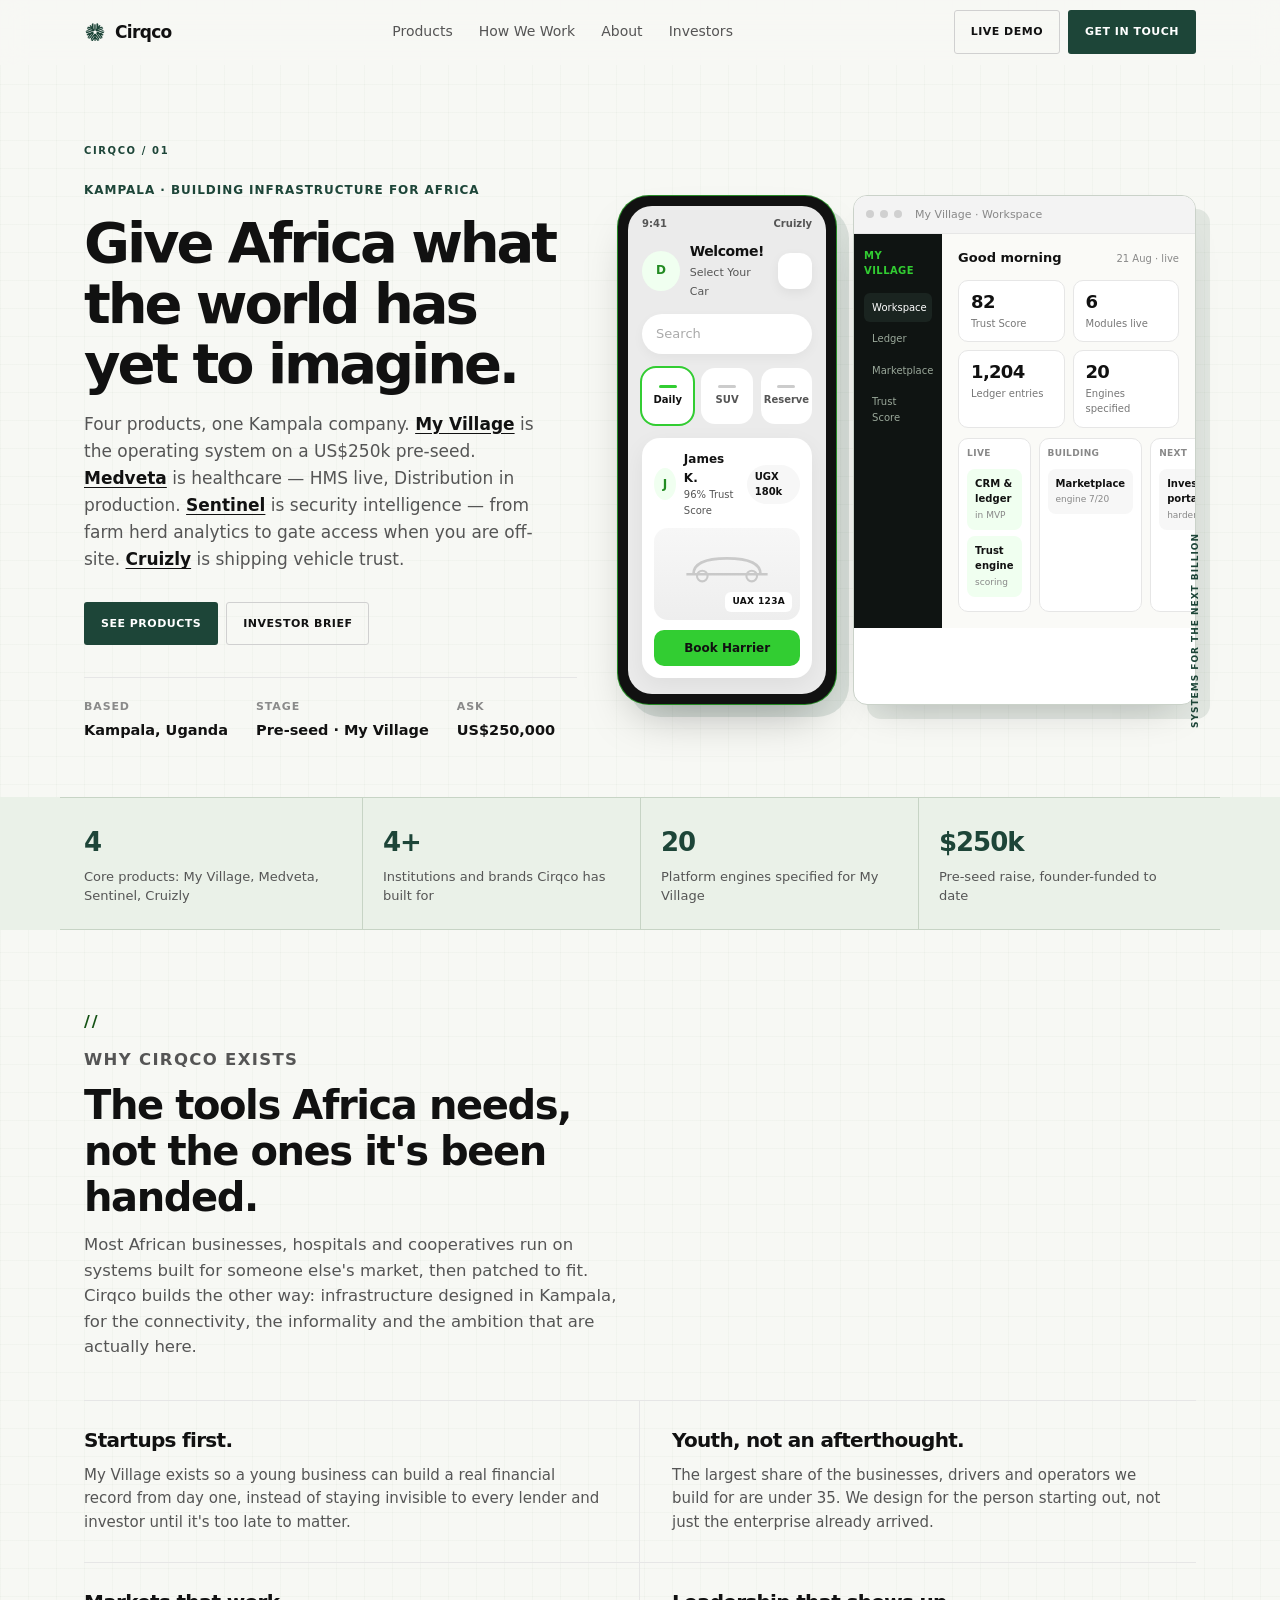
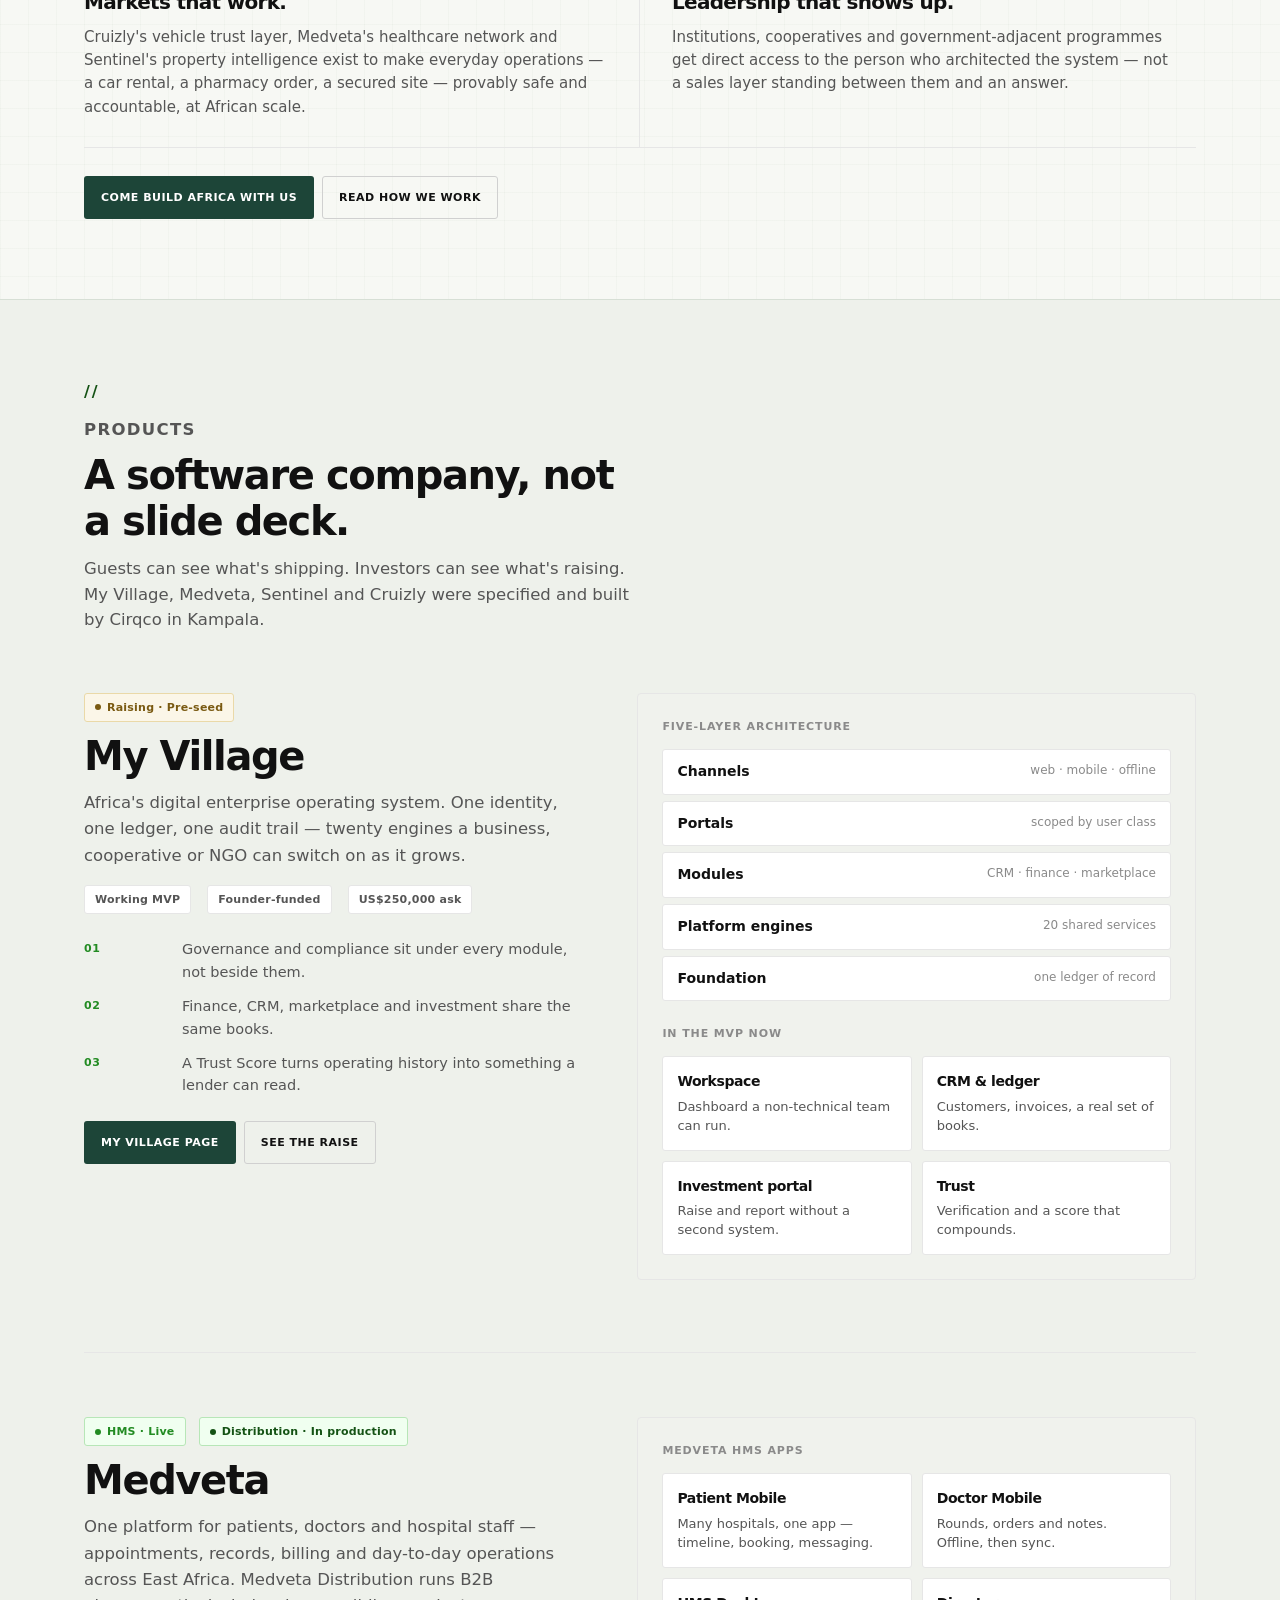
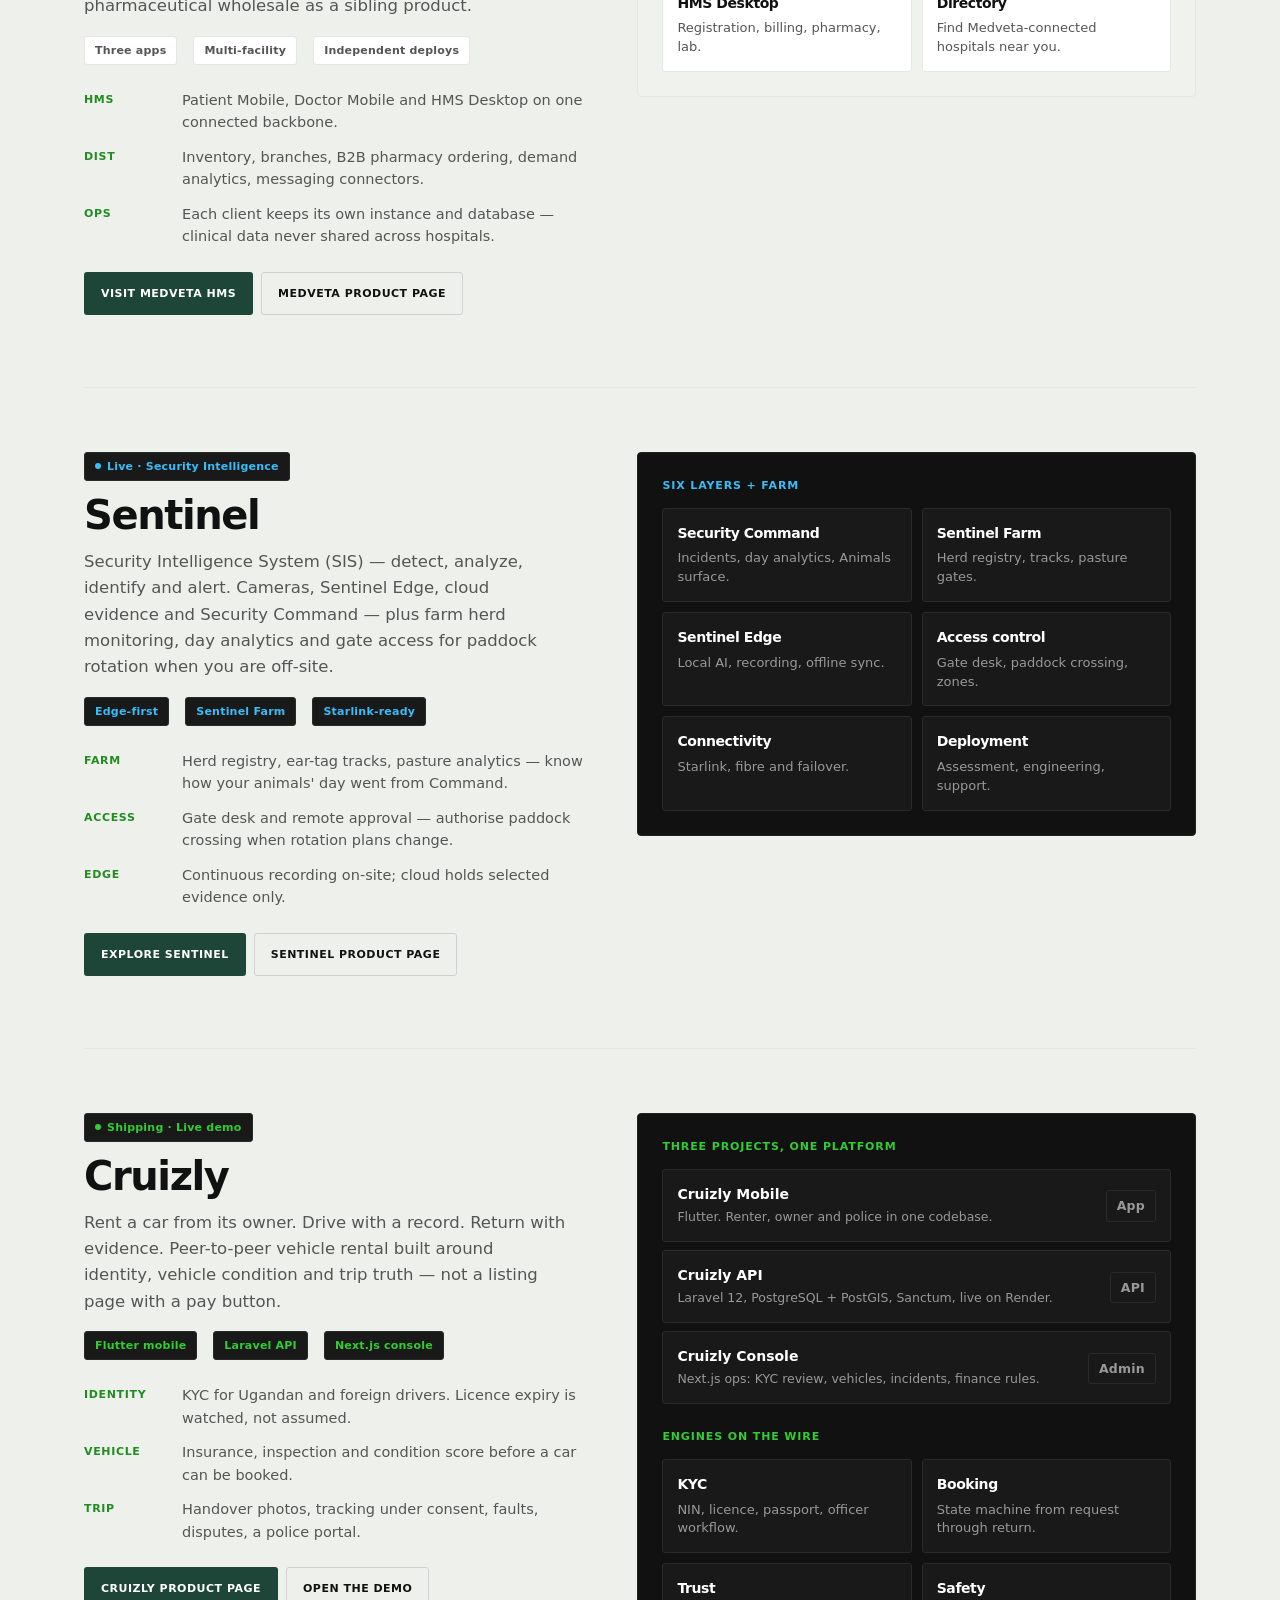
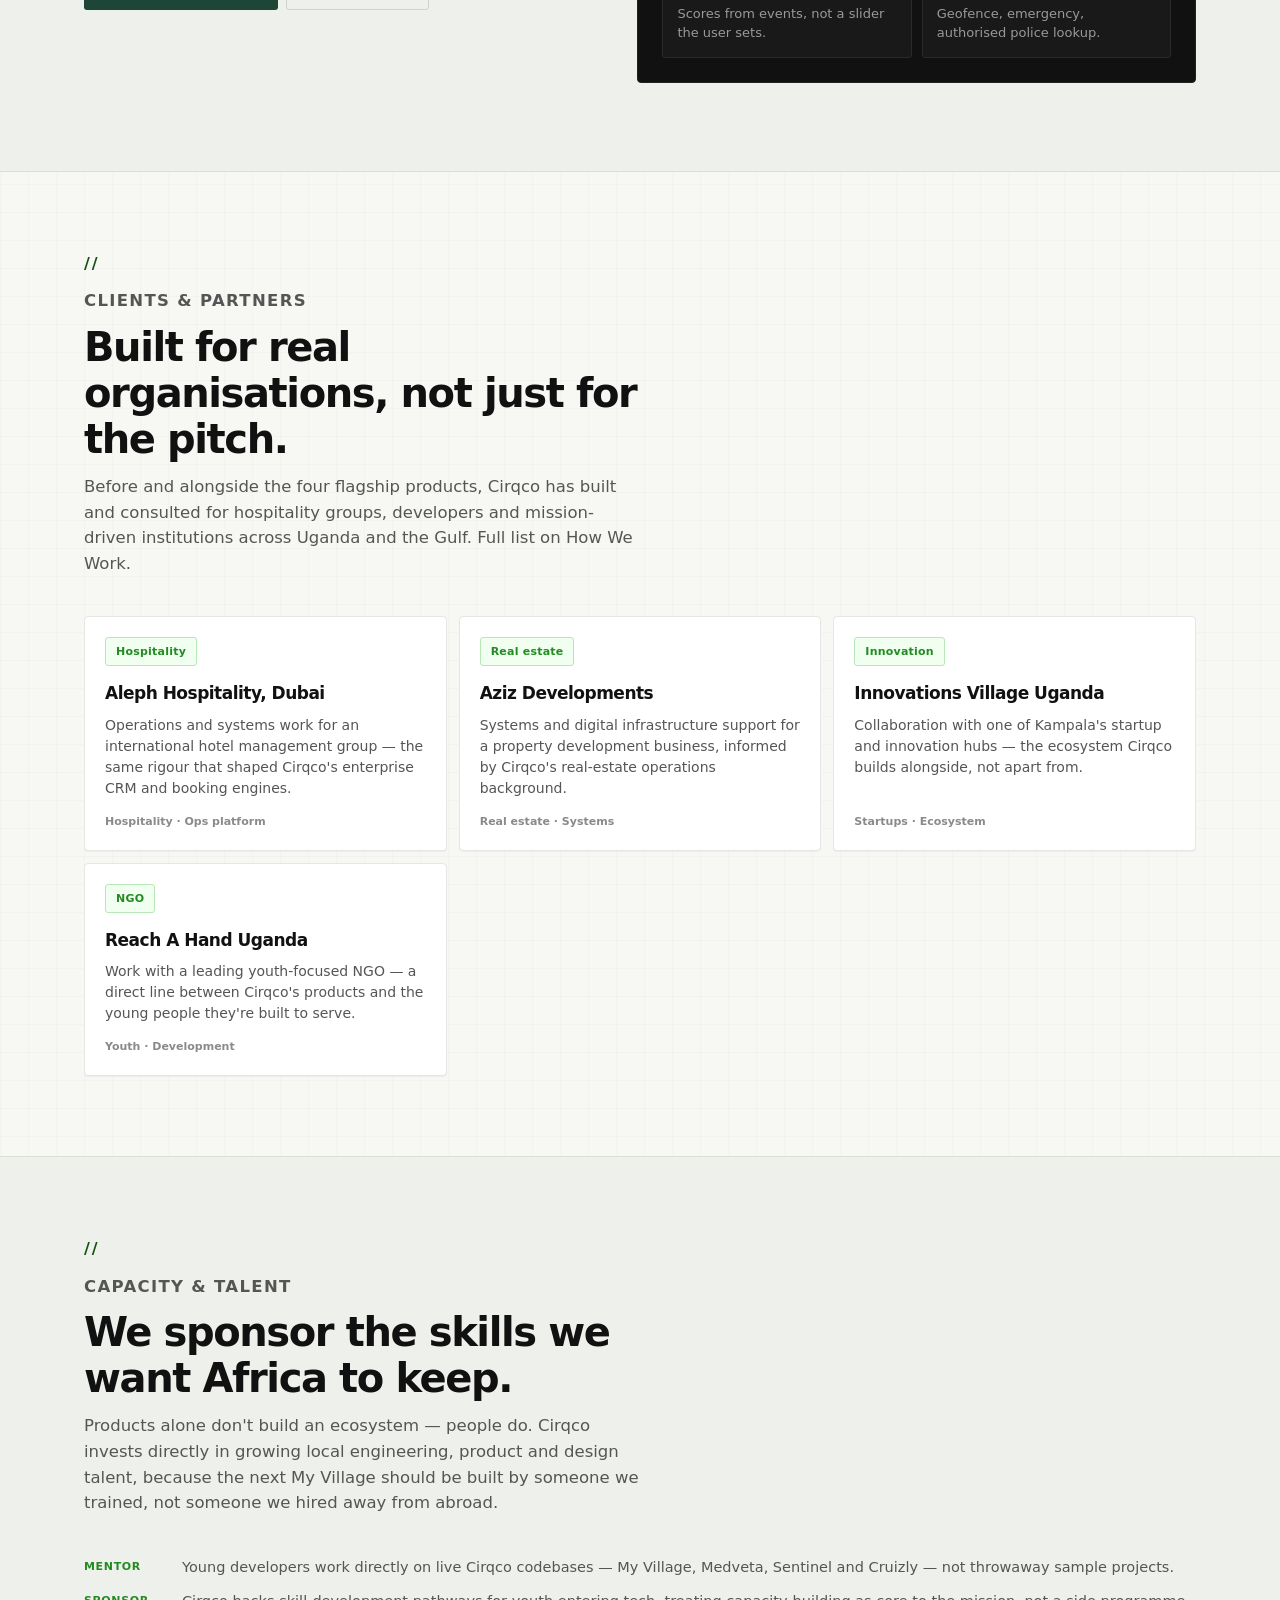
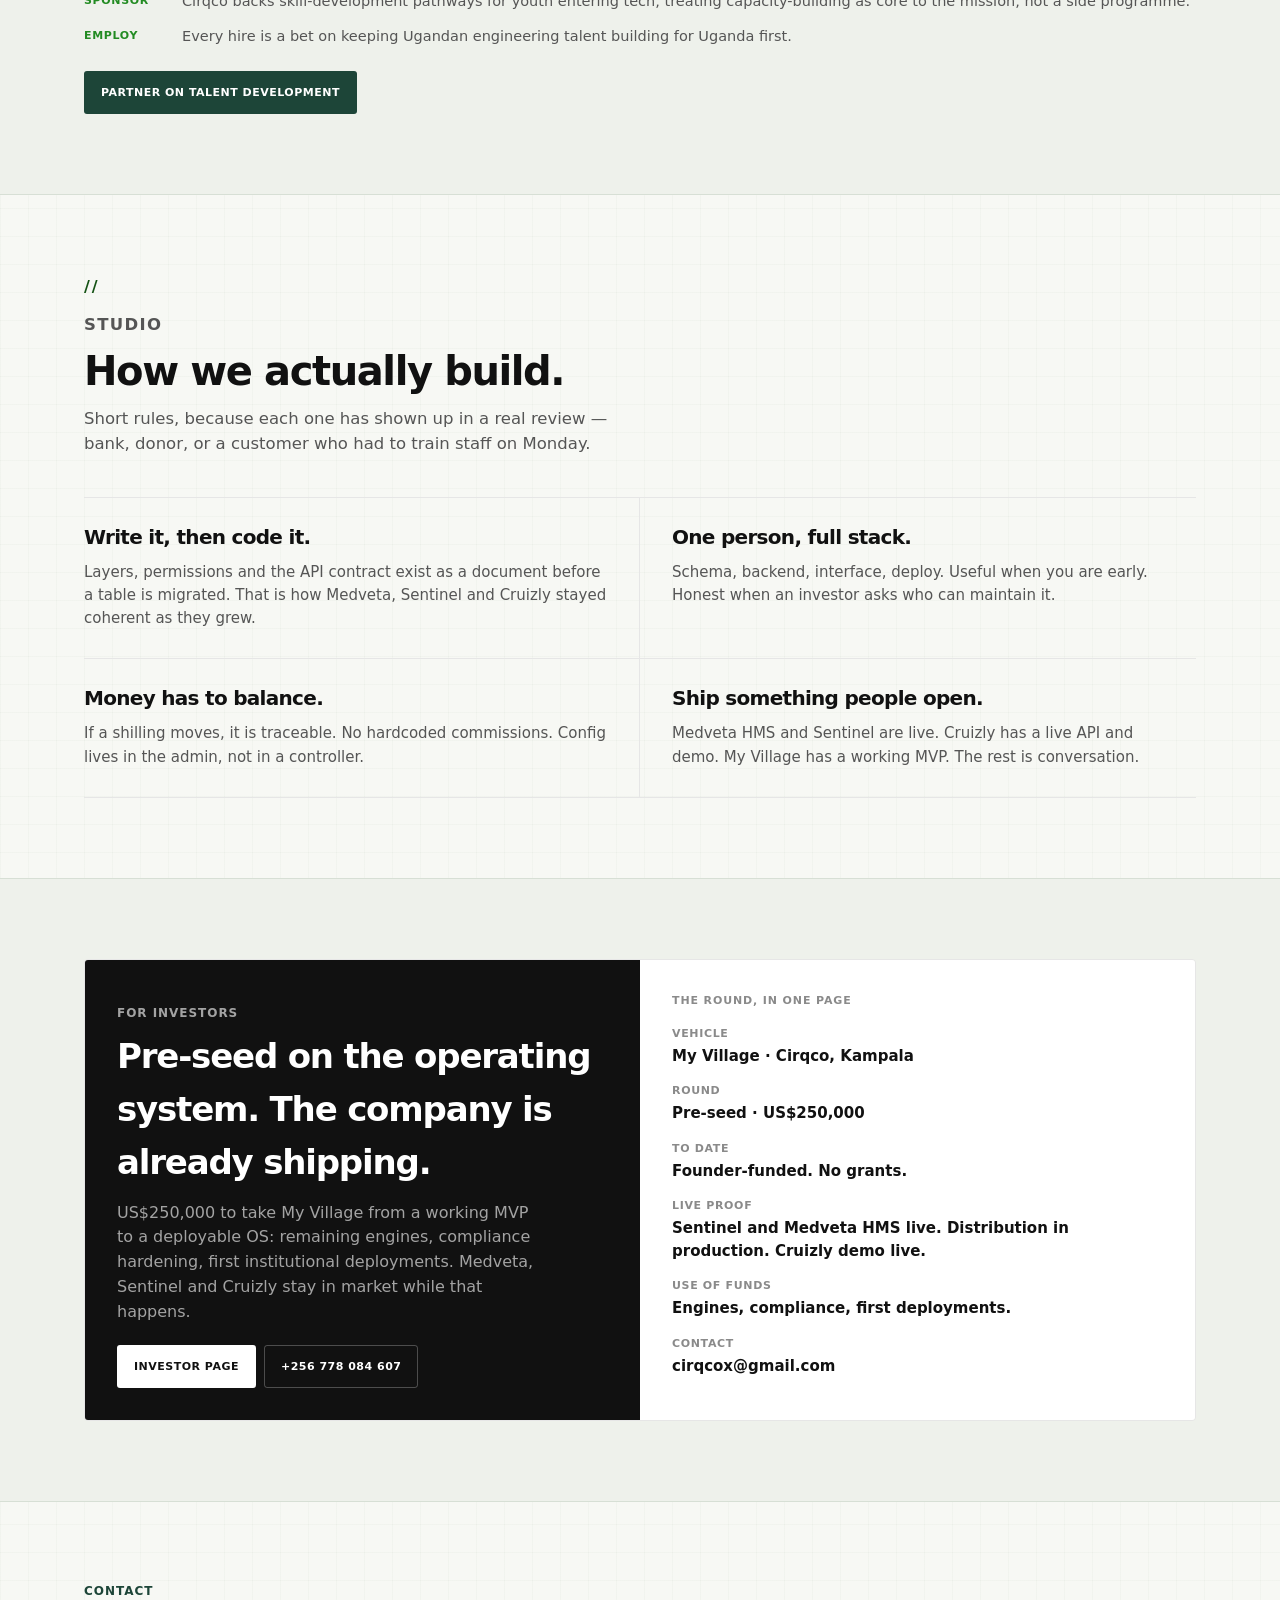
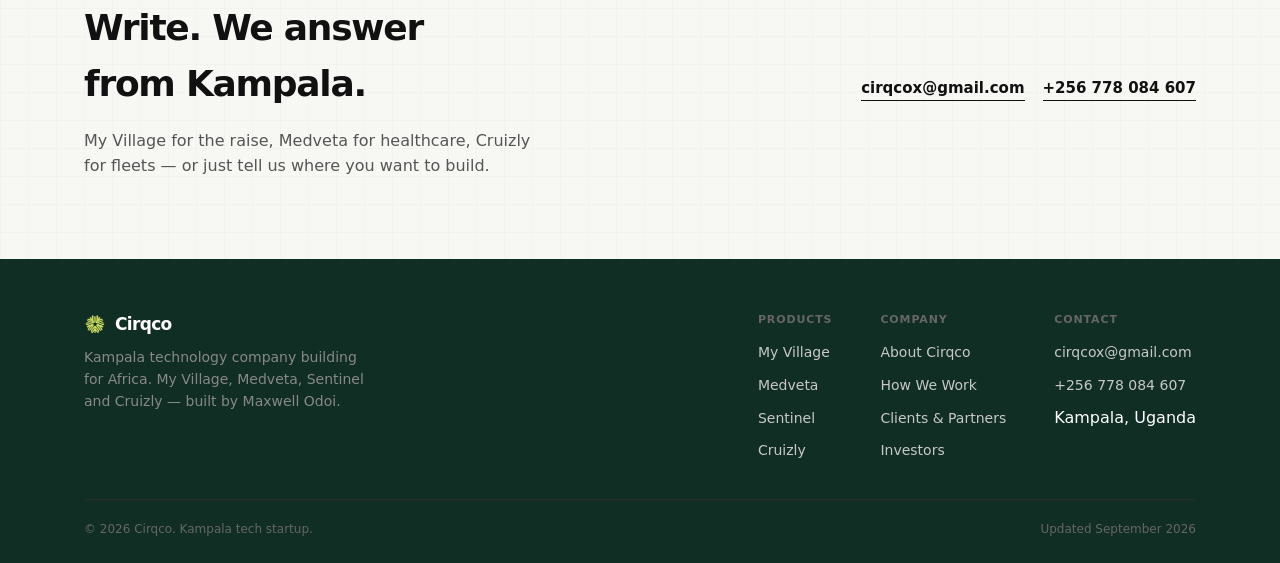
==== index.html @ 2e03cc2e "Convert Cirqco site to static HTML and refresh design" ====
<!DOCTYPE html>
<html lang="en-UG">
<head>
<meta charset="UTF-8" />
<meta name="viewport" content="width=device-width, initial-scale=1.0" />
<title>Cirqco | Kampala tech company — My Village, Medveta, Sentinel &amp; Cruizly</title>
<meta name="description" content="Cirqco is a Kampala software company founded by Maxwell Odoi, building infrastructure for Africa. My Village: enterprise OS, pre-seed. Medveta: HMS live. Sentinel: security intelligence, live. Cruizly: vehicle trust, shipping." />
<meta name="robots" content="index, follow, max-image-preview:large, max-snippet:-1, max-video-preview:-1" />
<meta name="googlebot" content="index, follow, max-image-preview:large, max-snippet:-1, max-video-preview:-1" />
<meta name="bingbot" content="index, follow, max-image-preview:large, max-snippet:-1, max-video-preview:-1" />
<meta name="author" content="Maxwell Odoi" />
<meta name="theme-color" content="#16180F" />
<meta name="geo.region" content="UG-C" />
<meta name="geo.placename" content="Kampala" />
<meta name="language" content="en" />
<link rel="canonical" href="https://cirqco.com/" />
<link rel="alternate" hreflang="en" href="https://cirqco.com/" />
<link rel="alternate" hreflang="en-UG" href="https://cirqco.com/" />
<link rel="alternate" hreflang="x-default" href="https://cirqco.com/" />

<meta property="og:type" content="website" />
<meta property="og:site_name" content="Cirqco" />
<meta property="og:locale" content="en_UG" />
<meta property="og:title" content="Cirqco | Kampala tech company — My Village, Medveta, Sentinel &amp; Cruizly" />
<meta property="og:description" content="Cirqco is a Kampala software company founded by Maxwell Odoi, building infrastructure for Africa. My Village: enterprise OS, pre-seed. Medveta: HMS live. Sentinel: security intelligence, live. Cruizly: vehicle trust, shipping." />
<meta property="og:url" content="https://cirqco.com/" />
<meta property="og:image" content="https://cirqco.com/assets/img/og-cover.jpg" />
<meta property="og:image:alt" content="Cirqco — My Village, Medveta, Sentinel and Cruizly. Kampala technology company building for Africa." />
<meta property="og:image:width" content="1200" />
<meta property="og:image:height" content="630" />
<meta property="og:updated_time" content="2026-09-04T10:30:00+03:00" />
<meta property="article:modified_time" content="2026-09-04T10:30:00+03:00" />
<meta property="article:published_time" content="2026-09-04T10:30:00+03:00" />

<meta name="twitter:card" content="summary_large_image" />
<meta name="twitter:title" content="Cirqco | Kampala tech company — My Village, Medveta, Sentinel &amp; Cruizly" />
<meta name="twitter:description" content="Cirqco is a Kampala software company founded by Maxwell Odoi, building infrastructure for Africa. My Village: enterprise OS, pre-seed. Medveta: HMS live. Sentinel: security intelligence, live. Cruizly: vehicle trust, shipping." />
<meta name="twitter:image" content="https://cirqco.com/assets/img/og-cover.jpg" />
<meta name="twitter:image:alt" content="Cirqco products: My Village, Medveta, Sentinel, Cruizly" />

<link rel="icon" type="image/svg+xml" href="/assets/img/favicon.svg?v=8" />
<link rel="icon" type="image/png" sizes="32x32" href="/assets/img/favicon-32.png?v=8" />
<link rel="apple-touch-icon" sizes="180x180" href="/assets/img/apple-touch-icon.png?v=8" />
<link rel="manifest" href="/site.webmanifest" />
<link rel="sitemap" type="application/xml" href="/sitemap.xml" />

<link rel="stylesheet" href="/assets/css/style.css?v=8" />

<script type="application/ld+json">{"@context":"https://schema.org","@graph":[{"@type":"Organization","@id":"https://cirqco.com/#organization","name":"Cirqco","legalName":"Cirqco","alternateName":["Cirqco Kampala","Cirqco Uganda"],"url":"https://cirqco.com/","logo":{"@type":"ImageObject","url":"https://cirqco.com/assets/img/icon-512.png","width":512,"height":512},"image":"https://cirqco.com/assets/img/og-cover.jpg","description":"Cirqco is a Kampala, Uganda technology company building infrastructure for Africa: My Village, Medveta, Sentinel and Cruizly.","disambiguatingDescription":"A technology company in Kampala building enterprise software, healthcare systems and vehicle-trust infrastructure for African markets. Not a property management firm and not a coming-soon crypto landing page.","slogan":"Give Africa what the world has yet to imagine.","foundingLocation":{"@type":"Place","address":{"@type":"PostalAddress","addressLocality":"Kampala","addressCountry":"UG"}},"address":{"@type":"PostalAddress","addressLocality":"Kampala","addressCountry":"UG"},"areaServed":["UG","KE","TZ","RW","AE"],"knowsAbout":["My Village","Medveta","Sentinel","Cruizly","Enterprise software","Healthcare technology","Physical security","Security intelligence","Vehicle trust platforms","Financial inclusion infrastructure","Youth enterprise development"],"founder":{"@id":"https://cirqco.com/#founder"},"employee":{"@id":"https://cirqco.com/#founder"},"contactPoint":{"@type":"ContactPoint","email":"cirqcox@gmail.com","telephone":"+256-778-084-607","contactType":"sales","areaServed":"UG","availableLanguage":["en"]}},{"@type":"Person","@id":"https://cirqco.com/#founder","name":"Maxwell Odoi","jobTitle":"Founder & CEO","image":"https://cirqco.com/assets/img/maxwell-founder.jpg","url":"https://cirqco.com/about-us","email":"mailto:cirqcox@gmail.com","worksFor":{"@id":"https://cirqco.com/#organization"},"address":{"@type":"PostalAddress","addressLocality":"Kampala","addressCountry":"UG"}},{"@type":"WebSite","@id":"https://cirqco.com/#website","name":"Cirqco","url":"https://cirqco.com/","inLanguage":"en","dateModified":"2026-09-04T10:30:00+03:00","publisher":{"@id":"https://cirqco.com/#organization"},"about":{"@id":"https://cirqco.com/#organization"}},{"@type":"WebPage","@id":"https://cirqco.com/#webpage","url":"https://cirqco.com/","name":"Cirqco | Kampala tech company — My Village, Medveta, Sentinel & Cruizly","description":"Cirqco is a Kampala software company founded by Maxwell Odoi, building infrastructure for Africa. My Village: enterprise OS, pre-seed. Medveta: HMS live. Sentinel: security intelligence, live. Cruizly: vehicle trust, shipping.","dateModified":"2026-09-04T10:30:00+03:00","isPartOf":{"@id":"https://cirqco.com/#website"},"about":{"@id":"https://cirqco.com/#organization"},"inLanguage":"en","primaryImageOfPage":"https://cirqco.com/assets/img/og-cover.jpg"},{"@type":"SoftwareApplication","name":"My Village","applicationCategory":"BusinessApplication","operatingSystem":"Web, Android, iOS","description":"Digital enterprise operating system for African business, finance and trust.","url":"https://cirqco.com/my-village","creator":{"@id":"https://cirqco.com/#organization"}},{"@type":"SoftwareApplication","name":"Medveta","applicationCategory":"HealthApplication","operatingSystem":"Web, Android, iOS, Windows","description":"Healthcare technology platform: Medveta HMS for connected hospital management (Patient Mobile, Doctor Mobile, HMS Desktop) and Medveta Distribution for pharmaceutical wholesale.","url":"https://cirqco.com/medveta","creator":{"@id":"https://cirqco.com/#organization"}},{"@type":"SoftwareApplication","name":"Sentinel","alternateName":"Sentinel SIS","applicationCategory":"SecurityApplication","operatingSystem":"Windows, Android, Web","description":"Security Intelligence System: surveillance, Sentinel Edge, cloud evidence, Security Command, farm herd monitoring, access control and site connectivity.","url":"https://cirqco.com/sentinel","creator":{"@id":"https://cirqco.com/#organization"}},{"@type":"SoftwareApplication","name":"Cruizly","applicationCategory":"TravelApplication","operatingSystem":"Android, iOS, Web","description":"Peer-to-peer vehicle rental with identity, vehicle and trip trust records.","url":"https://cirqco.com/cruizly","creator":{"@id":"https://cirqco.com/#organization"}}]}</script>
</head>
<body>
<a class="skip" href="#main">Skip to content</a>
<svg width="0" height="0" style="position:absolute;overflow:hidden" aria-hidden="true">
  <defs>
    <symbol id="mv-mark" viewBox="0 0 612 612">
      <g transform="translate(0,612) scale(0.1,-0.1)">
        <path d="M3618 4808 l-3 -733 -23 -50 c-27 -59 -71 -125 -83 -125 -5 0 -9 357 -9 799 0 669 -2 800 -14 804 -18 7 -228 -277 -283 -383 -23 -45 -46 -105 -52 -133 -5 -29 -12 -344 -14 -717 -5 -720 -5 -715 49 -823 58 -113 246 -247 347 -247 51 0 1371 430 1439 468 49 29 97 84 281 329 82 109 103 144 94 152 -10 7 -217 -56 -767 -234 -415 -135 -758 -245 -763 -245 -15 0 52 87 99 129 44 39 73 50 463 177 785 256 941 309 941 320 0 13 -206 166 -272 202 -38 21 -53 23 -128 19 -86 -4 -85 -4 -569 -162 -40 -14 -43 -13 -39 3 3 10 75 115 162 235 l156 217 -122 91 c-127 93 -160 109 -187 92 -9 -5 -83 -103 -166 -216 -82 -113 -153 -206 -157 -206 -5 -1 -8 115 -8 257 -1 443 -6 457 -267 645 -51 37 -95 67 -98 67 -2 0 -6 -330 -7 -732z M2420 5472 c-118 -69 -209 -157 -235 -227 -16 -43 -19 -92 -24 -365 l-6 -314 -37 43 c-20 23 -85 111 -144 194 -59 84 -117 162 -128 175 -27 31 -66 28 -112 -9 -22 -18 -69 -52 -106 -76 -69 -44 -88 -67 -88 -101 0 -10 70 -115 155 -232 85 -117 153 -215 151 -217 -2 -2 -113 32 -247 76 -134 44 -273 85 -308 91 -127 23 -198 -3 -380 -137 -100 -74 -103 -77 -80 -89 13 -6 316 -107 673 -223 357 -116 668 -222 691 -236 47 -27 96 -79 121 -126 15 -30 15 -31 -8 -24 -13 4 -355 115 -761 247 -405 131 -742 236 -747 233 -18 -11 -10 -27 57 -114 207 -267 289 -364 322 -380 33 -16 1156 -386 1296 -427 94 -27 179 -24 245 8 82 41 241 163 268 206 l24 37 -6 435 c-3 248 -1 547 5 696 16 402 7 427 -276 782 l-80 101 -5 -806 -5 -807 -28 33 c-30 37 -50 72 -75 135 -15 36 -17 123 -22 758 l-5 716 -95 -56z M1025 3514 c-106 -18 -475 -144 -475 -163 0 -3 339 -116 753 -250 413 -135 756 -248 760 -251 15 -13 -118 -45 -183 -44 -56 0 -123 19 -465 131 -559 184 -938 304 -942 299 -2 -2 19 -76 47 -165 55 -172 84 -224 147 -265 21 -14 157 -64 303 -111 146 -48 269 -90 273 -95 11 -10 -117 -62 -307 -126 -87 -29 -164 -58 -172 -65 -8 -6 -14 -20 -14 -31 0 -27 77 -268 91 -285 21 -25 80 -13 292 56 288 94 261 89 244 54 -8 -15 -56 -84 -107 -153 -220 -297 -256 -367 -247 -478 5 -60 85 -342 98 -342 3 0 190 253 415 563 225 309 424 577 444 596 35 34 131 83 183 95 l29 7 -23 -33 c-13 -18 -225 -312 -471 -652 -247 -340 -447 -621 -445 -623 7 -6 220 44 304 72 116 39 213 88 268 137 53 46 148 172 584 771 320 441 321 442 321 481 0 31 -81 298 -110 363 -11 23 -30 49 -44 58 -13 9 -183 65 -377 125 -385 118 -591 187 -748 249 -56 22 -125 47 -154 56 -53 16 -218 27 -272 19z M4942 3509 c-56 -11 -188 -52 -727 -225 -247 -80 -472 -152 -500 -161 -124 -39 -195 -97 -215 -175 -6 -24 -27 -91 -46 -150 -41 -127 -43 -182 -11 -229 33 -49 685 -944 783 -1075 45 -60 101 -123 123 -139 58 -40 526 -198 539 -182 6 8 -136 212 -459 657 -257 355 -468 649 -468 653 -2 23 143 -41 193 -84 25 -23 188 -237 372 -492 366 -506 481 -661 494 -665 4 -2 30 61 56 140 53 156 62 243 35 321 -7 21 -52 91 -100 155 -140 188 -251 349 -251 362 0 7 6 10 14 7 49 -19 398 -126 429 -132 80 -15 107 12 157 161 36 107 38 139 8 158 -13 7 -128 48 -256 91 -192 63 -232 80 -220 90 7 7 119 48 248 90 129 42 257 88 283 103 101 55 181 159 212 277 16 62 20 165 7 165 -10 0 -380 -119 -892 -288 -383 -126 -421 -136 -490 -136 -76 -1 -190 29 -173 44 4 4 343 117 753 250 410 133 749 246 753 250 9 8 -150 80 -257 117 -136 46 -291 63 -394 42z M2939 2551 c-38 -4 -80 -16 -98 -27 -45 -29 -831 -1106 -886 -1213 -36 -72 -46 -172 -43 -411 3 -173 5 -205 18 -205 8 0 226 291 485 647 l470 646 3 -60 c6 -119 -17 -167 -215 -439 -97 -134 -284 -392 -416 -574 l-238 -330 178 -3 c198 -3 236 5 300 61 19 16 103 125 188 241 84 116 165 222 179 235 l26 24 0 -260 c0 -234 2 -263 18 -281 15 -19 29 -21 147 -22 165 -2 161 -3 179 16 14 13 16 51 17 252 0 130 4 246 8 256 6 16 21 2 92 -85 47 -57 119 -149 161 -204 93 -123 142 -168 227 -208 55 -26 81 -32 160 -35 89 -4 195 10 205 27 3 4 -172 253 -389 552 -217 299 -406 567 -420 594 -28 58 -45 148 -36 201 6 35 13 27 480 -615 261 -358 476 -649 478 -647 2 2 4 130 4 284 0 258 -1 285 -20 326 -18 43 -301 441 -683 961 -220 300 -209 292 -393 299 -66 2 -150 1 -186 -3z"/>
      </g>
    </symbol>
  </defs>
</svg>
<header class="site-nav">
  <div class="wrap">
    <a href="/" class="logo">
      <svg class="mark" viewBox="0 0 612 612" aria-hidden="true"><use href="#mv-mark" fill="#1D4538"/></svg>
      Cirqco
    </a>
    <nav class="nav-links" aria-label="Primary">
      <a class="" href="/#products">Products</a>
      <a class="" href="/work">How We Work</a>
      <a class="" href="/about-us">About</a>
      <a class="" href="/investors">Investors</a>
    </nav>
    <div class="nav-cta">
      <a href="https://cruizly-api.onrender.com/mobile/" class="btn btn-line" target="_blank" rel="noopener">Live demo</a>
      <a href="/#contact" class="btn btn-ink">Get in touch</a>
      <button class="nav-toggle" type="button" aria-label="Open menu">
        <svg width="18" height="18" viewBox="0 0 18 18" fill="none" aria-hidden="true"><path d="M2 4.5H16M2 9H16M2 13.5H16" stroke="#16180F" stroke-width="1.6" stroke-linecap="round"/></svg>
      </button>
    </div>
  </div>
</header>

<div class="mobile-menu">
  <div class="mobile-menu-top">
    <a href="/" class="logo">Cirqco</a>
    <button class="mobile-close" type="button" aria-label="Close menu">
      <svg width="16" height="16" viewBox="0 0 16 16" fill="none" aria-hidden="true"><path d="M2 2L14 14M14 2L2 14" stroke="#16180F" stroke-width="1.6" stroke-linecap="round"/></svg>
    </button>
  </div>
  <nav>
    <a href="/#products">Products</a>
    <a href="/my-village">My Village</a>
    <a href="/medveta">Medveta</a>
    <a href="/sentinel">Sentinel</a>
    <a href="/cruizly">Cruizly</a>
    <a href="/work">How We Work</a>
    <a href="/work#clients">Clients &amp; Partners</a>
    <a href="/about-us">About</a>
    <a href="/investors">Investors</a>
    <a href="/#contact">Contact</a>
  </nav>
  <a href="mailto:cirqcox@gmail.com" class="btn btn-ink">Email Maxwell</a>
</div>
<main id="main">

  <section class="hero" id="top">
    <div class="wrap hero-grid">
      <div>
        <p class="kicker">Kampala · building infrastructure for Africa</p>
        <h1>Give Africa what the world has yet to imagine.</h1>
        <p class="lede">Four products, one Kampala company. <a href="/my-village">My Village</a> is the operating system on a US$250k pre-seed. <a href="/medveta">Medveta</a> is healthcare — HMS live, Distribution in production. <a href="/sentinel">Sentinel</a> is security intelligence — from farm herd analytics to gate access when you are off-site. <a href="/cruizly">Cruizly</a> is shipping vehicle trust.</p>
        <div class="hero-ctas">
          <a href="#products" class="btn btn-ink">See products</a>
          <a href="/investors" class="btn btn-line">Investor brief</a>
        </div>
        <dl class="hero-meta">
          <div><dt>Based</dt><dd>Kampala, Uganda</dd></div>
          <div><dt>Stage</dt><dd>Pre-seed · My Village</dd></div>
          <div><dt>Ask</dt><dd>US$250,000</dd></div>
        </dl>
      </div>

      <div class="hero-visual" aria-hidden="true">
        <div class="art-phone">
          <div class="screen">
            <div class="ph-status"><span>9:41</span><span>Cruizly</span></div>
            <div class="ph-pad">
              <div class="ph-hello">
                <div class="ph-av">D</div>
                <div>
                  <strong>Welcome!</strong>
                  <span>Select Your Car</span>
                </div>
                <div class="ph-bell"></div>
              </div>
              <div class="ph-search">Search</div>
              <div class="ph-cats">
                <div class="ph-cat on"><i></i>Daily</div>
                <div class="ph-cat"><i></i>SUV</div>
                <div class="ph-cat"><i></i>Reserve</div>
              </div>
              <div class="ph-card">
                <div class="ph-own">
                  <div class="ph-av sm">J</div>
                  <div>
                    <b>James K.</b>
                    <span>96% Trust Score</span>
                  </div>
                  <div class="ph-price">UGX 180k</div>
                </div>
                <div class="ph-car">
                  <svg viewBox="0 0 120 48" fill="none" aria-hidden="true"><path d="M14 32h92M22 32c0-10 10-18 38-18s38 8 38 18" stroke="#111" stroke-width="3"/><circle cx="32" cy="34" r="6" stroke="#111" stroke-width="2.4"/><circle cx="88" cy="34" r="6" stroke="#111" stroke-width="2.4"/></svg>
                  <span class="ph-plate">UAX 123A</span>
                </div>
                <div class="ph-book">Book Harrier</div>
              </div>
            </div>
          </div>
        </div>
        <div class="art-desk">
          <div class="bar"><i></i><i></i><i></i>&nbsp; My Village · Workspace</div>
          <div class="nexa-app">
            <div class="nexa-side">
              <div class="brand">MY VILLAGE</div>
              <span class="on">Workspace</span>
              <span>Ledger</span>
              <span>Marketplace</span>
              <span>Trust Score</span>
            </div>
            <div class="nexa-main">
              <div class="nexa-top">
                <strong>Good morning</strong>
                <span>21 Aug · live</span>
              </div>
              <div class="nexa-kpis">
                <div class="nexa-kpi"><b>82</b><span>Trust Score</span></div>
                <div class="nexa-kpi"><b>6</b><span>Modules live</span></div>
                <div class="nexa-kpi"><b>1,204</b><span>Ledger entries</span></div>
                <div class="nexa-kpi"><b>20</b><span>Engines specified</span></div>
              </div>
              <div class="nexa-pipe">
                <div class="nexa-col">
                  <span>Live</span>
                  <div class="nexa-deal won"><b>CRM &amp; ledger</b><em>in MVP</em></div>
                  <div class="nexa-deal won"><b>Trust engine</b><em>scoring</em></div>
                </div>
                <div class="nexa-col">
                  <span>Building</span>
                  <div class="nexa-deal"><b>Marketplace</b><em>engine 7/20</em></div>
                </div>
                <div class="nexa-col">
                  <span>Next</span>
                  <div class="nexa-deal"><b>Investment portal</b><em>hardening</em></div>
                </div>
              </div>
            </div>
          </div>
        </div>
      </div>
    </div>
  </section>

  <section class="proof" aria-label="Company snapshot">
    <div class="wrap">
      <div class="proof-item"><b>4</b><span>Core products: My Village, Medveta, Sentinel, Cruizly</span></div>
      <div class="proof-item"><b>4+</b><span>Institutions and brands Cirqco has built for</span></div>
      <div class="proof-item"><b>20</b><span>Platform engines specified for My Village</span></div>
      <div class="proof-item"><b>$250k</b><span>Pre-seed raise, founder-funded to date</span></div>
    </div>
  </section>

  <section class="section" id="mission">
    <div class="wrap">
      <div class="section-head reveal">
        <p class="kicker">Why Cirqco exists</p>
        <h2>The tools Africa needs, not the ones it's been handed.</h2>
        <p>Most African businesses, hospitals and cooperatives run on systems built for someone else's market, then patched to fit. Cirqco builds the other way: infrastructure designed in Kampala, for the connectivity, the informality and the ambition that are actually here.</p>
      </div>
      <div class="studio-grid reveal">
        <div class="studio-item">
          <h3>Startups first.</h3>
          <p>My Village exists so a young business can build a real financial record from day one, instead of staying invisible to every lender and investor until it's too late to matter.</p>
        </div>
        <div class="studio-item">
          <h3>Youth, not an afterthought.</h3>
          <p>The largest share of the businesses, drivers and operators we build for are under 35. We design for the person starting out, not just the enterprise already arrived.</p>
        </div>
        <div class="studio-item">
          <h3>Markets that work.</h3>
          <p>Cruizly's vehicle trust layer, Medveta's healthcare network and Sentinel's property intelligence exist to make everyday operations — a car rental, a pharmacy order, a secured site — provably safe and accountable, at African scale.</p>
        </div>
        <div class="studio-item">
          <h3>Leadership that shows up.</h3>
          <p>Institutions, cooperatives and government-adjacent programmes get direct access to the person who architected the system — not a sales layer standing between them and an answer.</p>
        </div>
      </div>
      <div class="hero-ctas" style="margin-top:28px;">
        <a class="btn btn-ink" href="mailto:cirqcox@gmail.com?subject=Partnership%20inquiry">Come build Africa with us</a>
        <a class="btn btn-line" href="/work">Read how we work</a>
      </div>
    </div>
  </section>

  <section class="section band" id="products">
    <div class="wrap">
      <div class="section-head reveal">
        <p class="kicker">Products</p>
        <h2>A software company, not a slide deck.</h2>
        <p>Guests can see what's shipping. Investors can see what's raising. My Village, Medveta, Sentinel and Cruizly were specified and built by Cirqco in Kampala.</p>
      </div>

      <article class="prod reveal" id="my-village">
        <div class="prod-copy">
          <span class="chip chip-raise"><i></i>Raising · Pre-seed</span>
          <h2 class="product-title"><a href="/my-village">My Village</a></h2>
          <p class="product-sub">Africa's digital enterprise operating system. One identity, one ledger, one audit trail — twenty engines a business, cooperative or NGO can switch on as it grows.</p>
          <div class="prod-tags">
            <span class="chip">Working MVP</span>
            <span class="chip">Founder-funded</span>
            <span class="chip">US$250,000 ask</span>
          </div>
          <ul class="facts">
            <li><span class="n">01</span>Governance and compliance sit under every module, not beside them.</li>
            <li><span class="n">02</span>Finance, CRM, marketplace and investment share the same books.</li>
            <li><span class="n">03</span>A Trust Score turns operating history into something a lender can read.</li>
          </ul>
          <div class="prod-actions">
            <a class="btn btn-ink" href="/my-village">My Village page</a>
            <a class="btn btn-line" href="/investors">See the raise</a>
          </div>
        </div>
        <div class="prod-panel">
          <h3>Five-layer architecture</h3>
          <ul class="layers">
            <li><strong>Channels</strong><em>web · mobile · offline</em></li>
            <li><strong>Portals</strong><em>scoped by user class</em></li>
            <li><strong>Modules</strong><em>CRM · finance · marketplace</em></li>
            <li><strong>Platform engines</strong><em>20 shared services</em></li>
            <li><strong>Foundation</strong><em>one ledger of record</em></li>
          </ul>
          <h3 class="spaced">In the MVP now</h3>
          <div class="mod-grid">
            <div class="mod"><b>Workspace</b><span>Dashboard a non-technical team can run.</span></div>
            <div class="mod"><b>CRM &amp; ledger</b><span>Customers, invoices, a real set of books.</span></div>
            <div class="mod"><b>Investment portal</b><span>Raise and report without a second system.</span></div>
            <div class="mod"><b>Trust</b><span>Verification and a score that compounds.</span></div>
          </div>
        </div>
      </article>

      <article class="prod reveal" id="medveta">
        <div class="prod-copy">
          <span class="chip chip-live"><i></i>HMS · Live</span>
          <span class="chip chip-ship"><i></i>Distribution · In production</span>
          <h2 class="product-title"><a href="/medveta">Medveta</a></h2>
          <p class="product-sub">One platform for patients, doctors and hospital staff — appointments, records, billing and day-to-day operations across East Africa. Medveta Distribution runs B2B pharmaceutical wholesale as a sibling product.</p>
          <div class="prod-tags">
            <span class="chip">Three apps</span>
            <span class="chip">Multi-facility</span>
            <span class="chip">Independent deploys</span>
          </div>
          <ul class="facts">
            <li><span class="n">HMS</span>Patient Mobile, Doctor Mobile and HMS Desktop on one connected backbone.</li>
            <li><span class="n">Dist</span>Inventory, branches, B2B pharmacy ordering, demand analytics, messaging connectors.</li>
            <li><span class="n">Ops</span>Each client keeps its own instance and database — clinical data never shared across hospitals.</li>
          </ul>
          <div class="prod-actions">
            <a class="btn btn-ink" href="https://medveta-hms.fastapicloud.dev/" target="_blank" rel="noopener">Visit Medveta HMS</a>
            <a class="btn btn-line" href="/medveta">Medveta product page</a>
          </div>
        </div>
        <div class="prod-panel">
          <h3>Medveta HMS apps</h3>
          <div class="mod-grid">
            <div class="mod"><b>Patient Mobile</b><span>Many hospitals, one app — timeline, booking, messaging.</span></div>
            <div class="mod"><b>Doctor Mobile</b><span>Rounds, orders and notes. Offline, then sync.</span></div>
            <div class="mod"><b>HMS Desktop</b><span>Registration, billing, pharmacy, lab.</span></div>
            <div class="mod"><b>Directory</b><span>Find Medveta-connected hospitals near you.</span></div>
          </div>
        </div>
      </article>

      <article class="prod prod-sentinel reveal" id="sentinel">
        <div class="prod-copy">
          <span class="chip chip-live"><i></i>Live · Security Intelligence</span>
          <h2 class="product-title"><a href="/sentinel">Sentinel</a></h2>
          <p class="product-sub">Security Intelligence System (SIS) — detect, analyze, identify and alert. Cameras, Sentinel Edge, cloud evidence and Security Command — plus farm herd monitoring, day analytics and gate access for paddock rotation when you are off-site.</p>
          <div class="prod-tags">
            <span class="chip">Edge-first</span>
            <span class="chip">Sentinel Farm</span>
            <span class="chip">Starlink-ready</span>
          </div>
          <ul class="facts">
            <li><span class="n">Farm</span>Herd registry, ear-tag tracks, pasture analytics — know how your animals' day went from Command.</li>
            <li><span class="n">Access</span>Gate desk and remote approval — authorise paddock crossing when rotation plans change.</li>
            <li><span class="n">Edge</span>Continuous recording on-site; cloud holds selected evidence only.</li>
          </ul>
          <div class="prod-actions">
            <a class="btn btn-ink" href="https://sentinel-0ead9947.fastapicloud.dev/" target="_blank" rel="noopener">Explore Sentinel</a>
            <a class="btn btn-line" href="/sentinel">Sentinel product page</a>
          </div>
        </div>
        <div class="prod-panel">
          <h3>Six layers + Farm</h3>
          <div class="mod-grid">
            <div class="mod"><b>Security Command</b><span>Incidents, day analytics, Animals surface.</span></div>
            <div class="mod"><b>Sentinel Farm</b><span>Herd registry, tracks, pasture gates.</span></div>
            <div class="mod"><b>Sentinel Edge</b><span>Local AI, recording, offline sync.</span></div>
            <div class="mod"><b>Access control</b><span>Gate desk, paddock crossing, zones.</span></div>
            <div class="mod"><b>Connectivity</b><span>Starlink, fibre and failover.</span></div>
            <div class="mod"><b>Deployment</b><span>Assessment, engineering, support.</span></div>
          </div>
        </div>
      </article>

      <article class="prod prod-cruiz reveal" id="cruizly">
        <div class="prod-copy">
          <span class="chip chip-ship"><i></i>Shipping · Live demo</span>
          <h2 class="product-title"><a href="/cruizly">Cruizly</a></h2>
          <p class="product-sub">Rent a car from its owner. Drive with a record. Return with evidence. Peer-to-peer vehicle rental built around identity, vehicle condition and trip truth — not a listing page with a pay button.</p>
          <div class="prod-tags">
            <span class="chip">Flutter mobile</span>
            <span class="chip">Laravel API</span>
            <span class="chip">Next.js console</span>
          </div>
          <ul class="facts">
            <li><span class="n">Identity</span>KYC for Ugandan and foreign drivers. Licence expiry is watched, not assumed.</li>
            <li><span class="n">Vehicle</span>Insurance, inspection and condition score before a car can be booked.</li>
            <li><span class="n">Trip</span>Handover photos, tracking under consent, faults, disputes, a police portal.</li>
          </ul>
          <div class="prod-actions">
            <a class="btn btn-ink" href="/cruizly">Cruizly product page</a>
            <a class="btn btn-line" href="https://cruizly-api.onrender.com/mobile/" target="_blank" rel="noopener">Open the demo</a>
          </div>
        </div>
        <div class="prod-panel">
          <h3>Three projects, one platform</h3>
          <div class="stack-mini">
            <div class="surf">
              <div>
                <strong>Cruizly Mobile</strong>
                <span>Flutter. Renter, owner and police in one codebase.</span>
              </div>
              <span class="chip chip-ship">App</span>
            </div>
            <a href="https://cruizly-api.onrender.com/" target="_blank" rel="noopener">
              <div>
                <strong>Cruizly API</strong>
                <span>Laravel 12, PostgreSQL + PostGIS, Sanctum, live on Render.</span>
              </div>
              <span class="chip chip-live">API</span>
            </a>
            <div class="surf">
              <div>
                <strong>Cruizly Console</strong>
                <span>Next.js ops: KYC review, vehicles, incidents, finance rules.</span>
              </div>
              <span class="chip chip-ship">Admin</span>
            </div>
          </div>
          <h3 class="spaced">Engines on the wire</h3>
          <div class="mod-grid">
            <div class="mod"><b>KYC</b><span>NIN, licence, passport, officer workflow.</span></div>
            <div class="mod"><b>Booking</b><span>State machine from request through return.</span></div>
            <div class="mod"><b>Trust</b><span>Scores from events, not a slider the user sets.</span></div>
            <div class="mod"><b>Safety</b><span>Geofence, emergency, authorised police lookup.</span></div>
          </div>
        </div>
      </article>
    </div>
  </section>

  <section class="section" id="clients">
    <div class="wrap">
      <div class="section-head reveal">
        <p class="kicker">Clients &amp; partners</p>
        <h2>Built for real organisations, not just for the pitch.</h2>
        <p>Before and alongside the four flagship products, Cirqco has built and consulted for hospitality groups, developers and mission-driven institutions across Uganda and the Gulf. <a href="/work#clients">Full list on How We Work</a>.</p>
      </div>
      <div class="work-grid reveal">
        <article class="work-card">
          <header><span class="chip chip-live">Hospitality</span></header>
          <h3>Aleph Hospitality, Dubai</h3>
          <p>Operations and systems work for an international hotel management group — the same rigour that shaped Cirqco's enterprise CRM and booking engines.</p>
          <div class="tech">Hospitality · Ops platform</div>
        </article>
        <article class="work-card">
          <header><span class="chip chip-live">Real estate</span></header>
          <h3>Aziz Developments</h3>
          <p>Systems and digital infrastructure support for a property development business, informed by Cirqco's real-estate operations background.</p>
          <div class="tech">Real estate · Systems</div>
        </article>
        <article class="work-card">
          <header><span class="chip chip-live">Innovation</span></header>
          <h3>Innovations Village Uganda</h3>
          <p>Collaboration with one of Kampala's startup and innovation hubs — the ecosystem Cirqco builds alongside, not apart from.</p>
          <div class="tech">Startups · Ecosystem</div>
        </article>
        <article class="work-card">
          <header><span class="chip chip-live">NGO</span></header>
          <h3>Reach A Hand Uganda</h3>
          <p>Work with a leading youth-focused NGO — a direct line between Cirqco's products and the young people they're built to serve.</p>
          <div class="tech">Youth · Development</div>
        </article>
      </div>
    </div>
  </section>

  <section class="section band" id="skills">
    <div class="wrap">
      <div class="section-head reveal">
        <p class="kicker">Capacity &amp; talent</p>
        <h2>We sponsor the skills we want Africa to keep.</h2>
        <p>Products alone don't build an ecosystem — people do. Cirqco invests directly in growing local engineering, product and design talent, because the next My Village should be built by someone we trained, not someone we hired away from abroad.</p>
      </div>
      <ul class="facts">
        <li><span class="n">Mentor</span>Young developers work directly on live Cirqco codebases — My Village, Medveta, Sentinel and Cruizly — not throwaway sample projects.</li>
        <li><span class="n">Sponsor</span>Cirqco backs skill-development pathways for youth entering tech, treating capacity-building as core to the mission, not a side programme.</li>
        <li><span class="n">Employ</span>Every hire is a bet on keeping Ugandan engineering talent building for Uganda first.</li>
      </ul>
      <div class="hero-ctas" style="margin-top:24px;">
        <a class="btn btn-ink" href="mailto:cirqcox@gmail.com?subject=Skills%20%26%20talent%20partnership">Partner on talent development</a>
      </div>
    </div>
  </section>

  <section class="section" id="studio">
    <div class="wrap">
      <div class="section-head reveal">
        <p class="kicker">Studio</p>
        <h2>How we actually build.</h2>
        <p>Short rules, because each one has shown up in a real review — bank, donor, or a customer who had to train staff on Monday.</p>
      </div>
      <div class="studio-grid reveal">
        <div class="studio-item">
          <h3>Write it, then code it.</h3>
          <p>Layers, permissions and the API contract exist as a document before a table is migrated. That is how Medveta, Sentinel and Cruizly stayed coherent as they grew.</p>
        </div>
        <div class="studio-item">
          <h3>One person, full stack.</h3>
          <p>Schema, backend, interface, deploy. Useful when you are early. Honest when an investor asks who can maintain it.</p>
        </div>
        <div class="studio-item">
          <h3>Money has to balance.</h3>
          <p>If a shilling moves, it is traceable. No hardcoded commissions. Config lives in the admin, not in a controller.</p>
        </div>
        <div class="studio-item">
          <h3>Ship something people open.</h3>
          <p>Medveta HMS and Sentinel are live. Cruizly has a live API and demo. My Village has a working MVP. The rest is conversation.</p>
        </div>
      </div>
    </div>
  </section>

  <section class="section band" id="investors">
    <div class="wrap">
      <aside class="invest-card reveal flush">
        <div class="invest-copy">
          <p class="kicker">For investors</p>
          <h2>Pre-seed on the operating system. The company is already shipping.</h2>
          <p>US$250,000 to take My Village from a working MVP to a deployable OS: remaining engines, compliance hardening, first institutional deployments. Medveta, Sentinel and Cruizly stay in market while that happens.</p>
          <div class="hero-ctas">
            <a class="btn btn-cream" href="/investors">Investor page</a>
            <a class="btn btn-line btn-on-dark" href="tel:+256778084607">+256 778 084 607</a>
          </div>
        </div>
        <div class="invest-facts">
          <h3>The round, in one page</h3>
          <dl>
            <div><dt>Vehicle</dt><dd>My Village · Cirqco, Kampala</dd></div>
            <div><dt>Round</dt><dd>Pre-seed · US$250,000</dd></div>
            <div><dt>To date</dt><dd>Founder-funded. No grants.</dd></div>
            <div><dt>Live proof</dt><dd>Sentinel and Medveta HMS live. Distribution in production. Cruizly demo live.</dd></div>
            <div><dt>Use of funds</dt><dd>Engines, compliance, first deployments.</dd></div>
            <div><dt>Contact</dt><dd>cirqcox@gmail.com</dd></div>
          </dl>
        </div>
      </aside>
    </div>
  </section>

  <section class="section" id="contact">
    <div class="wrap contact-bar reveal">
      <div>
        <p class="kicker">Contact</p>
        <h2>Write. We answer from Kampala.</h2>
        <p class="lede">My Village for the raise, Medveta for healthcare, Cruizly for fleets — or just tell us where you want to build.</p>
      </div>
      <div class="contact-links">
        <a href="mailto:cirqcox@gmail.com">cirqcox@gmail.com</a>
        <a href="tel:+256778084607">+256 778 084 607</a>
      </div>
    </div>
  </section>

</main>
<footer class="site-footer">
  <div class="wrap">
    <div class="footer-top">
      <div class="footer-brand">
        <a href="/" class="logo">
          <svg class="mark" viewBox="0 0 612 612" aria-hidden="true"><use href="#mv-mark" fill="#C6D85E"/></svg>
          Cirqco
        </a>
        <p>Kampala technology company building for Africa. My Village, Medveta, Sentinel and Cruizly — built by Maxwell Odoi.</p>
      </div>
      <div class="footer-cols">
        <div class="footer-col">
          <h5>Products</h5>
          <ul>
            <li><a href="/my-village">My Village</a></li>
            <li><a href="/medveta">Medveta</a></li>
            <li><a href="/sentinel">Sentinel</a></li>
            <li><a href="/cruizly">Cruizly</a></li>
          </ul>
        </div>
        <div class="footer-col">
          <h5>Company</h5>
          <ul>
            <li><a href="/about-us">About Cirqco</a></li>
            <li><a href="/work">How We Work</a></li>
            <li><a href="/work#clients">Clients &amp; Partners</a></li>
            <li><a href="/investors">Investors</a></li>
          </ul>
        </div>
        <div class="footer-col">
          <h5>Contact</h5>
          <ul>
            <li><a href="mailto:cirqcox@gmail.com">cirqcox@gmail.com</a></li>
            <li><a href="tel:+256778084607">+256 778 084 607</a></li>
            <li>Kampala, Uganda</li>
          </ul>
        </div>
      </div>
    </div>
    <div class="footer-bottom">
      <span>&copy; 2026 Cirqco. Kampala tech startup.</span>
      <span>Updated September 2026</span>
    </div>
  </div>
</footer>
<script src="/assets/js/main.js?v=8"></script>
</body>
</html>
---- assets/css/style.css ----
/* Cirqco — Inter, lime, product artifacts */
:root{
  --ink:     #111111;
  --ink-2:   #555555;
  --mute:    #8A8A8A;
  --paper:   #F7F7F7;
  --cream:   #FFFFFF;
  --line:    #E6E6E6;
  --line-2:  #D0D0D0;
  --forest:  #1D4538;
  --lime:    #32CD32;
  --lime-ink:#145214;
  --lime-bg: #F0FFF0;
  --ok:      #228B22;
  --desk:    #0F1412;
  --sans:    Inter, ui-sans-serif, system-ui, -apple-system, BlinkMacSystemFont, "Segoe UI", sans-serif;
  --max:     1160px;
  --gutter:  24px;
  --r:       16px;
  --r-sm:    10px;
}

*,*::before,*::after{ box-sizing:border-box; }
html{ scroll-behavior:smooth; }
body{
  margin:0;
  background:var(--cream);
  color:var(--ink);
  font-family:var(--sans);
  font-size:16px;
  line-height:1.55;
  -webkit-font-smoothing:antialiased;
}
img{ max-width:100%; display:block; }
a{ color:inherit; text-decoration:none; }
ul{ margin:0; padding:0; list-style:none; }
h1,h2,h3,h4{ margin:0; font-family:var(--sans); font-weight:700; letter-spacing:-0.035em; }
p{ margin:0; }
.wrap{ max-width:var(--max); margin:0 auto; padding:0 var(--gutter); }

@media (prefers-reduced-motion: reduce){
  *{ animation:none !important; transition:none !important; scroll-behavior:auto !important; }
}
:focus-visible{ outline:2px solid var(--lime); outline-offset:3px; }

.skip{ position:absolute; left:-999px; }
.skip:focus{ left:12px; top:8px; z-index:80; background:var(--ink); color:#fff; padding:8px 14px; border-radius:8px; }

.kicker{
  font-size:12px; font-weight:600; letter-spacing:.08em;
  text-transform:uppercase; color:var(--ok);
}
.section{ padding:80px 0; }
.section.tight{ padding-top:28px; }
.section-head{ max-width:560px; margin-bottom:40px; }
.section-head h2{ font-size:clamp(28px,3.6vw,40px); line-height:1.15; margin-top:10px; }
.section-head p{ color:var(--ink-2); font-size:16.5px; margin-top:12px; }
.band{ background:var(--paper); border-top:1px solid var(--line); border-bottom:1px solid var(--line); }

.btn{
  display:inline-flex; align-items:center; gap:8px;
  font-family:var(--sans); font-weight:600; font-size:14px;
  padding:11px 18px; border-radius:10px;
  border:1px solid transparent; cursor:pointer;
  transition:background .15s ease, border-color .15s ease;
  white-space:nowrap;
}
.btn svg{ width:14px; height:14px; }
.btn-ink{ background:var(--ink); color:#fff; }
.btn-ink:hover{ background:#000; }
.btn-line{ background:transparent; color:var(--ink); border-color:var(--line-2); }
.btn-line:hover{ border-color:var(--ink); }
.btn-lime{ background:var(--lime); color:#111; }
.btn-lime:hover{ background:#28b428; }
.btn-cream{ background:#fff; color:var(--ink); }
.btn-on-dark{ border-color:rgba(255,255,255,.25) !important; color:#fff !important; }

.chip{
  display:inline-flex; align-items:center; gap:6px;
  font-size:11px; font-weight:600; letter-spacing:.02em;
  padding:5px 10px; border-radius:999px;
  border:1px solid var(--line); background:var(--cream); color:var(--ink-2);
}
.chip i{ width:6px; height:6px; border-radius:50%; background:currentColor; display:inline-block; }
.chip-live{ color:var(--ok); border-color:#b7e6b7; background:var(--lime-bg); }
.chip-raise{ color:#7A5A12; border-color:#ead9a8; background:#FBF6E8; }
.chip-ship{ color:var(--lime-ink); border-color:#b7e6b7; background:var(--lime-bg); }
.chip + .chip{ margin-left:8px; }

/* NAV */
.site-nav{
  position:sticky; top:0; z-index:50;
  background:rgba(255,255,255,.92);
  backdrop-filter:blur(12px); -webkit-backdrop-filter:blur(12px);
  border-bottom:1px solid transparent;
}
.site-nav.scrolled{ border-bottom-color:var(--line); }
.site-nav .wrap{ display:flex; align-items:center; justify-content:space-between; height:64px; }
.logo{ display:flex; align-items:center; gap:9px; font-weight:700; font-size:17px; letter-spacing:-0.04em; }
.logo .mark{ width:22px; height:22px; }
.nav-links{ display:flex; align-items:center; gap:26px; }
.nav-links a{ font-size:14px; font-weight:500; color:var(--ink-2); }
.nav-links a:hover, .nav-links a.is-active{ color:var(--ink); }
.nav-cta{ display:flex; align-items:center; gap:8px; }
.nav-toggle{ display:none; width:40px; height:40px; border-radius:10px; border:1px solid var(--line); background:transparent; }
@media (max-width: 920px){
  .nav-links{ display:none; }
  .nav-cta .btn-line{ display:none; }
  .nav-toggle{ display:flex; align-items:center; justify-content:center; }
}

/* HERO */
.hero{ padding:64px 0 40px; }
.hero-grid{
  display:grid;
  grid-template-columns: minmax(0,.92fr) minmax(0,1.08fr);
  gap:40px;
  align-items:center;
}
.hero h1{
  font-size:clamp(36px,5vw,56px);
  line-height:1.08;
  margin-top:14px;
  max-width:16ch;
}
.hero h1 em{ font-style:normal; color:var(--ok); }
.lede{ margin-top:16px; font-size:17px; line-height:1.6; color:var(--ink-2); max-width:44ch; }
.lede a{ color:var(--ink); font-weight:600; text-decoration:underline; text-underline-offset:3px; }
.hero-ctas{ display:flex; gap:8px; margin-top:28px; flex-wrap:wrap; }
.hero-meta{
  display:flex; flex-wrap:wrap; gap:16px 28px;
  margin-top:32px; padding-top:20px; border-top:1px solid var(--line);
}
.hero-meta dt{ font-size:11px; font-weight:600; letter-spacing:.08em; text-transform:uppercase; color:var(--mute); }
.hero-meta dd{ margin:4px 0 0; font-size:14.5px; font-weight:600; }

.hero-visual{
  display:grid;
  grid-template-columns: 220px 1fr;
  gap:16px;
  align-items:stretch;
  min-height:0;
}
@media (max-width: 900px){
  .hero{ padding-top:32px; }
  .hero-grid, .hero-visual{ grid-template-columns:1fr; }
  .hero-visual{ max-width:420px; margin:0 auto; }
}

/* PRODUCT ARTIFACTS */
.art-phone{
  background:#111;
  border-radius:32px;
  padding:10px;
  box-shadow:0 24px 48px -20px rgba(0,0,0,.35);
}
.art-phone .screen{
  background:#EBEBEB;
  border-radius:24px;
  overflow:hidden;
  min-height:430px;
  color:#111;
  font-size:12px;
}
.ph-status{
  display:flex; justify-content:space-between;
  padding:10px 14px 0; font-size:10px; font-weight:600; color:#555;
}
.ph-pad{ padding:10px 14px 16px; }
.ph-hello{ display:flex; align-items:center; gap:10px; }
.ph-av{
  width:40px; height:40px; border-radius:50%;
  background:#F0FFF0; color:#228B22;
  display:flex; align-items:center; justify-content:center; font-weight:800;
}
.ph-av.sm{ width:32px; height:32px; font-size:12px; }
.ph-hello strong{ display:block; font-size:14px; font-weight:800; letter-spacing:-0.03em; }
.ph-hello span{ color:#555; font-size:11px; }
.ph-bell{
  margin-left:auto; width:36px; height:36px; border-radius:12px;
  background:#fff; box-shadow:0 4px 12px rgba(0,0,0,.06);
}
.ph-search{
  margin-top:14px; height:40px; border-radius:20px; background:#fff;
  display:flex; align-items:center; padding:0 14px;
  color:#AAA; font-size:13px; box-shadow:0 4px 12px rgba(0,0,0,.04);
}
.ph-cats{ display:flex; gap:8px; margin-top:14px; }
.ph-cat{
  flex:1; height:56px; border-radius:14px; background:#fff;
  display:flex; flex-direction:column; align-items:center; justify-content:center; gap:4px;
  font-size:10px; font-weight:600; color:#555;
}
.ph-cat.on{ outline:2px solid #32CD32; color:#111; }
.ph-cat i{ width:18px; height:3px; border-radius:2px; background:#CCC; }
.ph-cat.on i{ background:#32CD32; }
.ph-card{
  margin-top:14px; background:#fff; border-radius:18px; padding:12px;
  box-shadow:0 8px 24px rgba(0,0,0,.06);
}
.ph-own{ display:flex; align-items:center; gap:8px; }
.ph-own b{ font-size:12px; }
.ph-own span{ display:block; font-size:10px; color:#555; }
.ph-price{
  margin-left:auto; background:#F7F7F7; border-radius:999px;
  padding:4px 8px; font-size:10px; font-weight:700;
}
.ph-car{
  margin-top:10px; height:92px; border-radius:14px;
  background:linear-gradient(180deg,#F7F7F7,#EEE);
  position:relative;
}
.ph-car svg{ position:absolute; inset:18px 20px; width:auto; height:auto; opacity:.18; }
.ph-plate{
  position:absolute; right:8px; bottom:8px;
  background:#fff; border-radius:6px; padding:3px 7px;
  font-size:9px; font-weight:700; letter-spacing:.04em;
}
.ph-book{
  margin-top:10px; height:36px; border-radius:10px; background:#32CD32;
  display:flex; align-items:center; justify-content:center;
  font-weight:700; font-size:12px;
}

.art-desk{
  background:#fff;
  border:1px solid var(--line);
  border-radius:14px;
  overflow:hidden;
  box-shadow:0 20px 40px -24px rgba(0,0,0,.28);
  min-width:0;
}
.art-desk .bar{
  display:flex; align-items:center; gap:6px;
  padding:10px 12px; background:#F3F3F3; border-bottom:1px solid var(--line);
  font-size:11px; font-weight:500; color:#888;
}
.art-desk .bar i{ width:8px; height:8px; border-radius:50%; background:#D0D0D0; }
.nexa-app{ display:grid; grid-template-columns:88px 1fr; min-height:390px; }
.nexa-side{ background:#0F1412; padding:14px 10px; color:#C8D0C8; }
.nexa-side .brand{ font-size:10px; font-weight:800; color:#32CD32; letter-spacing:.04em; margin-bottom:14px; }
.nexa-side span{
  display:block; font-size:10px; font-weight:500; padding:7px 8px; border-radius:6px; color:#9AA89A; margin-bottom:2px;
}
.nexa-side span.on{ background:#1A2420; color:#fff; }
.nexa-main{ padding:14px 16px 16px; background:#FAFAF7; min-width:0; }
.nexa-top{ display:flex; justify-content:space-between; align-items:baseline; margin-bottom:12px; }
.nexa-top strong{ font-size:13px; font-weight:700; }
.nexa-top span{ font-size:10px; color:#888; }
.nexa-kpis{ display:grid; grid-template-columns:1fr 1fr; gap:8px; }
.nexa-kpi{
  background:#fff; border:1px solid var(--line); border-radius:10px; padding:10px 12px;
}
.nexa-kpi b{ display:block; font-size:18px; font-weight:800; letter-spacing:-0.04em; line-height:1.2; }
.nexa-kpi span{ display:block; margin-top:3px; font-size:10px; color:#777; font-weight:500; }
.nexa-pipe{ display:grid; grid-template-columns:1fr 1fr 1fr; gap:8px; margin-top:10px; }
.nexa-col{ background:#fff; border:1px solid var(--line); border-radius:10px; padding:8px; }
.nexa-col > span{ display:block; font-size:9px; font-weight:600; color:#888; margin-bottom:8px; text-transform:uppercase; letter-spacing:.04em; }
.nexa-deal{
  background:#F7F7F7; border-radius:8px; padding:7px 8px; margin-bottom:6px; font-size:10px;
}
.nexa-deal b{ display:block; font-weight:600; }
.nexa-deal em{ font-style:normal; color:#888; font-size:9px; }
.nexa-deal.won{ background:#F0FFF0; }

/* PROOF */
.proof .wrap{
  display:grid; grid-template-columns:repeat(4,1fr);
  border-top:1px solid var(--line); border-bottom:1px solid var(--line);
}
.proof-item{ padding:24px 20px; border-left:1px solid var(--line); }
.proof-item:first-child{ border-left:none; padding-left:0; }
.proof-item b{ display:block; font-size:26px; font-weight:800; letter-spacing:-0.04em; }
.proof-item span{ display:block; margin-top:6px; font-size:13px; color:var(--ink-2); line-height:1.4; }
@media (max-width:760px){
  .proof .wrap{ grid-template-columns:1fr 1fr; }
  .proof-item{ border-left:none; padding:20px 8px 20px 0; }
}

/* PRODUCTS */
.prod{
  display:grid; grid-template-columns: .95fr 1.05fr;
  gap:48px; align-items:start; padding:20px 0 8px;
}
.prod + .prod{ margin-top:64px; padding-top:64px; border-top:1px solid var(--line); }
.product-title{ font-size:clamp(28px,3.2vw,40px); line-height:1.1; margin-top:12px; }
.product-title a{ color:inherit; }
.product-sub{ margin-top:12px; font-size:16.5px; color:var(--ink-2); line-height:1.6; max-width:46ch; }
.prod-tags{ display:flex; flex-wrap:wrap; gap:8px; margin-top:16px; }
.facts{ margin-top:24px; display:flex; flex-direction:column; gap:12px; }
.facts li{ display:grid; grid-template-columns:88px 1fr; gap:10px; font-size:14.5px; color:var(--ink-2); }
.facts .n{ font-size:11px; font-weight:700; letter-spacing:.06em; text-transform:uppercase; color:var(--ok); padding-top:2px; }
.prod-actions{ display:flex; gap:8px; flex-wrap:wrap; margin-top:24px; }

.prod-panel{
  background:var(--paper); border:1px solid var(--line);
  border-radius:var(--r); padding:24px;
}
.prod-panel h3{
  font-size:11px; font-weight:700; letter-spacing:.08em;
  text-transform:uppercase; color:var(--mute);
}
.prod-panel h3.spaced{ margin-top:24px; }
.mod-grid{ display:grid; grid-template-columns:1fr 1fr; gap:10px; margin-top:14px; }
.mod{ border:1px solid var(--line); border-radius:12px; padding:14px; background:#fff; }
.mod b{ display:block; font-size:14px; font-weight:700; letter-spacing:-0.03em; }
.mod span{ display:block; margin-top:5px; font-size:13px; color:var(--ink-2); line-height:1.45; }
.layers{ margin-top:14px; display:flex; flex-direction:column; gap:6px; }
.layers li{
  display:flex; justify-content:space-between; gap:12px;
  padding:11px 14px; border-radius:10px; border:1px solid var(--line); background:#fff; font-size:14px;
}
.layers em{ font-style:normal; color:var(--mute); font-size:12px; }
.stack-mini{ display:grid; gap:8px; margin-top:14px; }
.stack-mini a, .stack-mini .surf{
  display:flex; justify-content:space-between; align-items:center; gap:12px;
  padding:14px; border-radius:12px; border:1px solid var(--line); background:#fff;
}
.stack-mini strong{ display:block; font-size:14px; }
.stack-mini span{ display:block; font-size:12.5px; color:var(--mute); margin-top:2px; }

.prod-cruiz .prod-panel{ background:#111; color:#fff; border-color:#222; }
.prod-cruiz .prod-panel h3{ color:#32CD32; }
.prod-cruiz .mod, .prod-cruiz .stack-mini a, .prod-cruiz .stack-mini .surf{
  background:#191919; border-color:#2A2A2A; color:#fff;
}
.prod-cruiz .mod span, .prod-cruiz .stack-mini span{ color:#999; }
.prod-cruiz .chip{ background:#191919; border-color:#2A2A2A; color:#32CD32; }

.prod-sentinel .prod-panel{ background:#111; color:#fff; border-color:#222; }
.prod-sentinel .prod-panel h3{ color:#38bdf8; }
.prod-sentinel .mod{ background:#191919; border-color:#2A2A2A; color:#fff; }
.prod-sentinel .mod span{ color:#999; }
.prod-sentinel .chip{ background:#191919; border-color:#2A2A2A; color:#38bdf8; }

.prod-panel-dark{ background:#111; color:#fff; border-color:#222; }
.prod-panel-dark h3{ color:#38bdf8; }
.prod-panel-dark .layers em{ color:#888; }
.prod-panel-dark .panel-note{ font-size:14px; color:#ccc; line-height:1.55; margin:0 0 4px; }

.page-hero .hero-note{ margin-top:14px; font-size:14px; color:var(--mute); }

@media (max-width: 900px){
  .prod{ grid-template-columns:1fr; gap:24px; }
  .prod + .prod{ margin-top:40px; padding-top:40px; }
  .mod-grid{ grid-template-columns:1fr; }
  .facts li{ grid-template-columns:1fr; gap:2px; }
}

/* WORK */
.work-grid{ display:grid; grid-template-columns:repeat(3,1fr); gap:12px; }
.work-card{
  background:#fff; border:1px solid var(--line); border-radius:var(--r);
  padding:20px; min-height:200px; display:flex; flex-direction:column;
  color:inherit;
}
.work-card:hover{ border-color:#111; }
.work-card h3{ font-size:17px; letter-spacing:-0.03em; margin-top:14px; }
.work-card p{ margin-top:8px; font-size:14px; color:var(--ink-2); line-height:1.5; flex:1; }
.work-card .tech{ margin-top:14px; font-size:11px; font-weight:600; color:var(--mute); }
.work-card.lime{ background:#111; color:#fff; border-color:#222; }
.work-card.lime p{ color:#A3A3A3; }
.work-card.lime:hover{ border-color:#32CD32; }
.work-card.lime .tech{ color:#6A6A6A; }
@media (max-width:900px){ .work-grid{ grid-template-columns:1fr; } }

/* STUDIO */
.studio-grid{ display:grid; grid-template-columns:1fr 1fr; gap:0; border-top:1px solid var(--line); }
.studio-item{ padding:24px 28px 28px 0; border-bottom:1px solid var(--line); }
.studio-item:nth-child(odd){ padding-right:32px; border-right:1px solid var(--line); }
.studio-item:nth-child(even){ padding-left:32px; }
.studio-item h3{ font-size:20px; }
.studio-item p{ margin-top:8px; color:var(--ink-2); font-size:15px; }
@media (max-width:760px){
  .studio-grid{ grid-template-columns:1fr; }
  .studio-item, .studio-item:nth-child(odd), .studio-item:nth-child(even){ padding:22px 0; border-right:none; }
}

/* INVEST */
.split{ display:grid; grid-template-columns:1fr 1fr; gap:48px; }
.invest-card{
  display:grid; grid-template-columns:1fr 1fr;
  border:1px solid var(--line); border-radius:var(--r); overflow:hidden;
}
.invest-card.flush{ margin-top:0; }
.invest-copy, .invest-facts{ padding:32px; }
.invest-copy{ background:#111; color:#fff; }
.invest-copy h2{ font-size:clamp(24px,2.8vw,34px); margin-top:8px; }
.invest-copy p{ margin-top:12px; color:#A3A3A3; max-width:42ch; }
.invest-copy .hero-ctas{ margin-top:20px; }
.invest-facts{ background:#fff; }
.invest-facts h3{ font-size:11px; font-weight:700; letter-spacing:.08em; text-transform:uppercase; color:var(--mute); }
.invest-facts dl{ margin:16px 0 0; display:grid; gap:14px; }
.invest-facts dt{ font-size:11px; font-weight:700; letter-spacing:.06em; text-transform:uppercase; color:var(--mute); }
.invest-facts dd{ margin:3px 0 0; font-size:15px; font-weight:600; }
@media (max-width:900px){
  .split, .invest-card{ grid-template-columns:1fr; }
}

/* CONTACT */
.contact-bar{
  display:grid; grid-template-columns:1fr auto; gap:32px; align-items:center;
}
.contact-bar h2{ font-size:clamp(26px,3.4vw,36px); max-width:16ch; }
.contact-bar .lede{ font-size:16px; }
.contact-links{ display:flex; flex-wrap:wrap; gap:10px 18px; margin-top:18px; }
.contact-links a{ font-weight:600; font-size:15px; border-bottom:1px solid var(--ink); }
.contact-links a:hover{ color:var(--ok); border-color:var(--ok); }
@media (max-width:800px){ .contact-bar{ grid-template-columns:1fr; } }

.product-title a, a.work-card{ color:inherit; }
.prose a{ color:var(--ink); font-weight:600; text-decoration:underline; text-underline-offset:3px; }
.page-hero{ padding:52px 0 8px; }
.page-hero h1{ font-size:clamp(32px,4.8vw,52px); line-height:1.1; margin-top:12px; max-width:18ch; }
.page-hero .lede{ margin-top:14px; font-size:17px; color:var(--ink-2); max-width:52ch; }
.page-hero .hero-ctas{ margin-top:22px; }
.crumbs{ font-size:13px; color:var(--mute); margin-bottom:14px; }
.crumbs a:hover{ color:var(--ink); }
.prose{ max-width:68ch; }
.prose h2{ font-size:clamp(22px,2.6vw,30px); margin-top:8px; }
.prose p{ margin-top:12px; color:var(--ink-2); font-size:16.5px; }
.faq details{ border-top:1px solid var(--line); padding:14px 0; }
.faq details:last-child{ border-bottom:1px solid var(--line); }
.faq summary{ cursor:pointer; font-weight:700; font-size:16px; }
.faq details p{ margin-top:8px; }
.mod-grid + .prose{ margin-top:24px; }
.prod.flat{ margin:0; padding:0; border:0; }

footer.site-footer{ background:#111; color:#fff; padding:52px 0 24px; }
.footer-top{ display:flex; justify-content:space-between; gap:40px; flex-wrap:wrap; padding-bottom:36px; border-bottom:1px solid #2A2A2A; }
.footer-brand p{ margin-top:10px; color:#888; font-size:14px; max-width:280px; }
.footer-cols{ display:flex; gap:48px; flex-wrap:wrap; }
.footer-col h5{ font-size:11px; font-weight:700; letter-spacing:.08em; text-transform:uppercase; color:#666; margin:0; }
.footer-col ul{ margin-top:12px; display:flex; flex-direction:column; gap:8px; }
.footer-col a{ font-size:14px; color:#C8C8C8; }
.footer-col a:hover{ color:#32CD32; }
.footer-bottom{ display:flex; justify-content:space-between; gap:12px; flex-wrap:wrap; padding-top:20px; }
.footer-bottom span{ font-size:12px; color:#666; }

.reveal{ opacity:0; transform:translateY(12px); transition:opacity .45s ease, transform .45s ease; }
.reveal.in{ opacity:1; transform:none; }

.mobile-menu{
  position:fixed; inset:0; z-index:60; background:#fff;
  display:none; flex-direction:column; padding:20px 24px 40px;
}
.mobile-menu.open{ display:flex; }
.mobile-menu-top{ display:flex; justify-content:space-between; align-items:center; }
.mobile-close{ width:40px; height:40px; border-radius:10px; border:1px solid var(--line); background:transparent; }
.mobile-menu nav{ margin-top:40px; display:flex; flex-direction:column; gap:18px; }
.mobile-menu nav a{ font-size:28px; font-weight:700; letter-spacing:-0.04em; }
.mobile-menu .btn{ margin-top:32px; align-self:flex-start; }

/* 2026 visual system: a technical field guide, not a generic startup template. */
body{
  background:#f7f8f4;
  background-image:linear-gradient(rgba(20,82,20,.025) 1px, transparent 1px),linear-gradient(90deg,rgba(20,82,20,.025) 1px,transparent 1px);
  background-size:28px 28px;
}
.site-nav{ background:rgba(247,248,244,.88); }
.hero{ padding-top:78px; }
.hero-grid > div:first-child{ position:relative; }
.hero-grid > div:first-child::before{
  content:"CIRQCO / 01"; display:block; margin-bottom:22px;
  color:var(--forest); font-size:10px; font-weight:800; letter-spacing:.16em;
}
.hero h1,.page-hero h1{ letter-spacing:-.055em; }
.hero h1 em{ color:var(--forest); }
.kicker{ color:var(--forest); font-weight:800; }
.hero-visual{ position:relative; }
.hero-visual::after{
  content:"SYSTEMS FOR THE NEXT BILLION"; position:absolute; right:-7px; bottom:-23px;
  font-size:9px; font-weight:800; letter-spacing:.11em; color:var(--forest);
  writing-mode:vertical-rl; transform:rotate(180deg);
}
.art-phone{ border:1px solid rgba(50,205,50,.65); box-shadow:12px 12px 0 rgba(29,69,56,.13),0 24px 48px -20px rgba(0,0,0,.35); }
.art-desk{ border-color:#cad2c9; box-shadow:14px 14px 0 rgba(29,69,56,.10),0 20px 40px -24px rgba(0,0,0,.28); }
.btn{ border-radius:3px; text-transform:uppercase; letter-spacing:.045em; font-size:11px; padding:12px 16px; }
.btn-ink{ background:var(--forest); }
.btn-ink:hover{ background:#102e24; }
.btn-lime{ background:var(--lime); }
.chip{ border-radius:3px; }
.section-head{ position:relative; }
.section-head::before{ content:"//"; display:block; color:var(--lime-ink); font-weight:800; letter-spacing:.12em; }
.prod-panel,.work-card,.invest-card{ border-radius:4px; }
.prod-panel{ background:#f0f2ed; }
.mod,.layers li,.stack-mini a,.stack-mini .surf{ border-radius:3px; }
.work-card{ box-shadow:0 1px 0 rgba(17,17,17,.04); transition:transform .16s ease,border-color .16s ease,box-shadow .16s ease; }
.work-card:hover{ transform:translateY(-3px); box-shadow:7px 7px 0 rgba(29,69,56,.12); }
.proof{ background:#eaf1e8; }
.proof .wrap{ border-color:#c7d4c5; }
.proof-item{ border-color:#c7d4c5; }
.proof-item b{ color:var(--forest); }
.band{ background:#eef1eb; border-color:#d7dfd5; }
.page-hero{ padding-top:74px; }
.crumbs{ font-size:11px; font-weight:700; letter-spacing:.06em; text-transform:uppercase; }
footer.site-footer{ background:#102e24; }
.footer-col a:hover{ color:#c6d85e; }
@media (max-width:900px){
  .hero{ padding-top:44px; }
  .hero-visual::after{ display:none; }
  .page-hero{ padding-top:48px; }
}
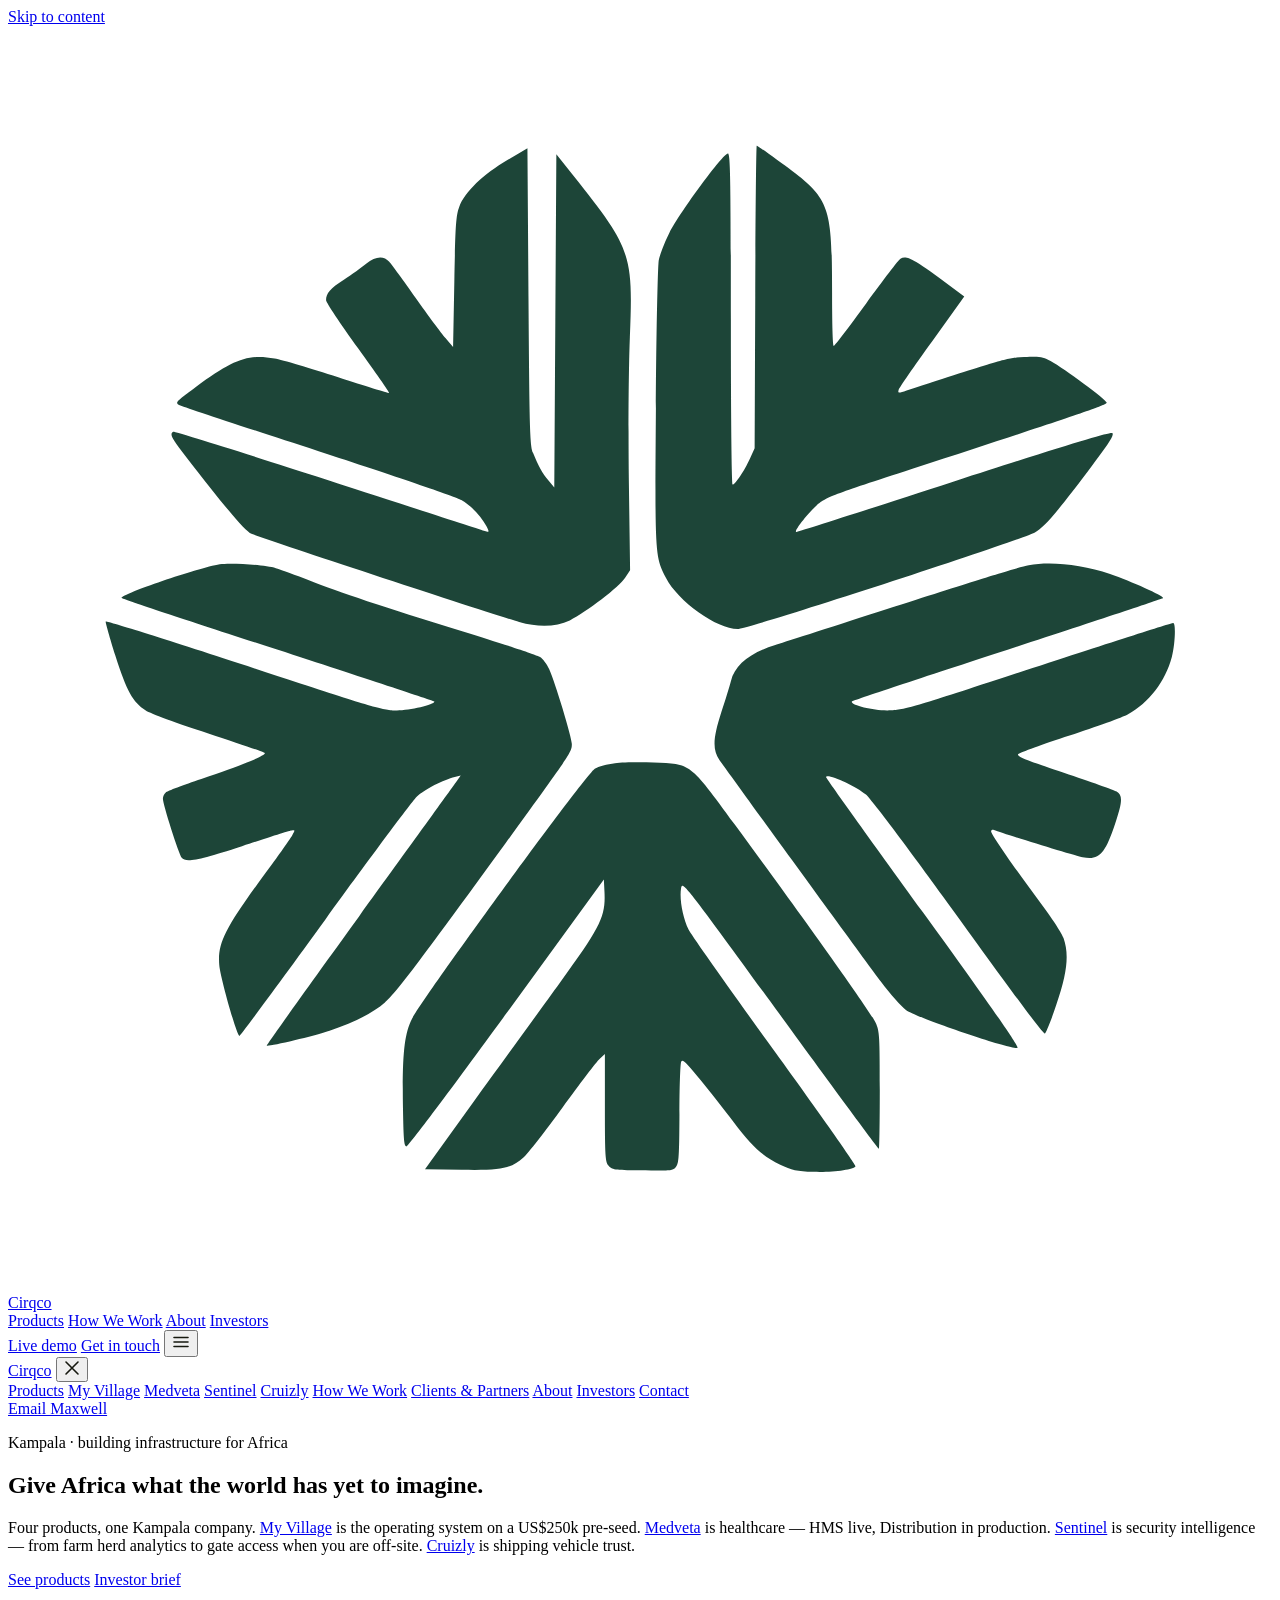
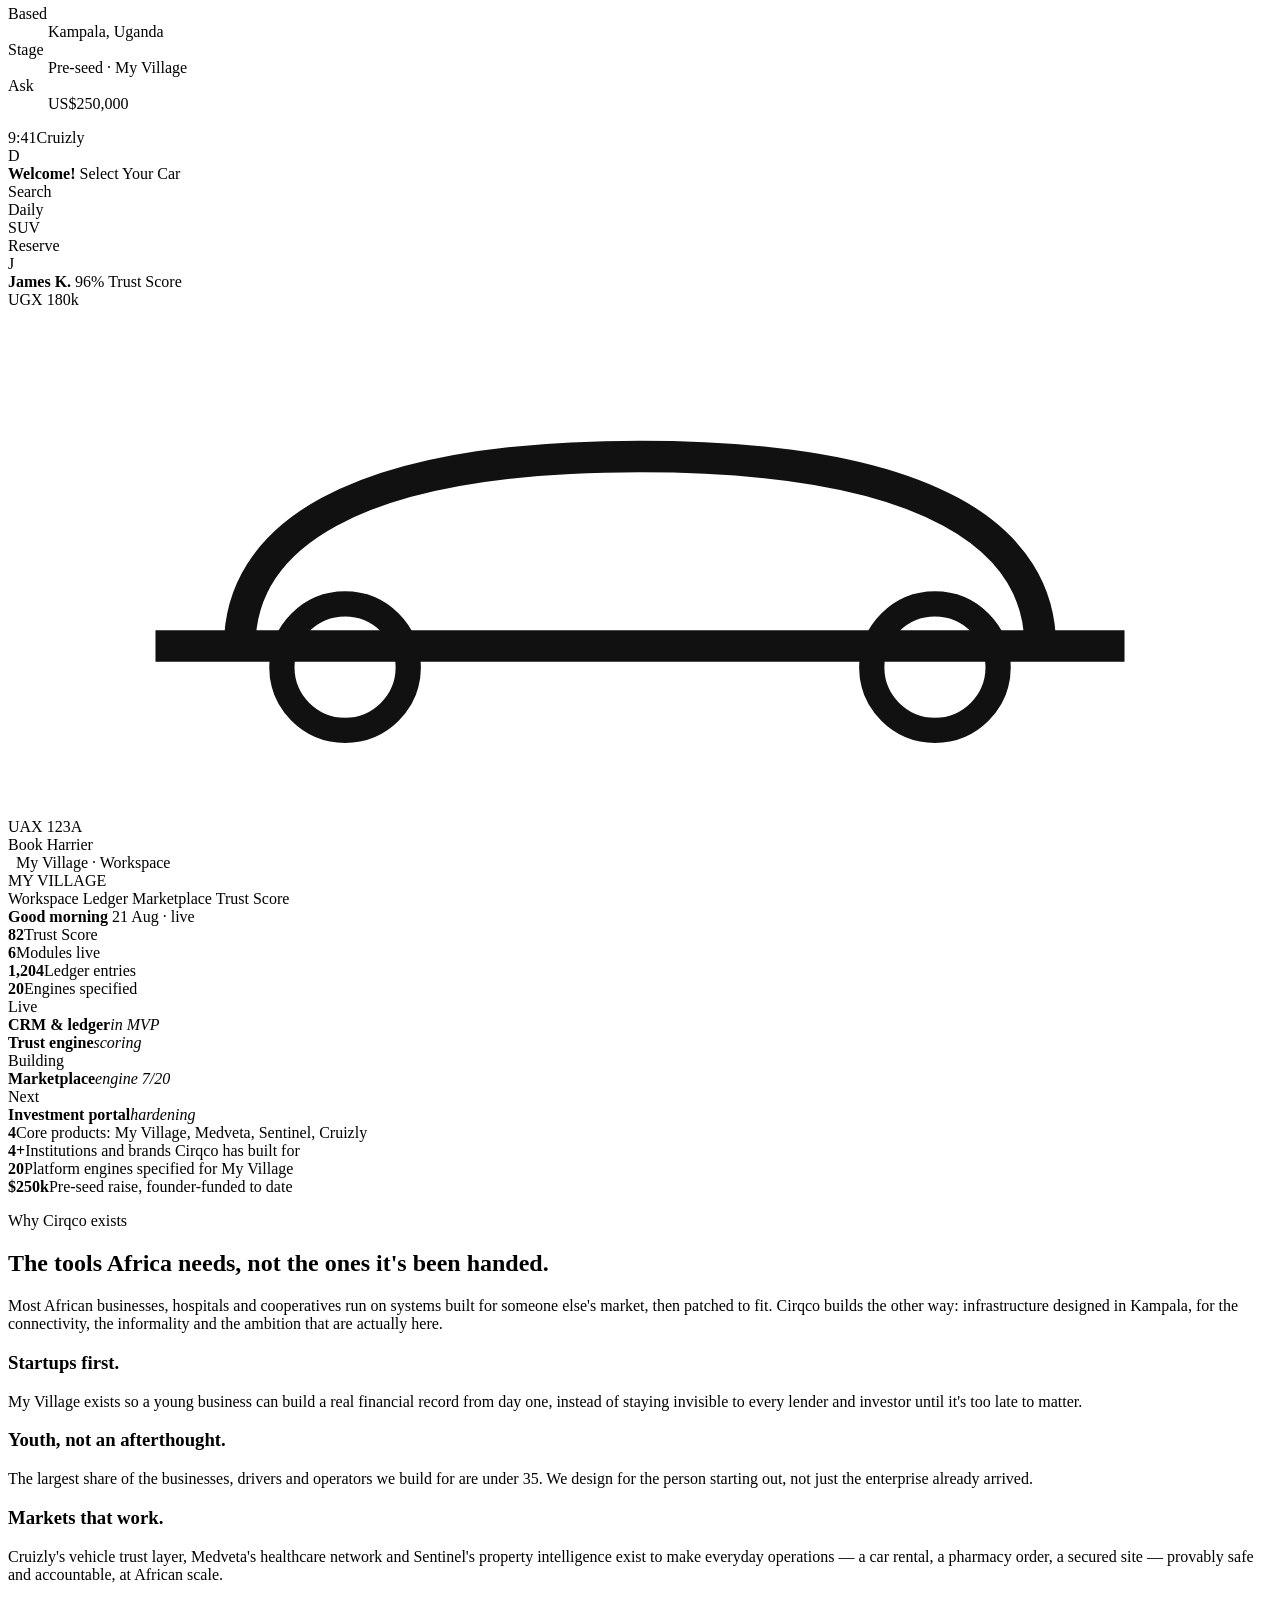
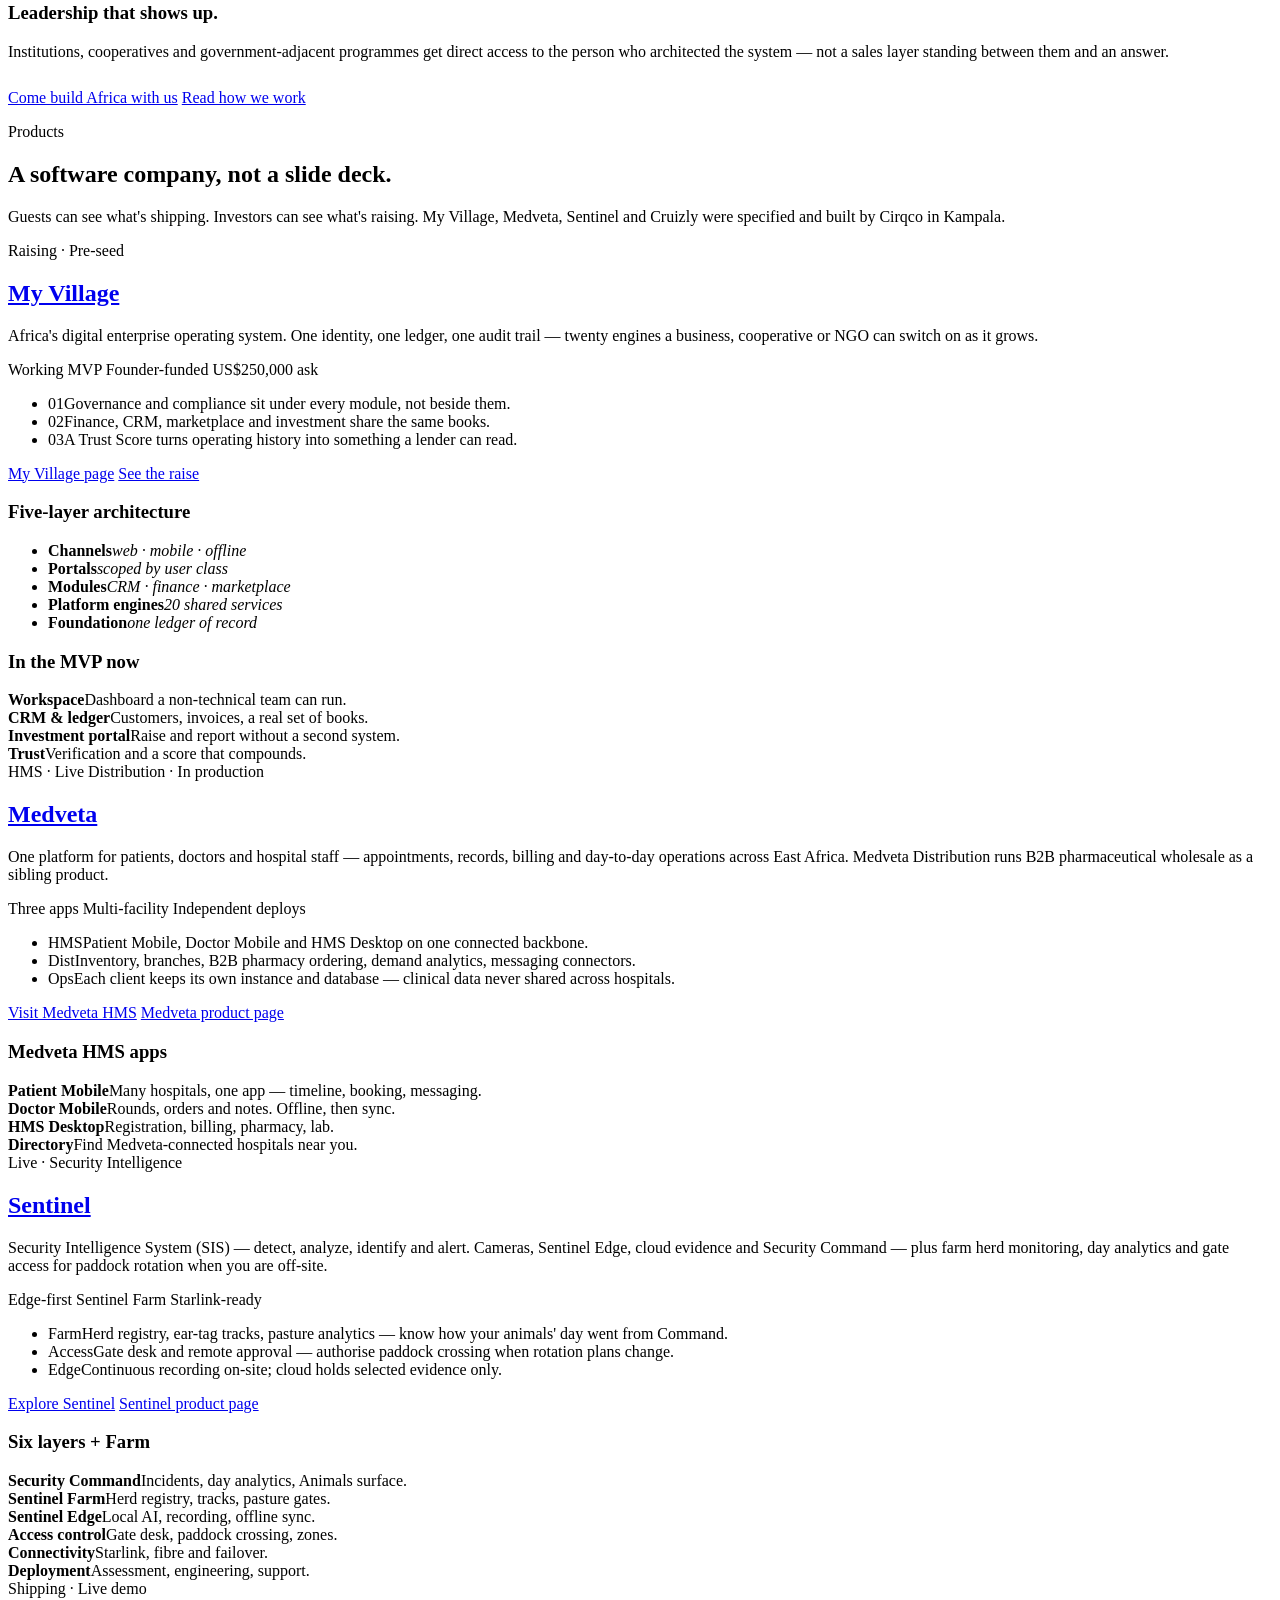
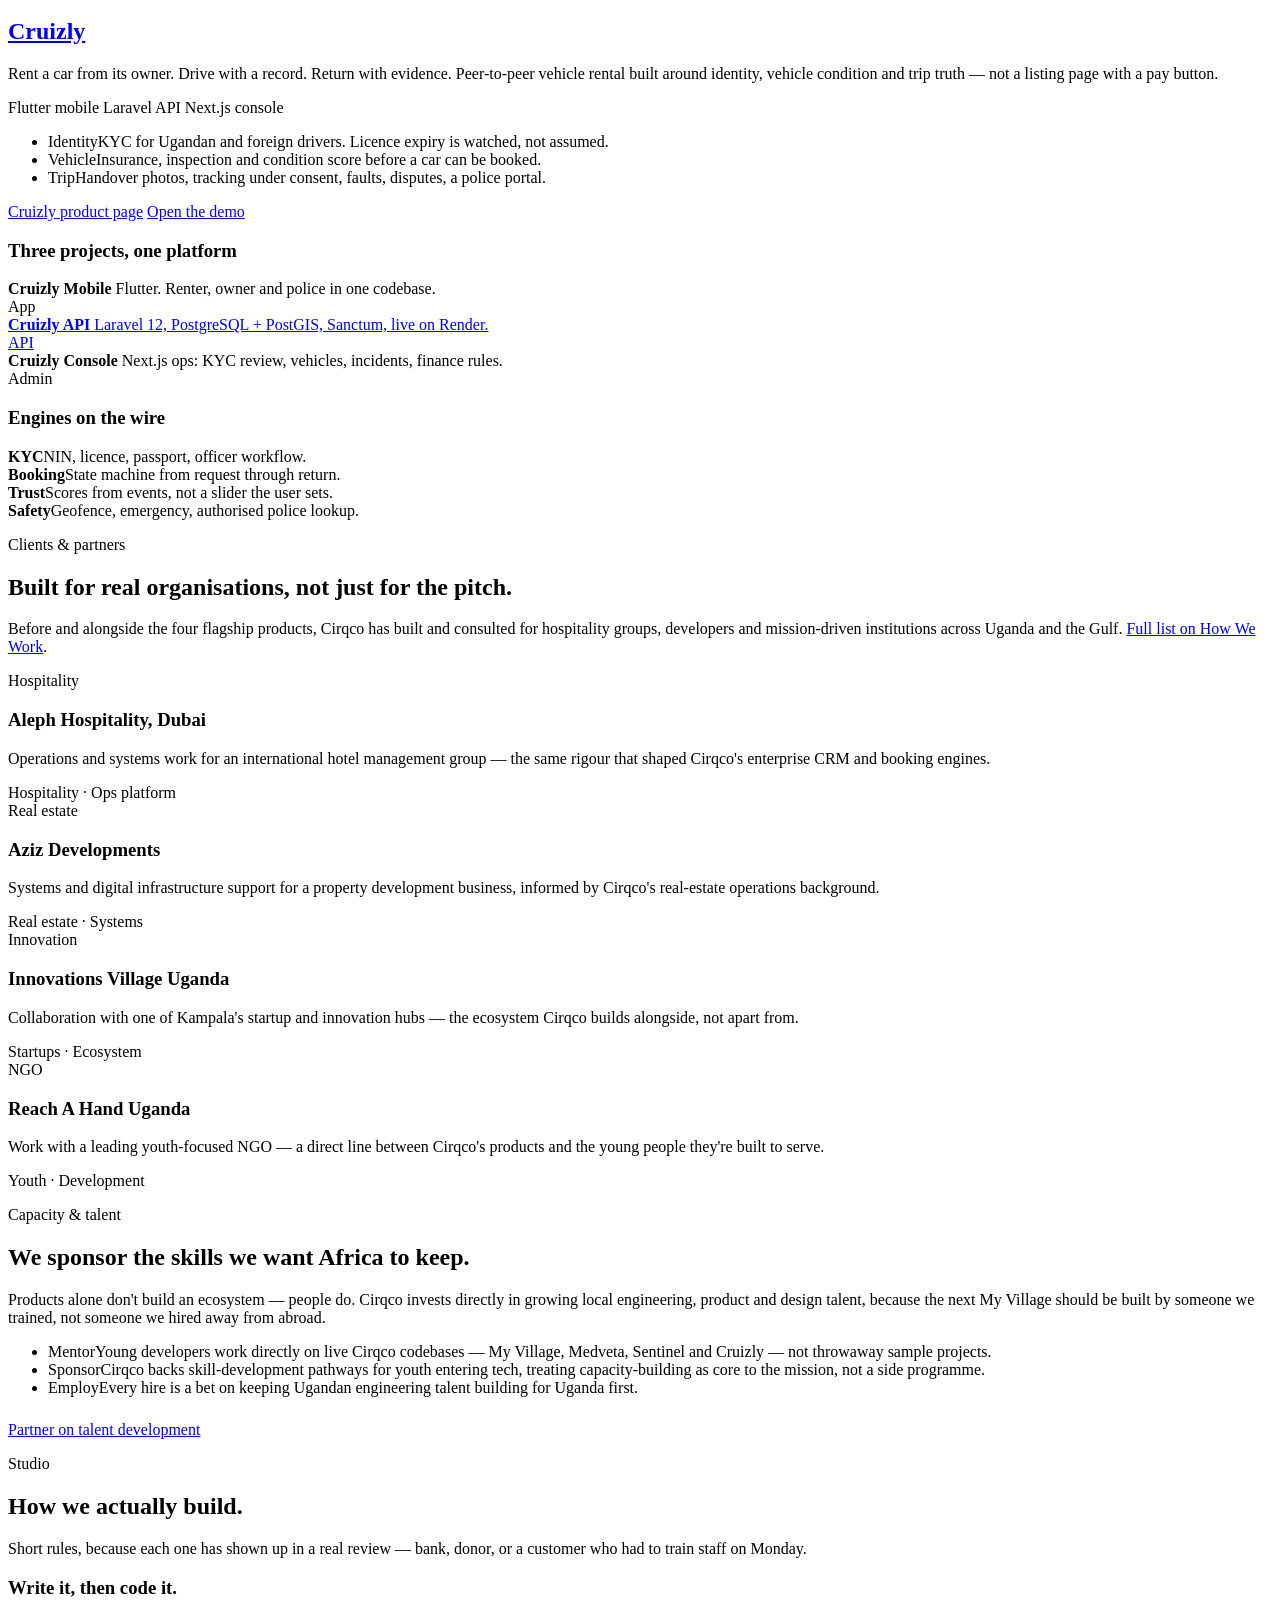
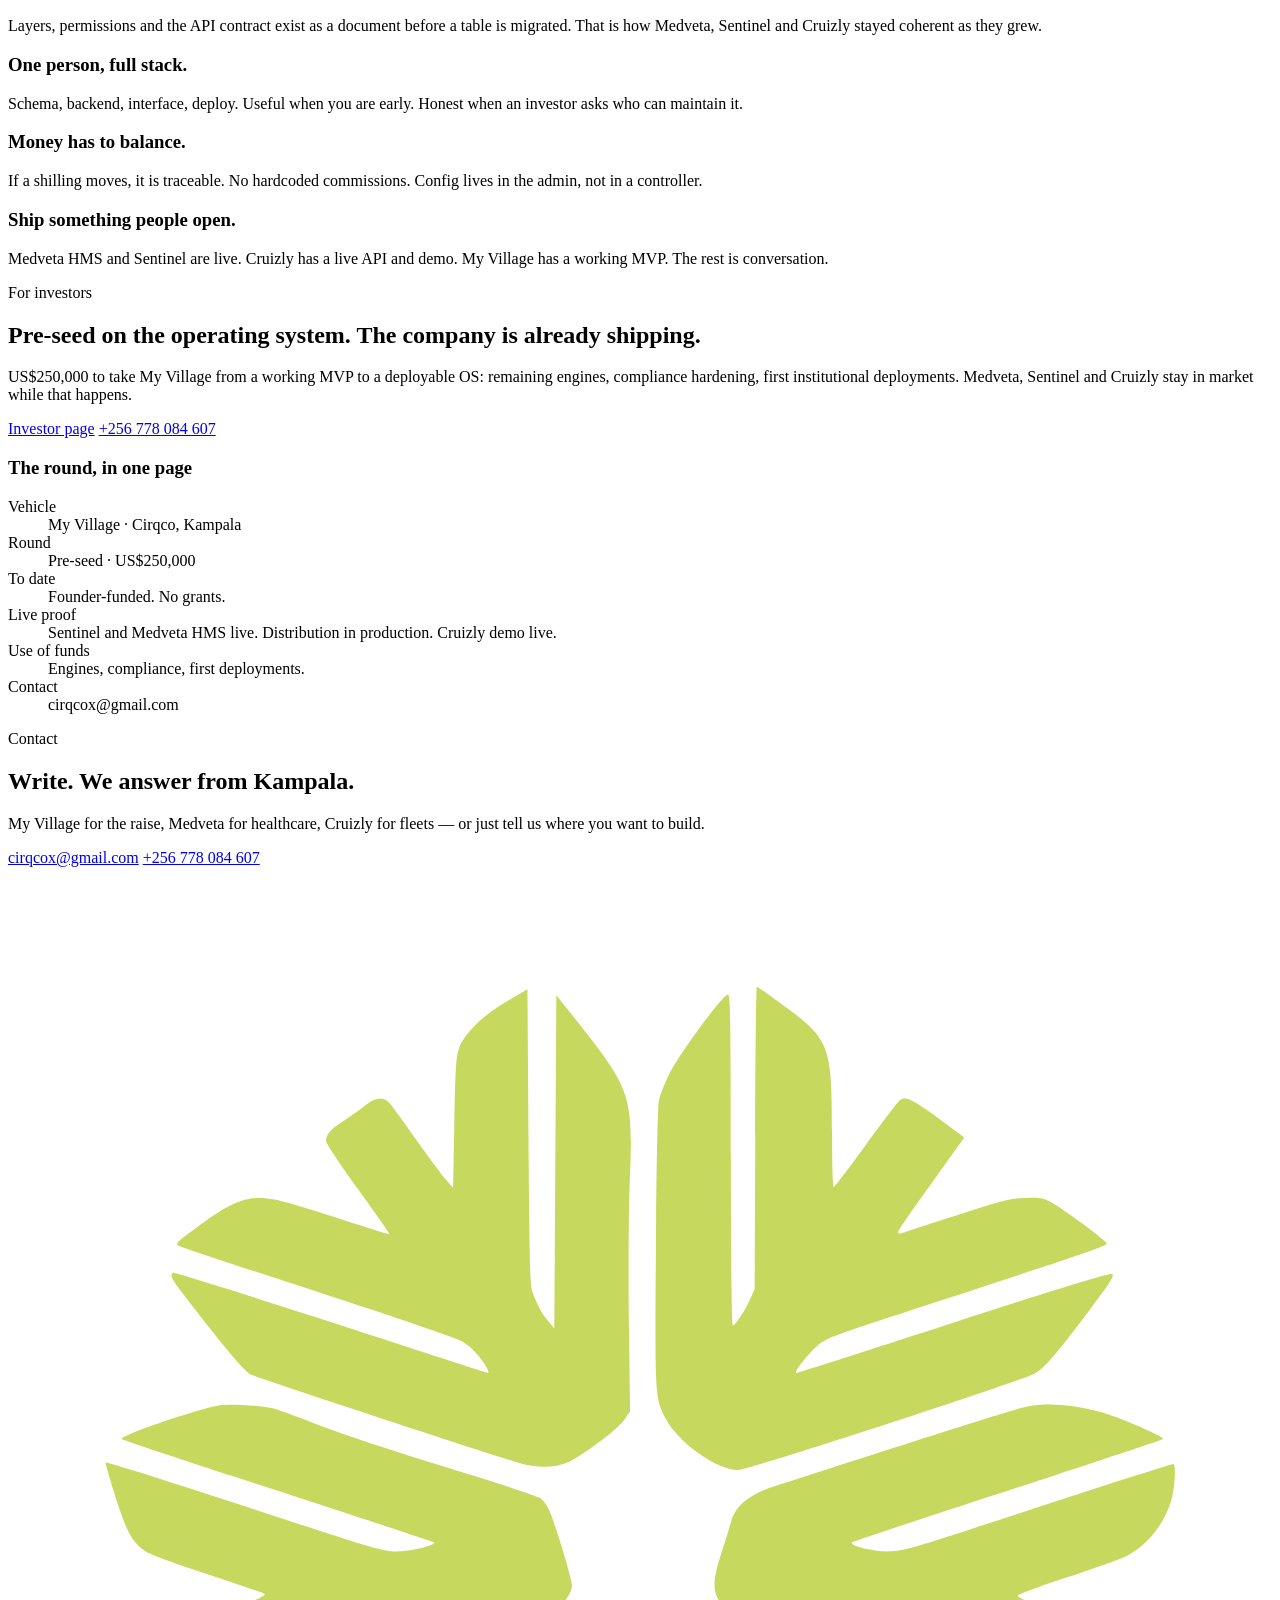
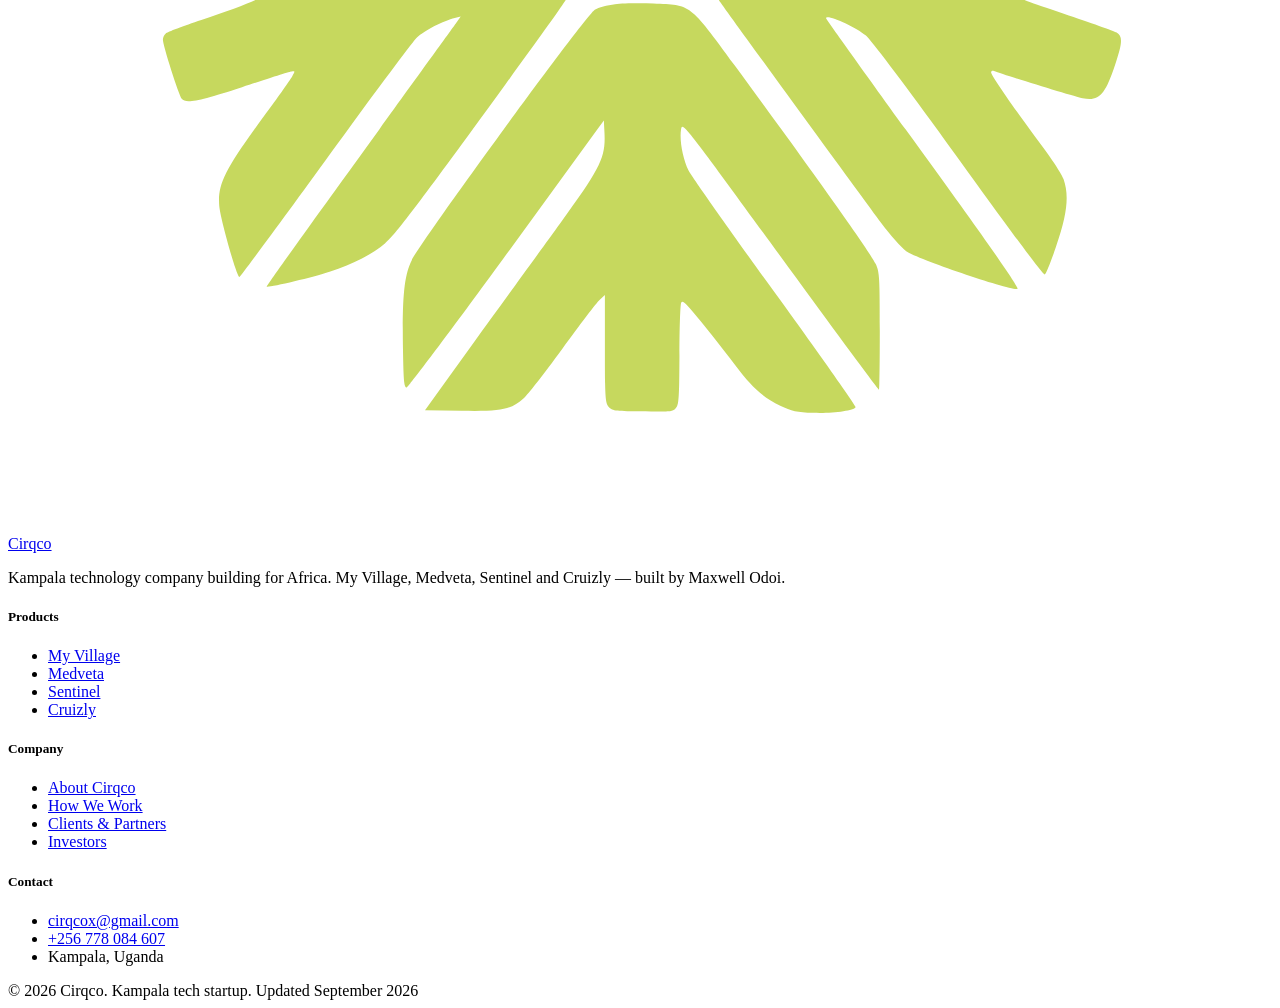
==== commit 769279a1: "Fix GitHub Pages asset paths" ====
--- a/index.html
+++ b/index.html
@@ -38,13 +38,13 @@
 <meta name="twitter:image" content="https://cirqco.com/assets/img/og-cover.jpg" />
 <meta name="twitter:image:alt" content="Cirqco products: My Village, Medveta, Sentinel, Cruizly" />
 
-<link rel="icon" type="image/svg+xml" href="/assets/img/favicon.svg?v=8" />
-<link rel="icon" type="image/png" sizes="32x32" href="/assets/img/favicon-32.png?v=8" />
-<link rel="apple-touch-icon" sizes="180x180" href="/assets/img/apple-touch-icon.png?v=8" />
-<link rel="manifest" href="/site.webmanifest" />
-<link rel="sitemap" type="application/xml" href="/sitemap.xml" />
-
-<link rel="stylesheet" href="/assets/css/style.css?v=8" />
+<link rel="icon" type="image/svg+xml" href="/cirqco/assets/img/favicon.svg?v=8" />
+<link rel="icon" type="image/png" sizes="32x32" href="/cirqco/assets/img/favicon-32.png?v=8" />
+<link rel="apple-touch-icon" sizes="180x180" href="/cirqco/assets/img/apple-touch-icon.png?v=8" />
+<link rel="manifest" href="/cirqco/site.webmanifest" />
+<link rel="sitemap" type="application/xml" href="/cirqco/sitemap.xml" />
+
+<link rel="stylesheet" href="/cirqco/assets/css/style.css?v=8" />
 
 <script type="application/ld+json">{"@context":"https://schema.org","@graph":[{"@type":"Organization","@id":"https://cirqco.com/#organization","name":"Cirqco","legalName":"Cirqco","alternateName":["Cirqco Kampala","Cirqco Uganda"],"url":"https://cirqco.com/","logo":{"@type":"ImageObject","url":"https://cirqco.com/assets/img/icon-512.png","width":512,"height":512},"image":"https://cirqco.com/assets/img/og-cover.jpg","description":"Cirqco is a Kampala, Uganda technology company building infrastructure for Africa: My Village, Medveta, Sentinel and Cruizly.","disambiguatingDescription":"A technology company in Kampala building enterprise software, healthcare systems and vehicle-trust infrastructure for African markets. Not a property management firm and not a coming-soon crypto landing page.","slogan":"Give Africa what the world has yet to imagine.","foundingLocation":{"@type":"Place","address":{"@type":"PostalAddress","addressLocality":"Kampala","addressCountry":"UG"}},"address":{"@type":"PostalAddress","addressLocality":"Kampala","addressCountry":"UG"},"areaServed":["UG","KE","TZ","RW","AE"],"knowsAbout":["My Village","Medveta","Sentinel","Cruizly","Enterprise software","Healthcare technology","Physical security","Security intelligence","Vehicle trust platforms","Financial inclusion infrastructure","Youth enterprise development"],"founder":{"@id":"https://cirqco.com/#founder"},"employee":{"@id":"https://cirqco.com/#founder"},"contactPoint":{"@type":"ContactPoint","email":"cirqcox@gmail.com","telephone":"+256-778-084-607","contactType":"sales","areaServed":"UG","availableLanguage":["en"]}},{"@type":"Person","@id":"https://cirqco.com/#founder","name":"Maxwell Odoi","jobTitle":"Founder & CEO","image":"https://cirqco.com/assets/img/maxwell-founder.jpg","url":"https://cirqco.com/about-us","email":"mailto:cirqcox@gmail.com","worksFor":{"@id":"https://cirqco.com/#organization"},"address":{"@type":"PostalAddress","addressLocality":"Kampala","addressCountry":"UG"}},{"@type":"WebSite","@id":"https://cirqco.com/#website","name":"Cirqco","url":"https://cirqco.com/","inLanguage":"en","dateModified":"2026-09-04T10:30:00+03:00","publisher":{"@id":"https://cirqco.com/#organization"},"about":{"@id":"https://cirqco.com/#organization"}},{"@type":"WebPage","@id":"https://cirqco.com/#webpage","url":"https://cirqco.com/","name":"Cirqco | Kampala tech company — My Village, Medveta, Sentinel & Cruizly","description":"Cirqco is a Kampala software company founded by Maxwell Odoi, building infrastructure for Africa. My Village: enterprise OS, pre-seed. Medveta: HMS live. Sentinel: security intelligence, live. Cruizly: vehicle trust, shipping.","dateModified":"2026-09-04T10:30:00+03:00","isPartOf":{"@id":"https://cirqco.com/#website"},"about":{"@id":"https://cirqco.com/#organization"},"inLanguage":"en","primaryImageOfPage":"https://cirqco.com/assets/img/og-cover.jpg"},{"@type":"SoftwareApplication","name":"My Village","applicationCategory":"BusinessApplication","operatingSystem":"Web, Android, iOS","description":"Digital enterprise operating system for African business, finance and trust.","url":"https://cirqco.com/my-village","creator":{"@id":"https://cirqco.com/#organization"}},{"@type":"SoftwareApplication","name":"Medveta","applicationCategory":"HealthApplication","operatingSystem":"Web, Android, iOS, Windows","description":"Healthcare technology platform: Medveta HMS for connected hospital management (Patient Mobile, Doctor Mobile, HMS Desktop) and Medveta Distribution for pharmaceutical wholesale.","url":"https://cirqco.com/medveta","creator":{"@id":"https://cirqco.com/#organization"}},{"@type":"SoftwareApplication","name":"Sentinel","alternateName":"Sentinel SIS","applicationCategory":"SecurityApplication","operatingSystem":"Windows, Android, Web","description":"Security Intelligence System: surveillance, Sentinel Edge, cloud evidence, Security Command, farm herd monitoring, access control and site connectivity.","url":"https://cirqco.com/sentinel","creator":{"@id":"https://cirqco.com/#organization"}},{"@type":"SoftwareApplication","name":"Cruizly","applicationCategory":"TravelApplication","operatingSystem":"Android, iOS, Web","description":"Peer-to-peer vehicle rental with identity, vehicle and trip trust records.","url":"https://cirqco.com/cruizly","creator":{"@id":"https://cirqco.com/#organization"}}]}</script>
 </head>
@@ -61,19 +61,19 @@
 </svg>
 <header class="site-nav">
   <div class="wrap">
-    <a href="/" class="logo">
+    <a href="/cirqco/" class="logo">
       <svg class="mark" viewBox="0 0 612 612" aria-hidden="true"><use href="#mv-mark" fill="#1D4538"/></svg>
       Cirqco
     </a>
     <nav class="nav-links" aria-label="Primary">
-      <a class="" href="/#products">Products</a>
-      <a class="" href="/work">How We Work</a>
-      <a class="" href="/about-us">About</a>
-      <a class="" href="/investors">Investors</a>
+      <a class="" href="/cirqco/#products">Products</a>
+      <a class="" href="/cirqco/work">How We Work</a>
+      <a class="" href="/cirqco/about-us">About</a>
+      <a class="" href="/cirqco/investors">Investors</a>
     </nav>
     <div class="nav-cta">
       <a href="https://cruizly-api.onrender.com/mobile/" class="btn btn-line" target="_blank" rel="noopener">Live demo</a>
-      <a href="/#contact" class="btn btn-ink">Get in touch</a>
+      <a href="/cirqco/#contact" class="btn btn-ink">Get in touch</a>
       <button class="nav-toggle" type="button" aria-label="Open menu">
         <svg width="18" height="18" viewBox="0 0 18 18" fill="none" aria-hidden="true"><path d="M2 4.5H16M2 9H16M2 13.5H16" stroke="#16180F" stroke-width="1.6" stroke-linecap="round"/></svg>
       </button>
@@ -83,22 +83,22 @@
 
 <div class="mobile-menu">
   <div class="mobile-menu-top">
-    <a href="/" class="logo">Cirqco</a>
+    <a href="/cirqco/" class="logo">Cirqco</a>
     <button class="mobile-close" type="button" aria-label="Close menu">
       <svg width="16" height="16" viewBox="0 0 16 16" fill="none" aria-hidden="true"><path d="M2 2L14 14M14 2L2 14" stroke="#16180F" stroke-width="1.6" stroke-linecap="round"/></svg>
     </button>
   </div>
   <nav>
-    <a href="/#products">Products</a>
-    <a href="/my-village">My Village</a>
-    <a href="/medveta">Medveta</a>
-    <a href="/sentinel">Sentinel</a>
-    <a href="/cruizly">Cruizly</a>
-    <a href="/work">How We Work</a>
-    <a href="/work#clients">Clients &amp; Partners</a>
-    <a href="/about-us">About</a>
-    <a href="/investors">Investors</a>
-    <a href="/#contact">Contact</a>
+    <a href="/cirqco/#products">Products</a>
+    <a href="/cirqco/my-village">My Village</a>
+    <a href="/cirqco/medveta">Medveta</a>
+    <a href="/cirqco/sentinel">Sentinel</a>
+    <a href="/cirqco/cruizly">Cruizly</a>
+    <a href="/cirqco/work">How We Work</a>
+    <a href="/cirqco/work#clients">Clients &amp; Partners</a>
+    <a href="/cirqco/about-us">About</a>
+    <a href="/cirqco/investors">Investors</a>
+    <a href="/cirqco/#contact">Contact</a>
   </nav>
   <a href="mailto:cirqcox@gmail.com" class="btn btn-ink">Email Maxwell</a>
 </div>
@@ -109,10 +109,10 @@
       <div>
         <p class="kicker">Kampala · building infrastructure for Africa</p>
         <h1>Give Africa what the world has yet to imagine.</h1>
-        <p class="lede">Four products, one Kampala company. <a href="/my-village">My Village</a> is the operating system on a US$250k pre-seed. <a href="/medveta">Medveta</a> is healthcare — HMS live, Distribution in production. <a href="/sentinel">Sentinel</a> is security intelligence — from farm herd analytics to gate access when you are off-site. <a href="/cruizly">Cruizly</a> is shipping vehicle trust.</p>
+        <p class="lede">Four products, one Kampala company. <a href="/cirqco/my-village">My Village</a> is the operating system on a US$250k pre-seed. <a href="/cirqco/medveta">Medveta</a> is healthcare — HMS live, Distribution in production. <a href="/cirqco/sentinel">Sentinel</a> is security intelligence — from farm herd analytics to gate access when you are off-site. <a href="/cirqco/cruizly">Cruizly</a> is shipping vehicle trust.</p>
         <div class="hero-ctas">
           <a href="#products" class="btn btn-ink">See products</a>
-          <a href="/investors" class="btn btn-line">Investor brief</a>
+          <a href="/cirqco/investors" class="btn btn-line">Investor brief</a>
         </div>
         <dl class="hero-meta">
           <div><dt>Based</dt><dd>Kampala, Uganda</dd></div>
@@ -237,7 +237,7 @@
       </div>
       <div class="hero-ctas" style="margin-top:28px;">
         <a class="btn btn-ink" href="mailto:cirqcox@gmail.com?subject=Partnership%20inquiry">Come build Africa with us</a>
-        <a class="btn btn-line" href="/work">Read how we work</a>
+        <a class="btn btn-line" href="/cirqco/work">Read how we work</a>
       </div>
     </div>
   </section>
@@ -253,7 +253,7 @@
       <article class="prod reveal" id="my-village">
         <div class="prod-copy">
           <span class="chip chip-raise"><i></i>Raising · Pre-seed</span>
-          <h2 class="product-title"><a href="/my-village">My Village</a></h2>
+          <h2 class="product-title"><a href="/cirqco/my-village">My Village</a></h2>
           <p class="product-sub">Africa's digital enterprise operating system. One identity, one ledger, one audit trail — twenty engines a business, cooperative or NGO can switch on as it grows.</p>
           <div class="prod-tags">
             <span class="chip">Working MVP</span>
@@ -266,8 +266,8 @@
             <li><span class="n">03</span>A Trust Score turns operating history into something a lender can read.</li>
           </ul>
           <div class="prod-actions">
-            <a class="btn btn-ink" href="/my-village">My Village page</a>
-            <a class="btn btn-line" href="/investors">See the raise</a>
+            <a class="btn btn-ink" href="/cirqco/my-village">My Village page</a>
+            <a class="btn btn-line" href="/cirqco/investors">See the raise</a>
           </div>
         </div>
         <div class="prod-panel">
@@ -293,7 +293,7 @@
         <div class="prod-copy">
           <span class="chip chip-live"><i></i>HMS · Live</span>
           <span class="chip chip-ship"><i></i>Distribution · In production</span>
-          <h2 class="product-title"><a href="/medveta">Medveta</a></h2>
+          <h2 class="product-title"><a href="/cirqco/medveta">Medveta</a></h2>
           <p class="product-sub">One platform for patients, doctors and hospital staff — appointments, records, billing and day-to-day operations across East Africa. Medveta Distribution runs B2B pharmaceutical wholesale as a sibling product.</p>
           <div class="prod-tags">
             <span class="chip">Three apps</span>
@@ -307,7 +307,7 @@
           </ul>
           <div class="prod-actions">
             <a class="btn btn-ink" href="https://medveta-hms.fastapicloud.dev/" target="_blank" rel="noopener">Visit Medveta HMS</a>
-            <a class="btn btn-line" href="/medveta">Medveta product page</a>
+            <a class="btn btn-line" href="/cirqco/medveta">Medveta product page</a>
           </div>
         </div>
         <div class="prod-panel">
@@ -324,7 +324,7 @@
       <article class="prod prod-sentinel reveal" id="sentinel">
         <div class="prod-copy">
           <span class="chip chip-live"><i></i>Live · Security Intelligence</span>
-          <h2 class="product-title"><a href="/sentinel">Sentinel</a></h2>
+          <h2 class="product-title"><a href="/cirqco/sentinel">Sentinel</a></h2>
           <p class="product-sub">Security Intelligence System (SIS) — detect, analyze, identify and alert. Cameras, Sentinel Edge, cloud evidence and Security Command — plus farm herd monitoring, day analytics and gate access for paddock rotation when you are off-site.</p>
           <div class="prod-tags">
             <span class="chip">Edge-first</span>
@@ -338,7 +338,7 @@
           </ul>
           <div class="prod-actions">
             <a class="btn btn-ink" href="https://sentinel-0ead9947.fastapicloud.dev/" target="_blank" rel="noopener">Explore Sentinel</a>
-            <a class="btn btn-line" href="/sentinel">Sentinel product page</a>
+            <a class="btn btn-line" href="/cirqco/sentinel">Sentinel product page</a>
           </div>
         </div>
         <div class="prod-panel">
@@ -357,7 +357,7 @@
       <article class="prod prod-cruiz reveal" id="cruizly">
         <div class="prod-copy">
           <span class="chip chip-ship"><i></i>Shipping · Live demo</span>
-          <h2 class="product-title"><a href="/cruizly">Cruizly</a></h2>
+          <h2 class="product-title"><a href="/cirqco/cruizly">Cruizly</a></h2>
           <p class="product-sub">Rent a car from its owner. Drive with a record. Return with evidence. Peer-to-peer vehicle rental built around identity, vehicle condition and trip truth — not a listing page with a pay button.</p>
           <div class="prod-tags">
             <span class="chip">Flutter mobile</span>
@@ -370,7 +370,7 @@
             <li><span class="n">Trip</span>Handover photos, tracking under consent, faults, disputes, a police portal.</li>
           </ul>
           <div class="prod-actions">
-            <a class="btn btn-ink" href="/cruizly">Cruizly product page</a>
+            <a class="btn btn-ink" href="/cirqco/cruizly">Cruizly product page</a>
             <a class="btn btn-line" href="https://cruizly-api.onrender.com/mobile/" target="_blank" rel="noopener">Open the demo</a>
           </div>
         </div>
@@ -416,7 +416,7 @@
       <div class="section-head reveal">
         <p class="kicker">Clients &amp; partners</p>
         <h2>Built for real organisations, not just for the pitch.</h2>
-        <p>Before and alongside the four flagship products, Cirqco has built and consulted for hospitality groups, developers and mission-driven institutions across Uganda and the Gulf. <a href="/work#clients">Full list on How We Work</a>.</p>
+        <p>Before and alongside the four flagship products, Cirqco has built and consulted for hospitality groups, developers and mission-driven institutions across Uganda and the Gulf. <a href="/cirqco/work#clients">Full list on How We Work</a>.</p>
       </div>
       <div class="work-grid reveal">
         <article class="work-card">
@@ -501,7 +501,7 @@
           <h2>Pre-seed on the operating system. The company is already shipping.</h2>
           <p>US$250,000 to take My Village from a working MVP to a deployable OS: remaining engines, compliance hardening, first institutional deployments. Medveta, Sentinel and Cruizly stay in market while that happens.</p>
           <div class="hero-ctas">
-            <a class="btn btn-cream" href="/investors">Investor page</a>
+            <a class="btn btn-cream" href="/cirqco/investors">Investor page</a>
             <a class="btn btn-line btn-on-dark" href="tel:+256778084607">+256 778 084 607</a>
           </div>
         </div>
@@ -539,7 +539,7 @@
   <div class="wrap">
     <div class="footer-top">
       <div class="footer-brand">
-        <a href="/" class="logo">
+        <a href="/cirqco/" class="logo">
           <svg class="mark" viewBox="0 0 612 612" aria-hidden="true"><use href="#mv-mark" fill="#C6D85E"/></svg>
           Cirqco
         </a>
@@ -549,19 +549,19 @@
         <div class="footer-col">
           <h5>Products</h5>
           <ul>
-            <li><a href="/my-village">My Village</a></li>
-            <li><a href="/medveta">Medveta</a></li>
-            <li><a href="/sentinel">Sentinel</a></li>
-            <li><a href="/cruizly">Cruizly</a></li>
+            <li><a href="/cirqco/my-village">My Village</a></li>
+            <li><a href="/cirqco/medveta">Medveta</a></li>
+            <li><a href="/cirqco/sentinel">Sentinel</a></li>
+            <li><a href="/cirqco/cruizly">Cruizly</a></li>
           </ul>
         </div>
         <div class="footer-col">
           <h5>Company</h5>
           <ul>
-            <li><a href="/about-us">About Cirqco</a></li>
-            <li><a href="/work">How We Work</a></li>
-            <li><a href="/work#clients">Clients &amp; Partners</a></li>
-            <li><a href="/investors">Investors</a></li>
+            <li><a href="/cirqco/about-us">About Cirqco</a></li>
+            <li><a href="/cirqco/work">How We Work</a></li>
+            <li><a href="/cirqco/work#clients">Clients &amp; Partners</a></li>
+            <li><a href="/cirqco/investors">Investors</a></li>
           </ul>
         </div>
         <div class="footer-col">
@@ -580,6 +580,6 @@
     </div>
   </div>
 </footer>
-<script src="/assets/js/main.js?v=8"></script>
+<script src="/cirqco/assets/js/main.js?v=8"></script>
 </body>
-</html>+</html>
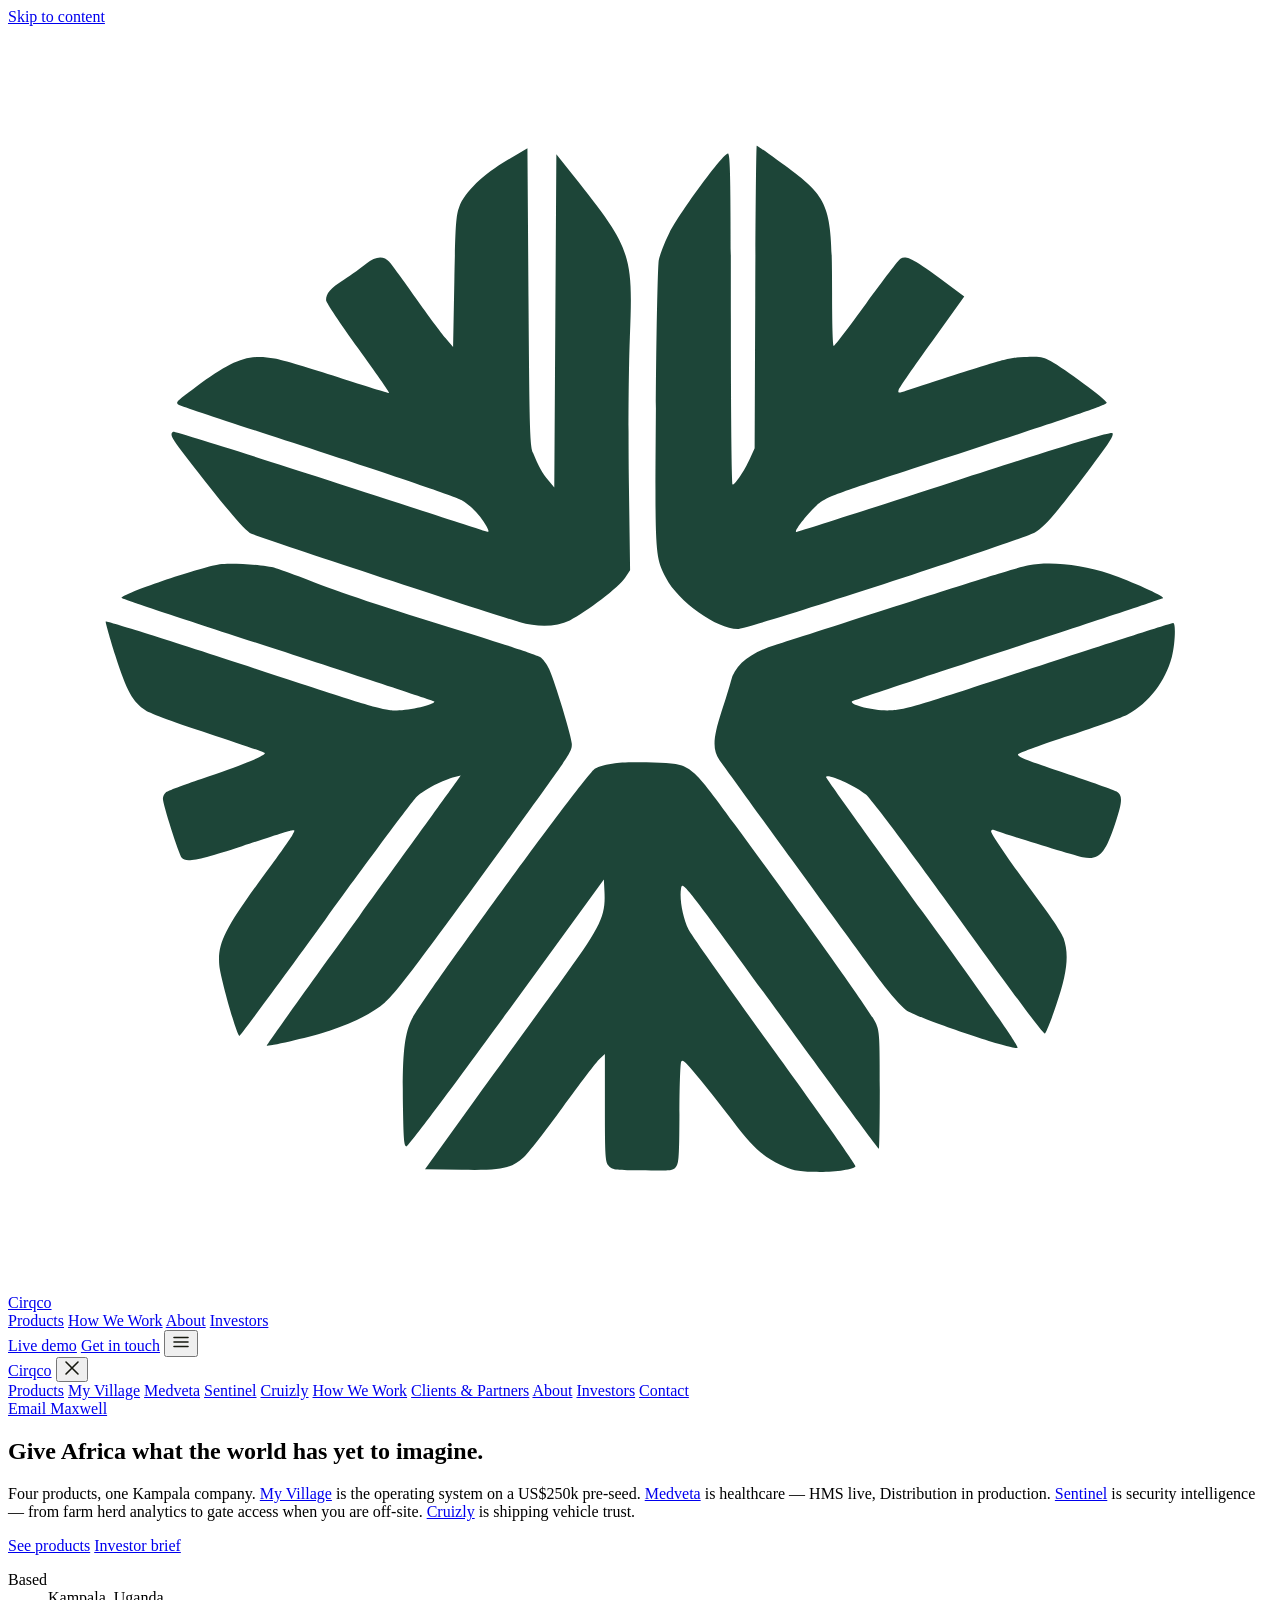
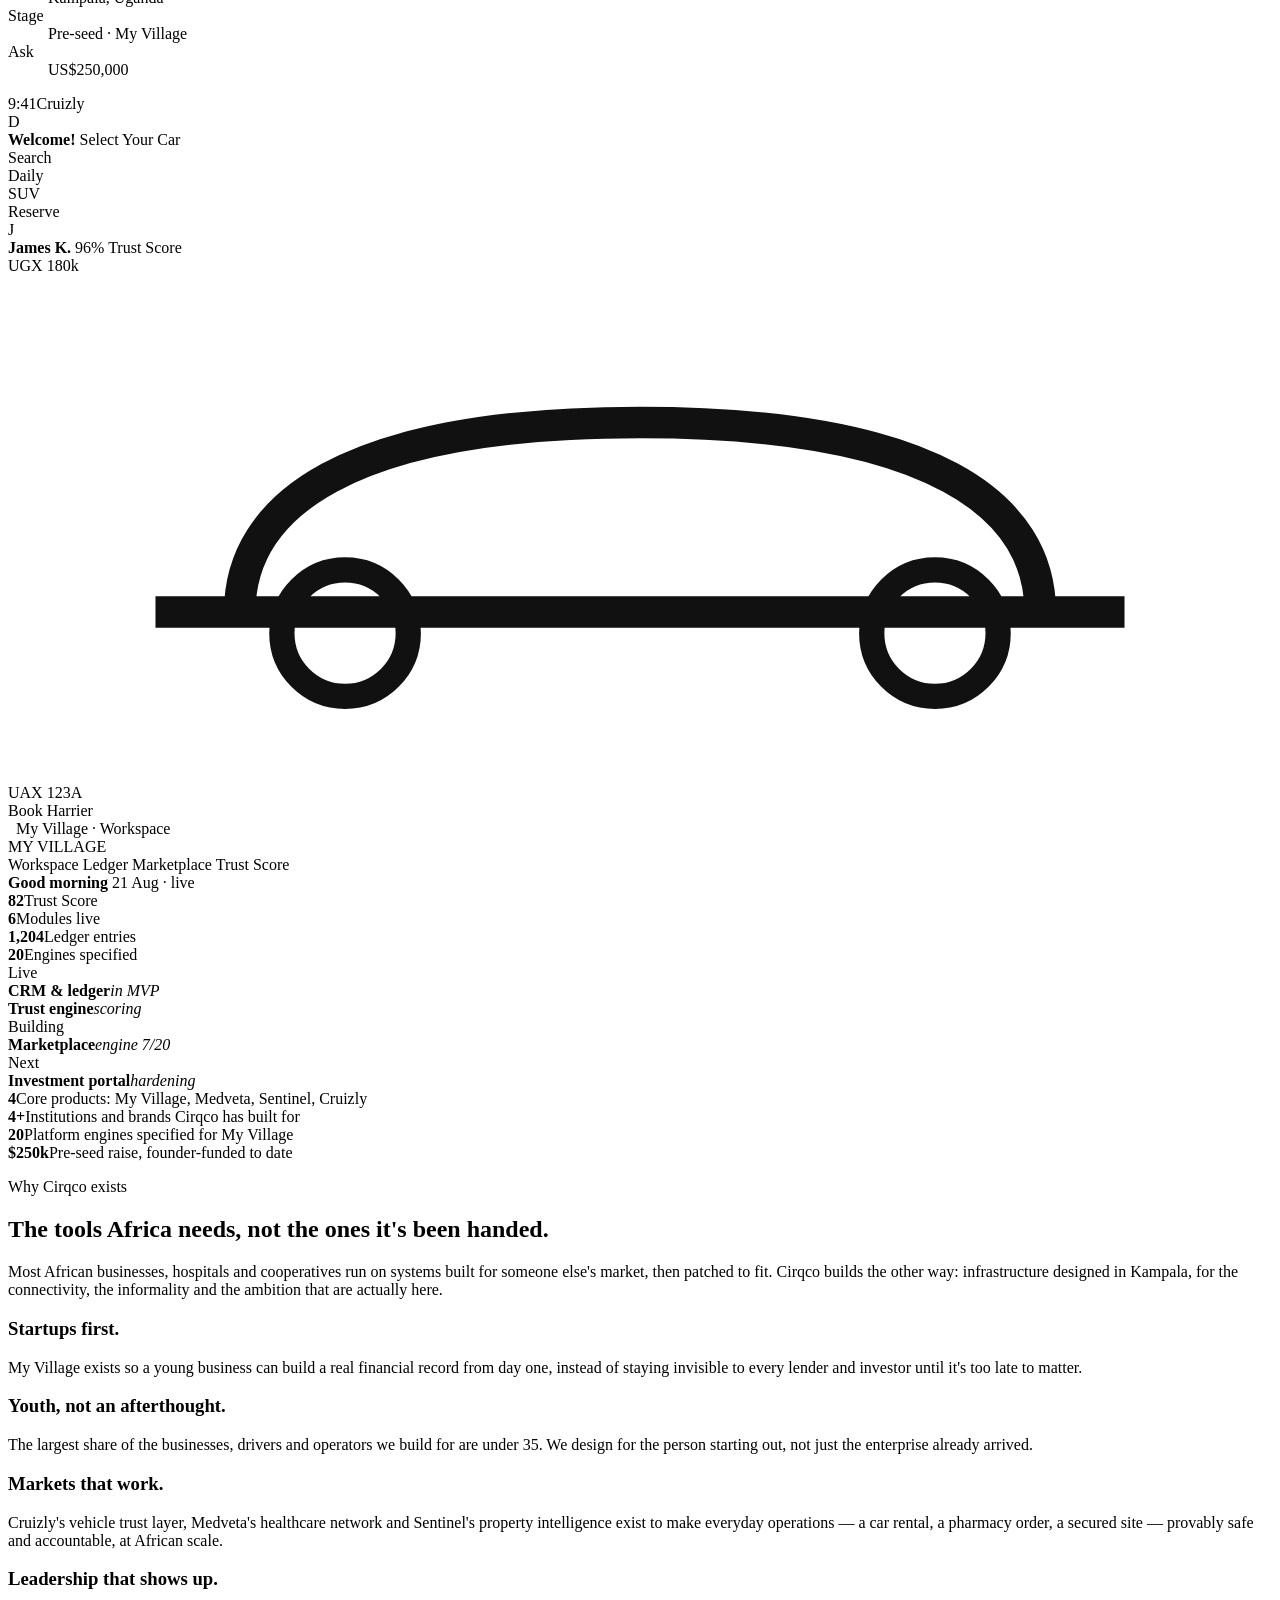
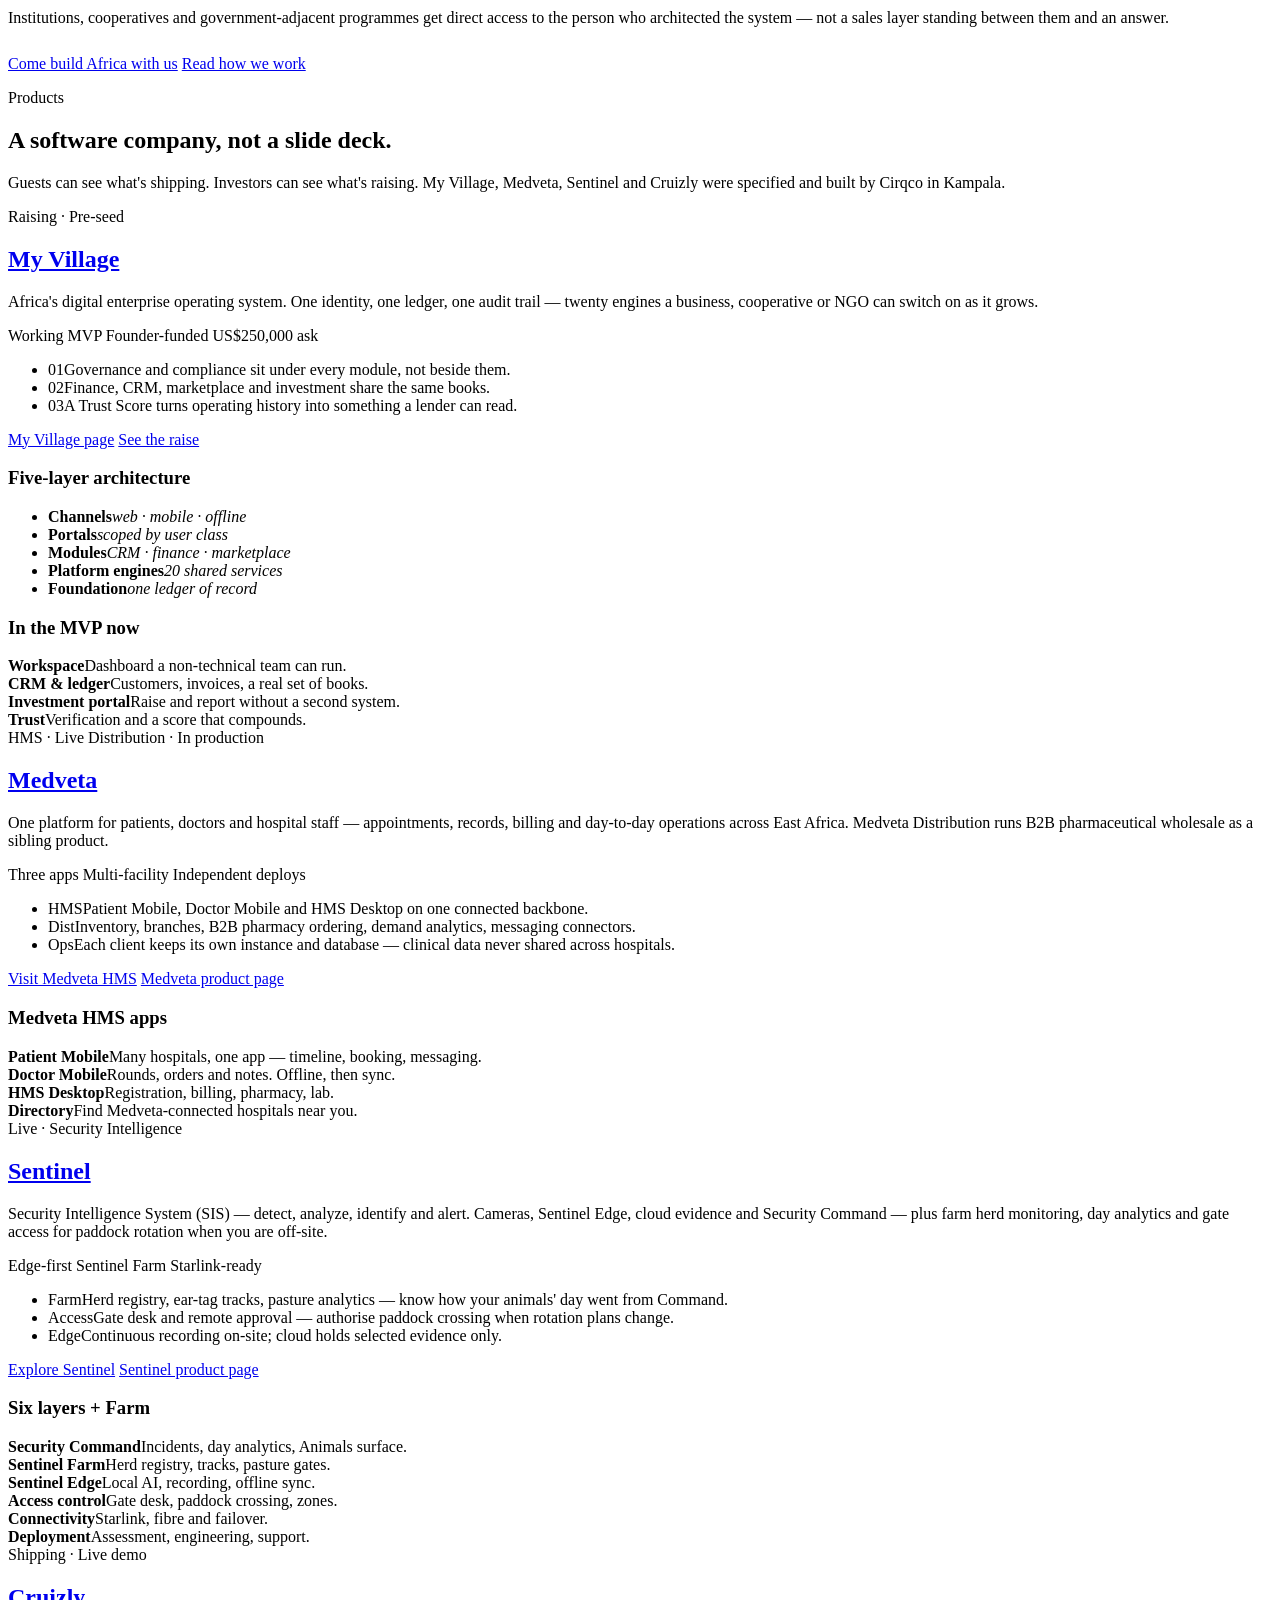
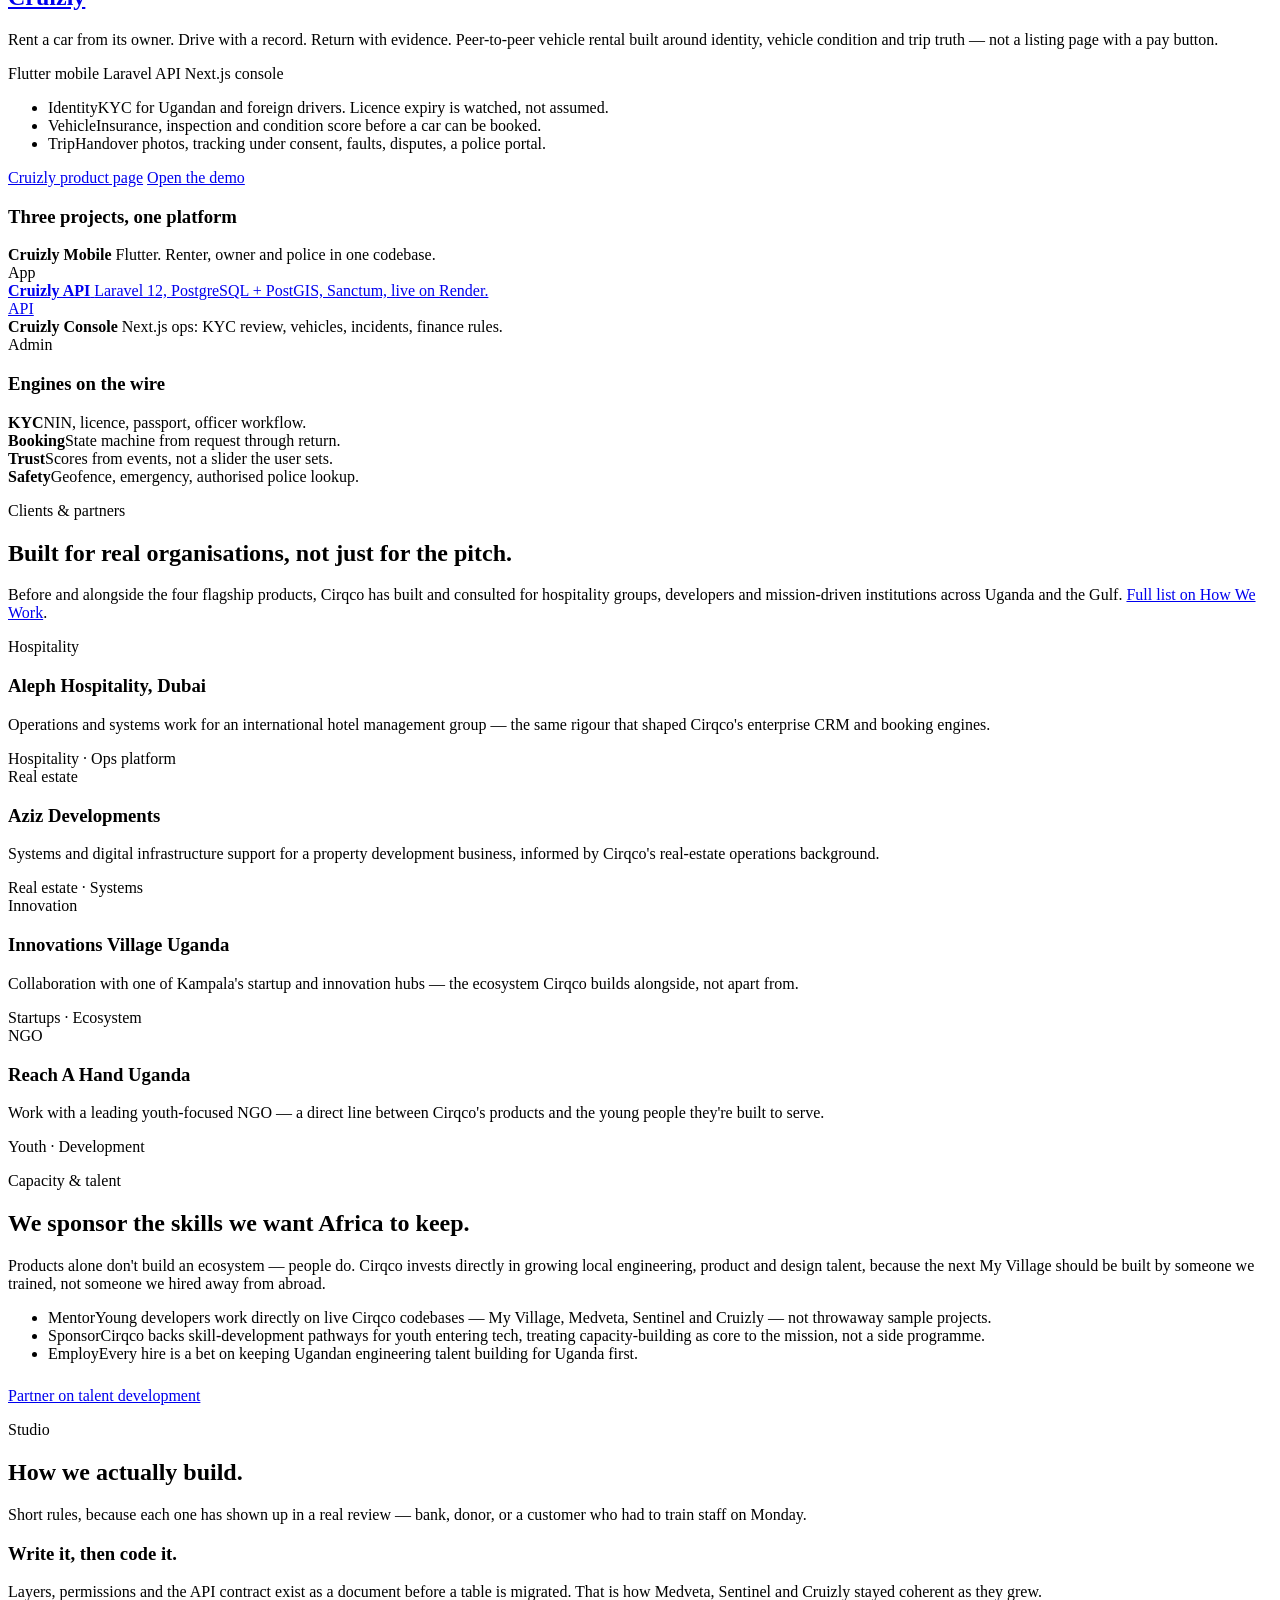
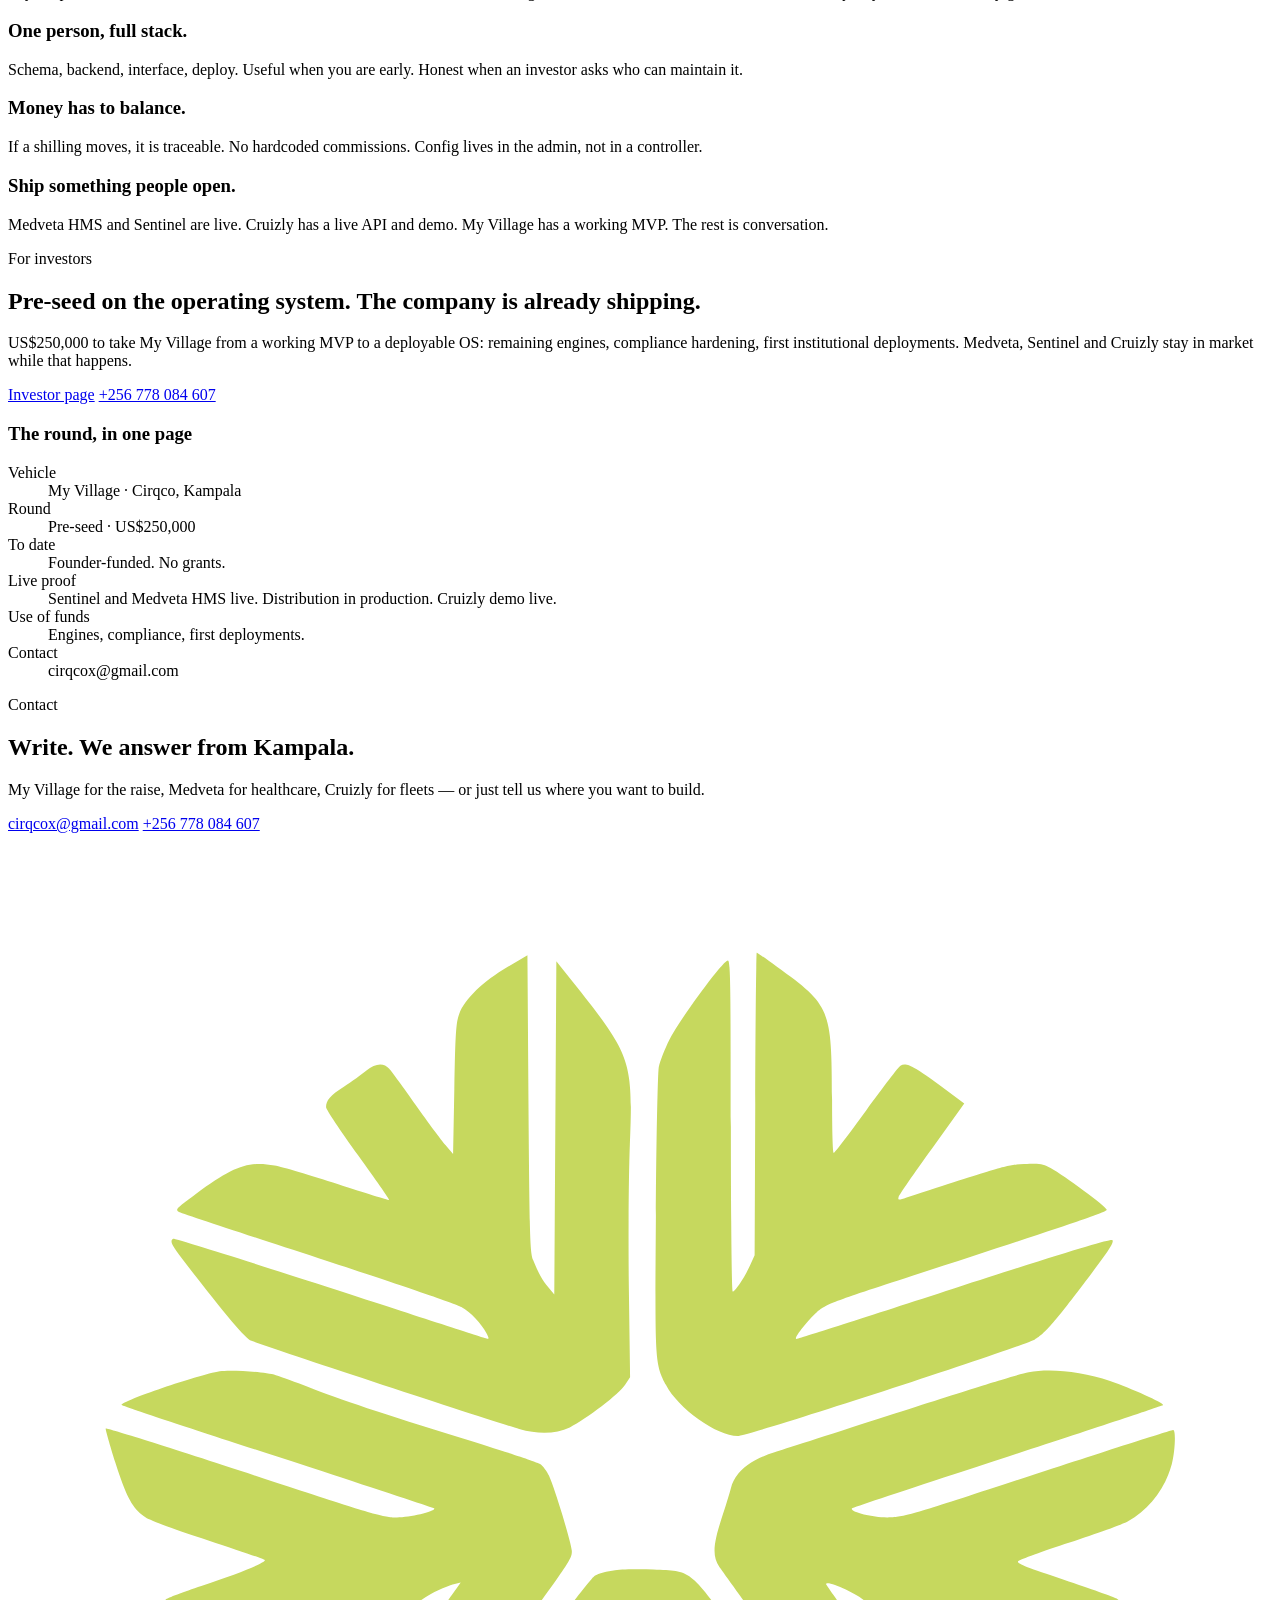
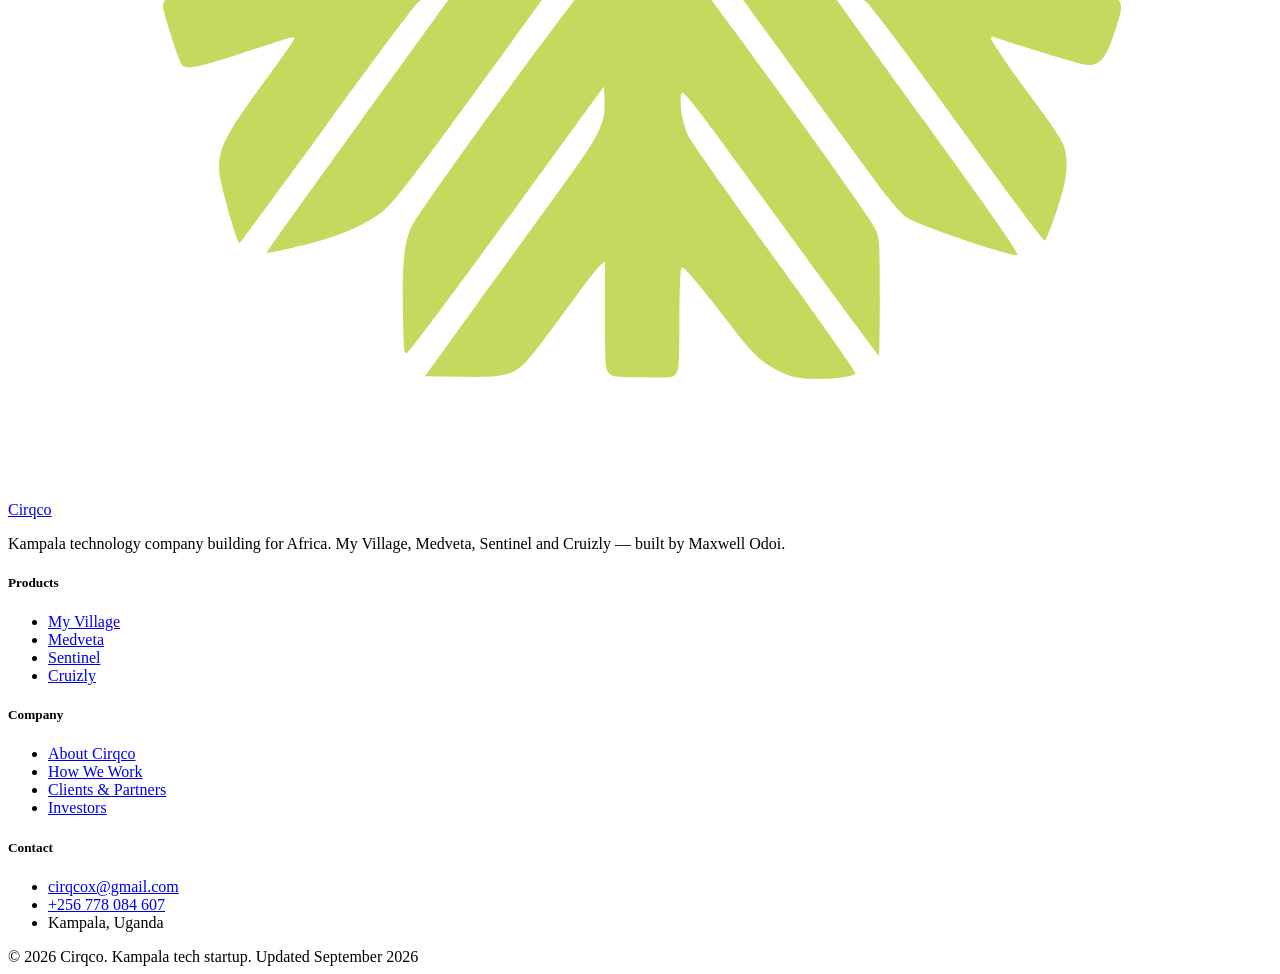
==== commit 732b7c09: "Refine Cirqco hero and align Sentinel page" ====
--- a/index.html
+++ b/index.html
@@ -107,7 +107,6 @@
   <section class="hero" id="top">
     <div class="wrap hero-grid">
       <div>
-        <p class="kicker">Kampala · building infrastructure for Africa</p>
         <h1>Give Africa what the world has yet to imagine.</h1>
         <p class="lede">Four products, one Kampala company. <a href="/cirqco/my-village">My Village</a> is the operating system on a US$250k pre-seed. <a href="/cirqco/medveta">Medveta</a> is healthcare — HMS live, Distribution in production. <a href="/cirqco/sentinel">Sentinel</a> is security intelligence — from farm herd analytics to gate access when you are off-site. <a href="/cirqco/cruizly">Cruizly</a> is shipping vehicle trust.</p>
         <div class="hero-ctas">
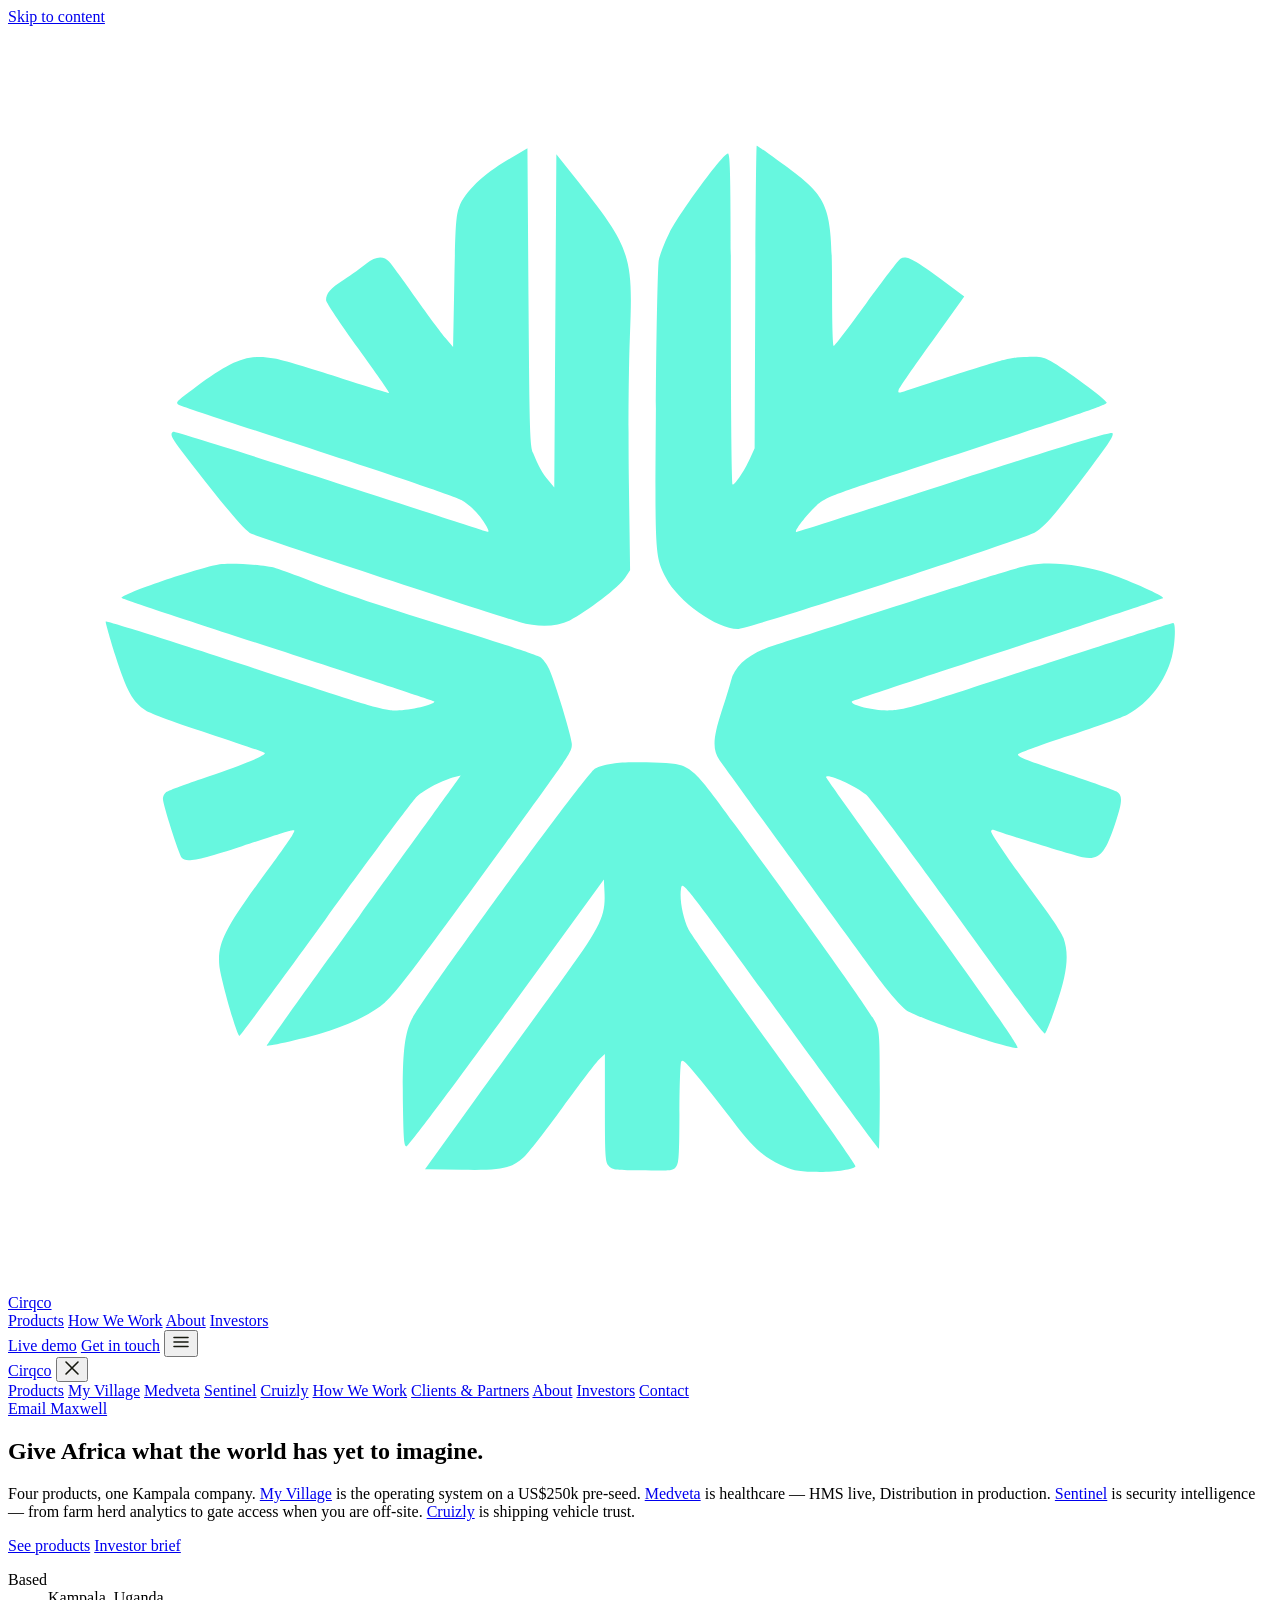
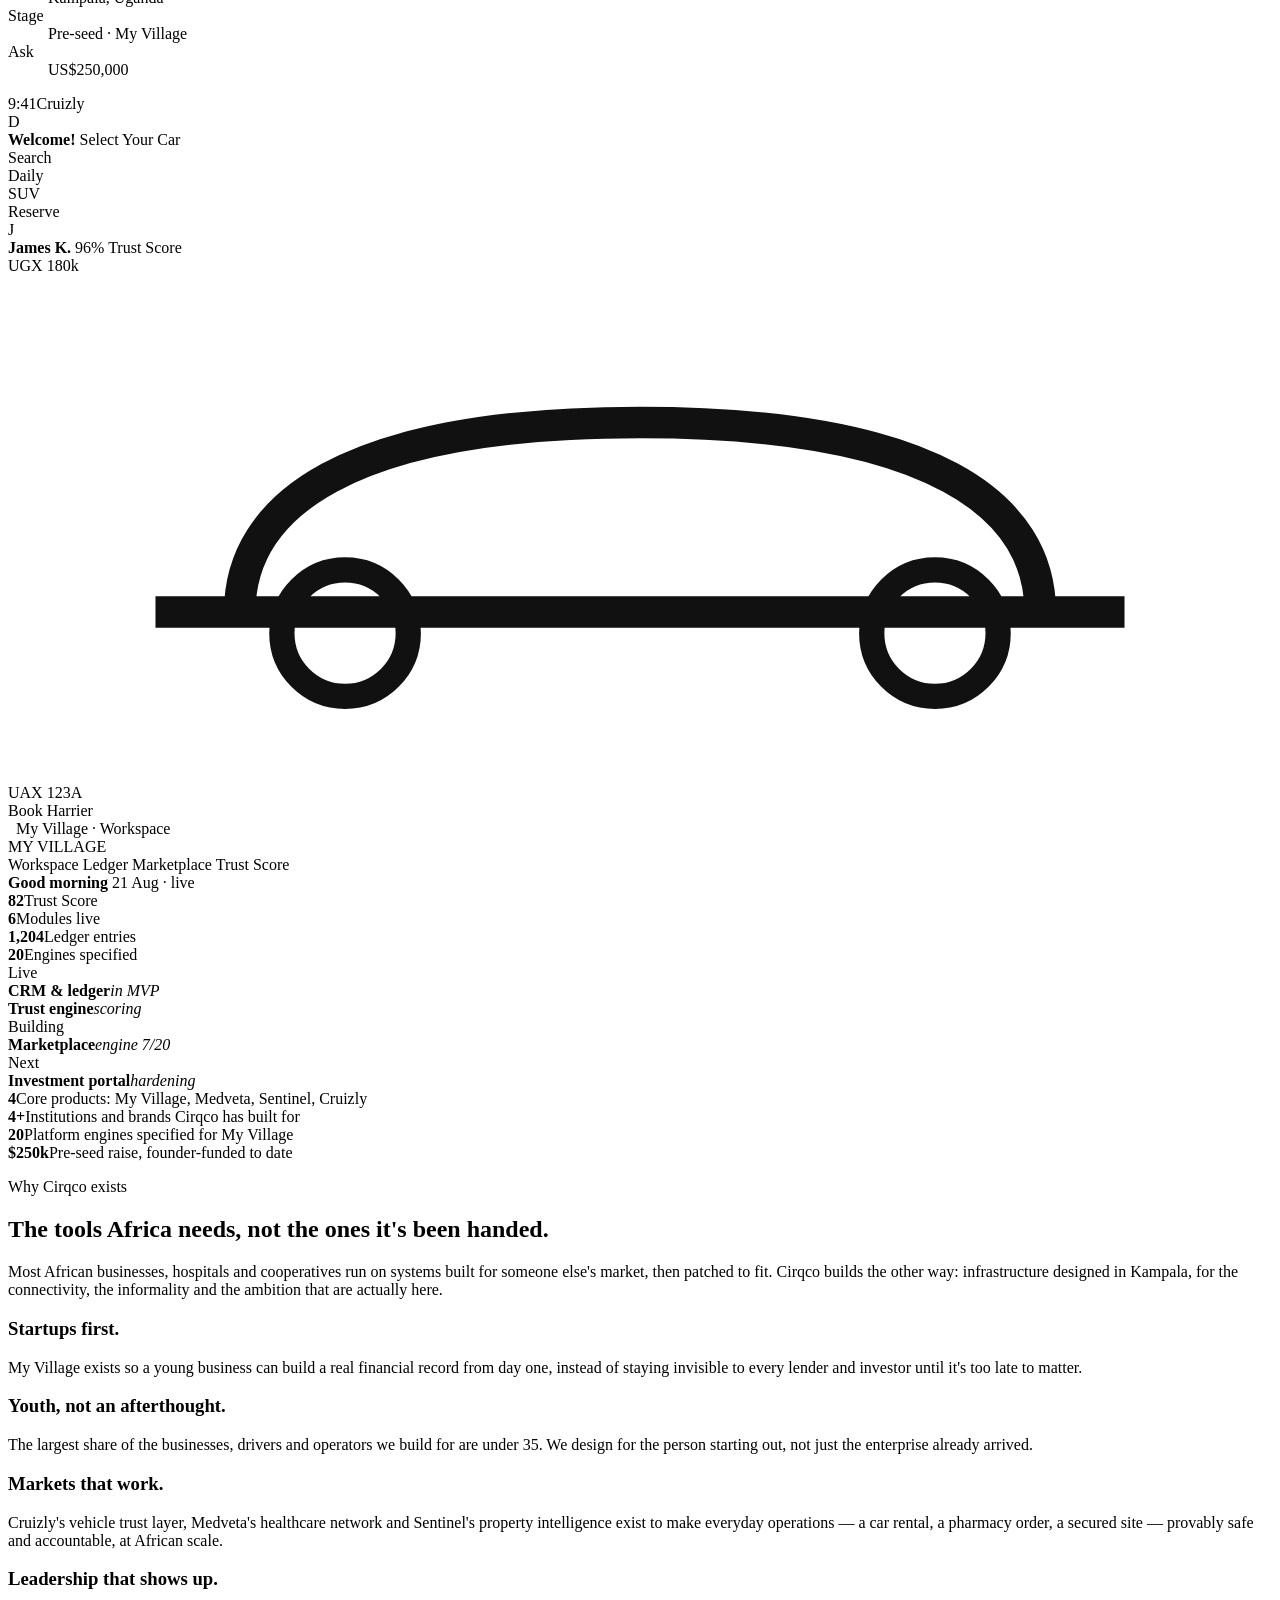
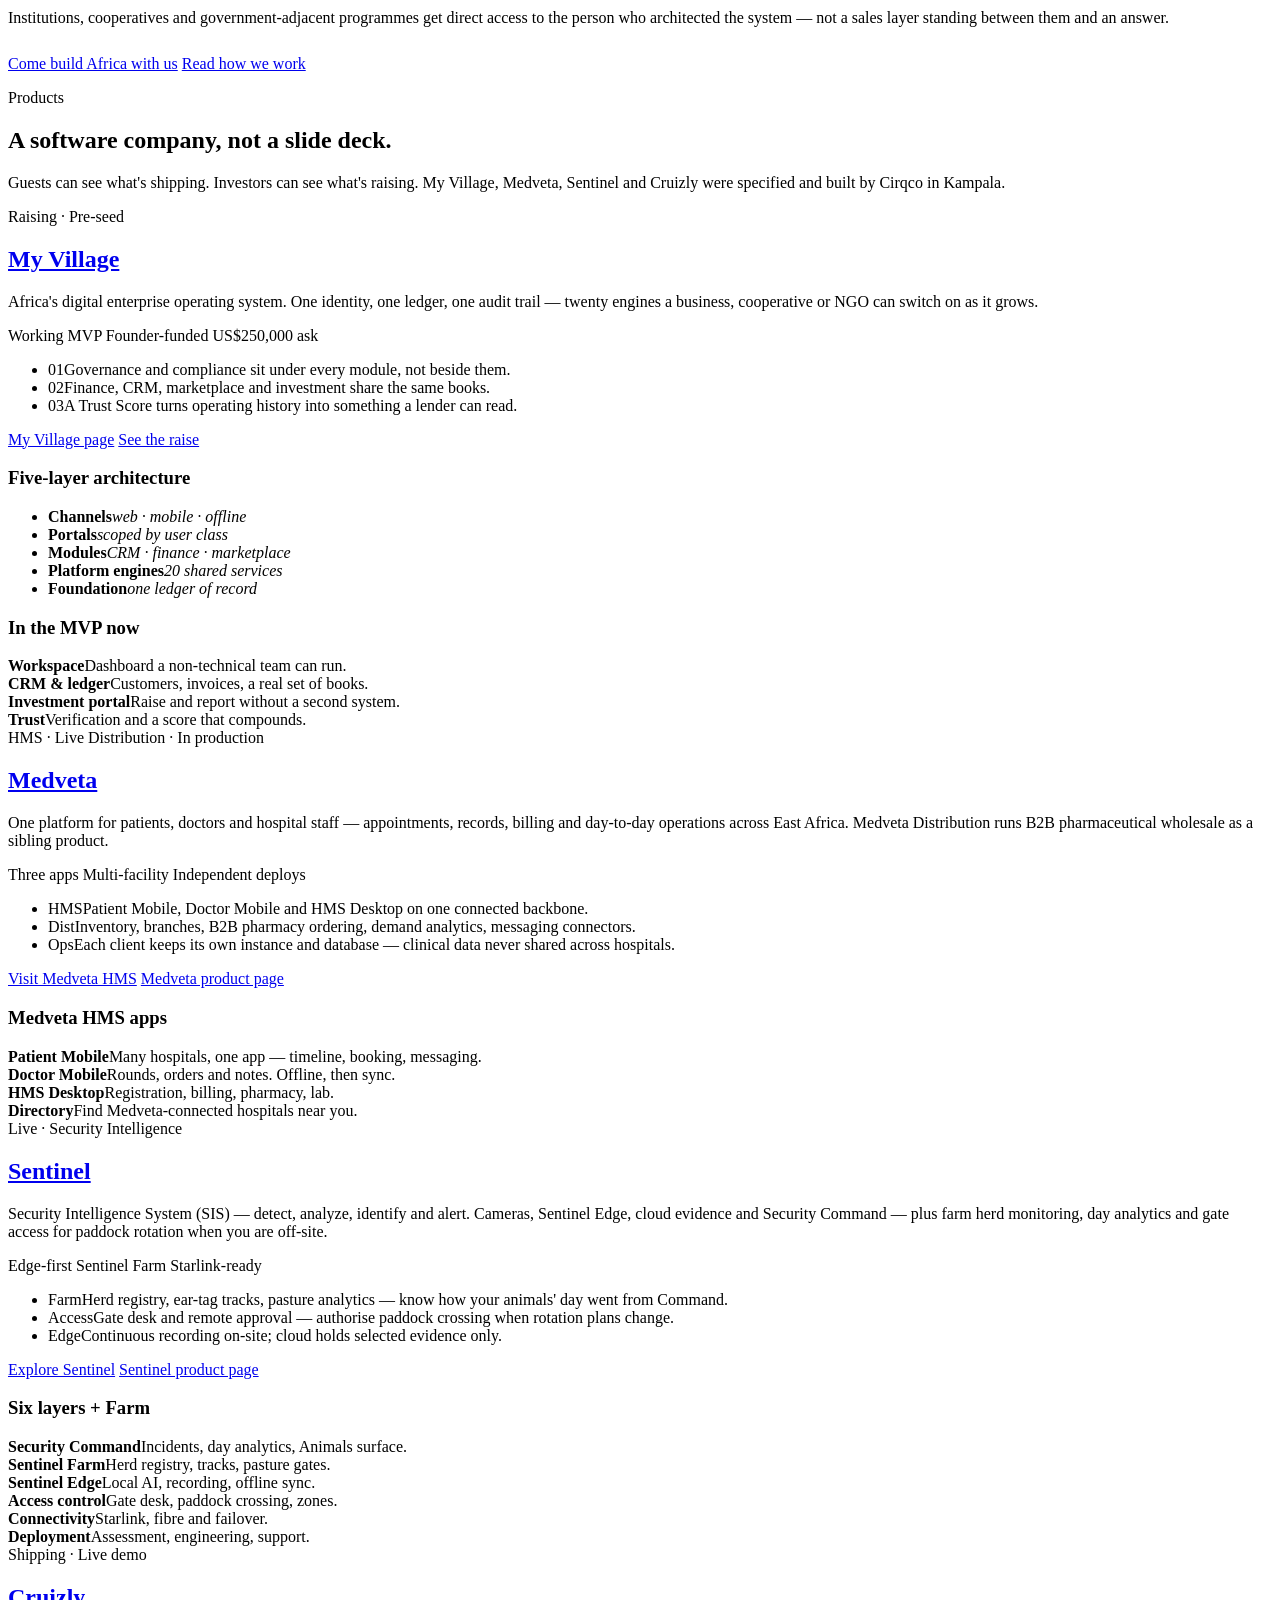
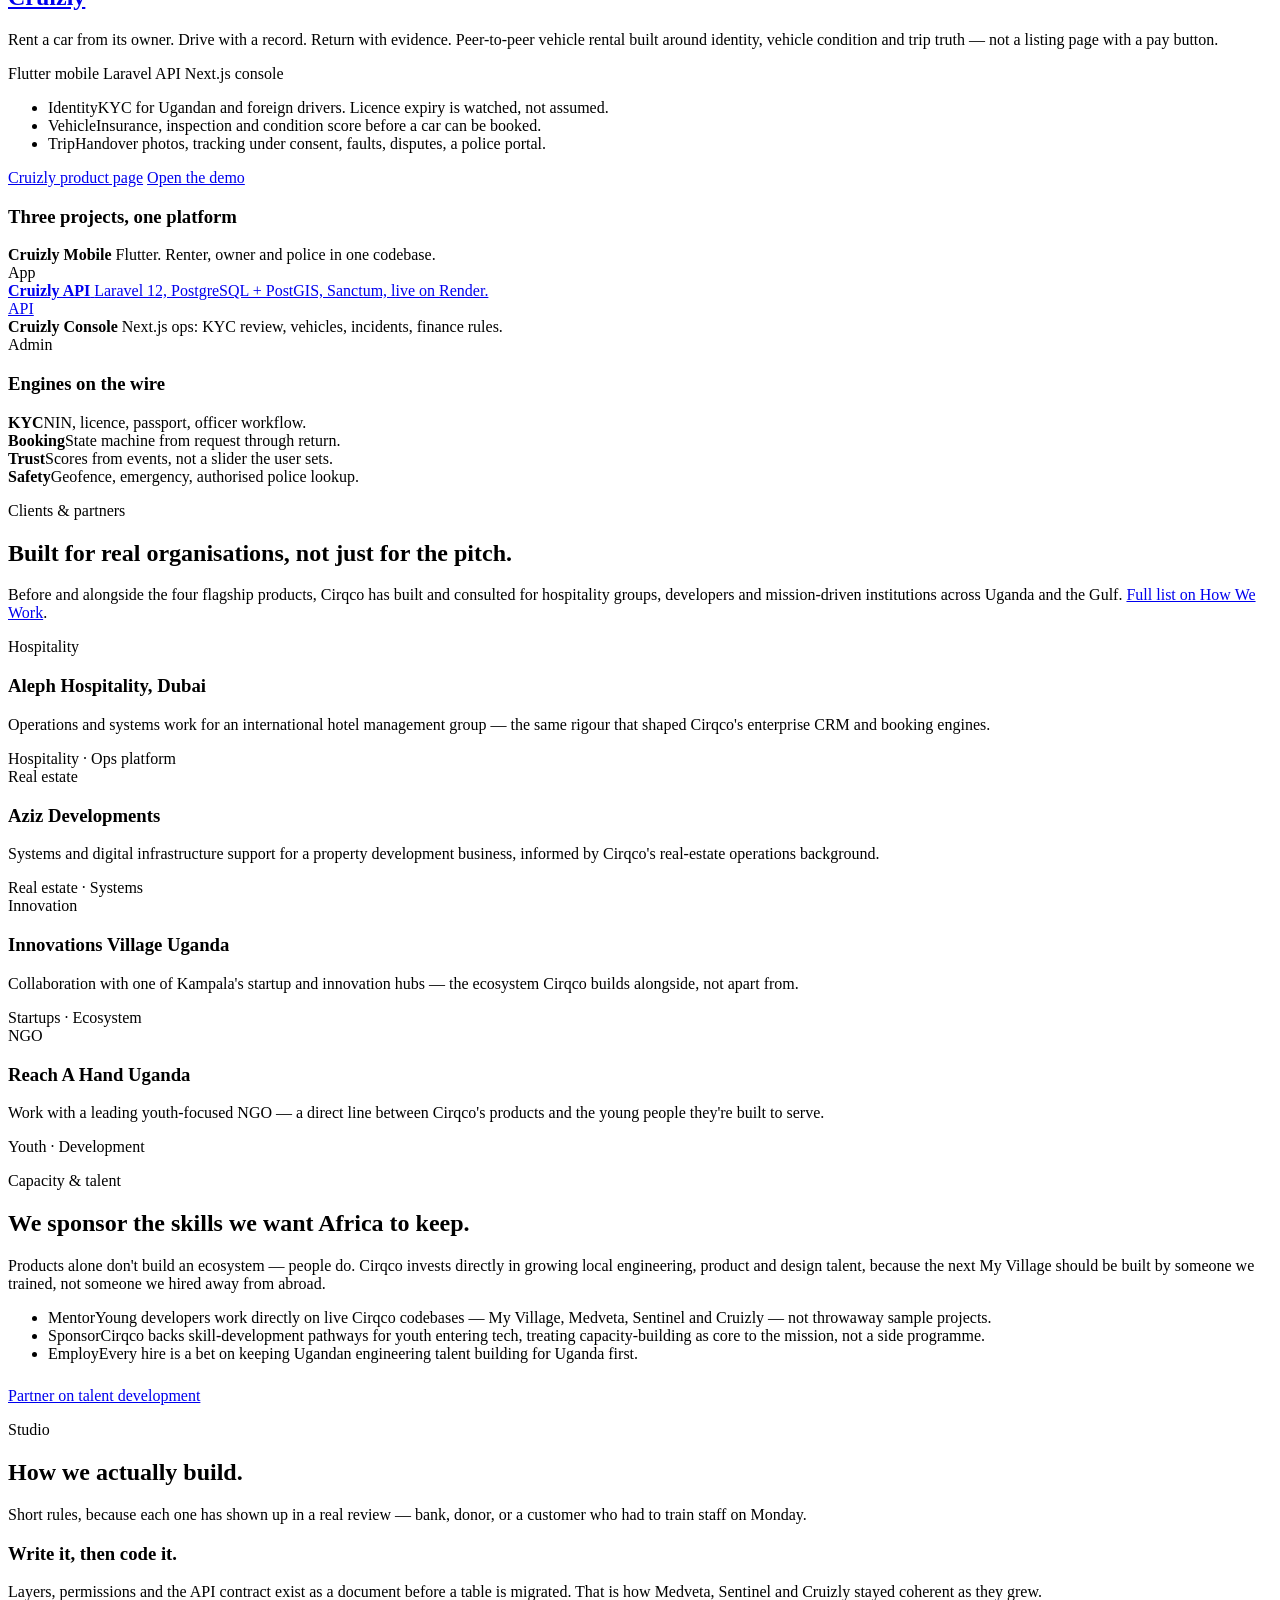
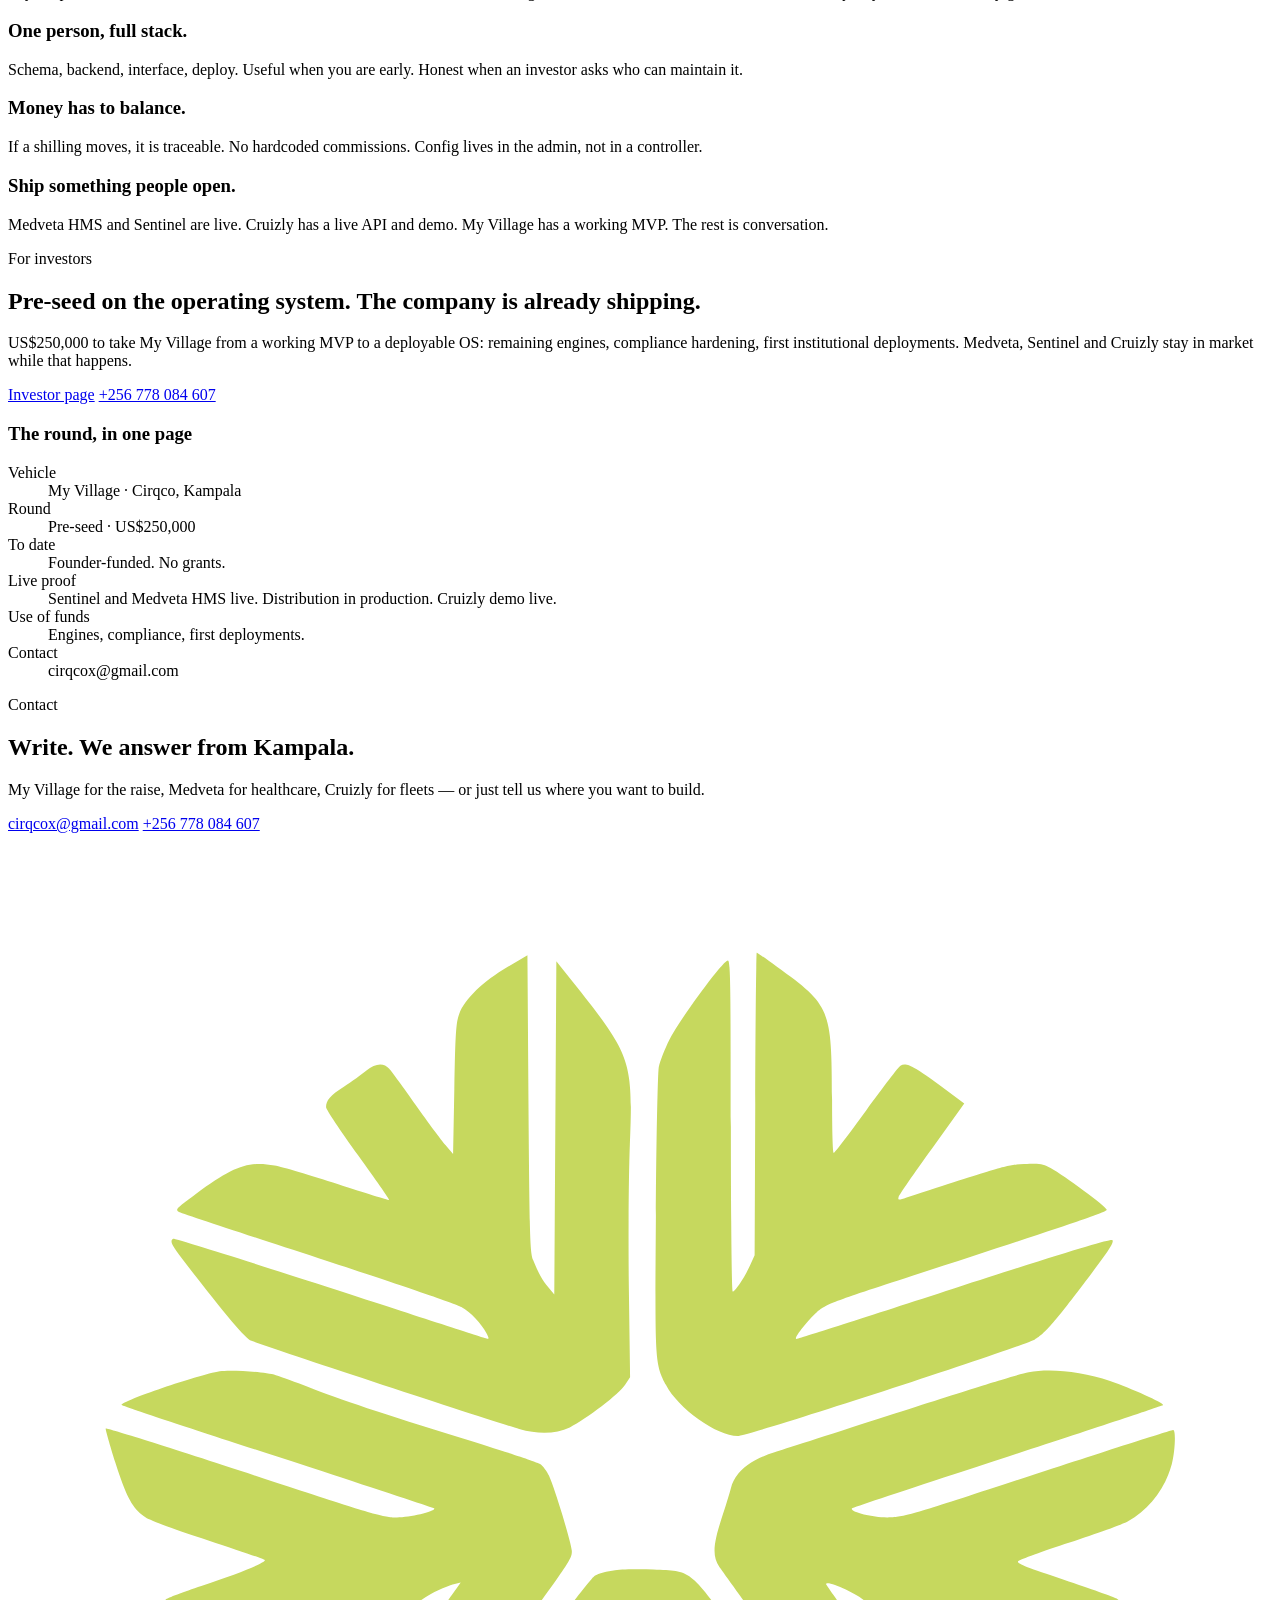
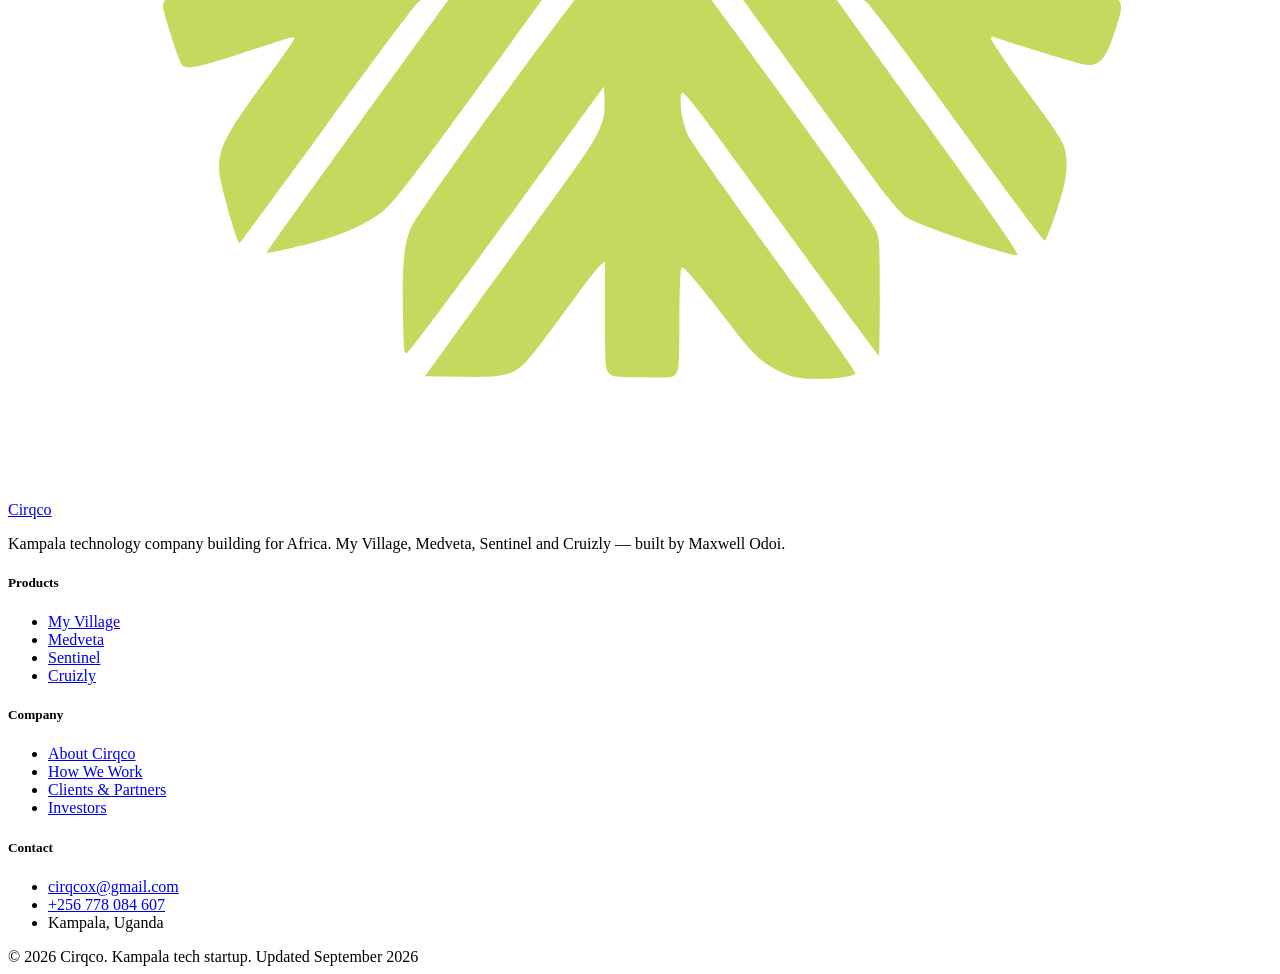
==== commit 33aba4ae: "Remove Sentinel packages and elevate Cirqco systems design" ====
--- a/index.html
+++ b/index.html
@@ -62,7 +62,7 @@
 <header class="site-nav">
   <div class="wrap">
     <a href="/cirqco/" class="logo">
-      <svg class="mark" viewBox="0 0 612 612" aria-hidden="true"><use href="#mv-mark" fill="#1D4538"/></svg>
+      <svg class="mark" viewBox="0 0 612 612" aria-hidden="true"><use href="#mv-mark" fill="#67F7DF"/></svg>
       Cirqco
     </a>
     <nav class="nav-links" aria-label="Primary">
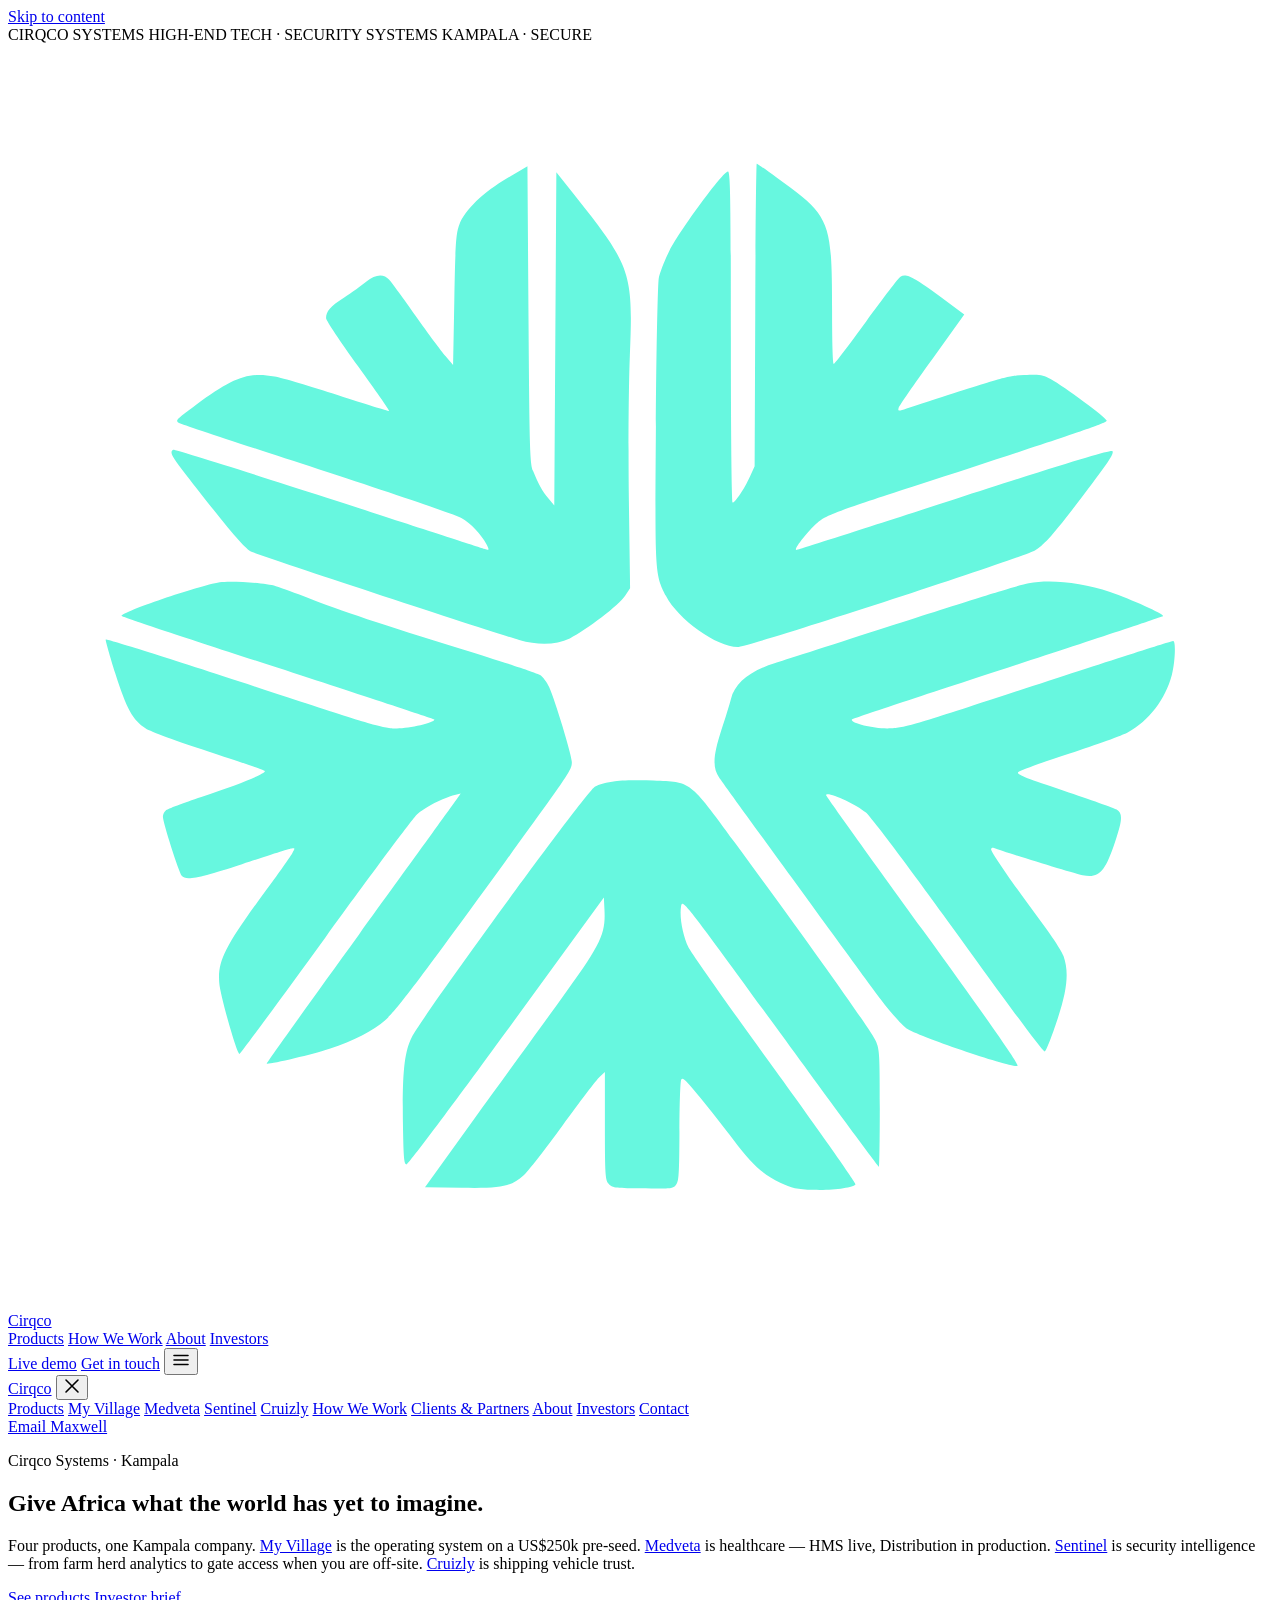
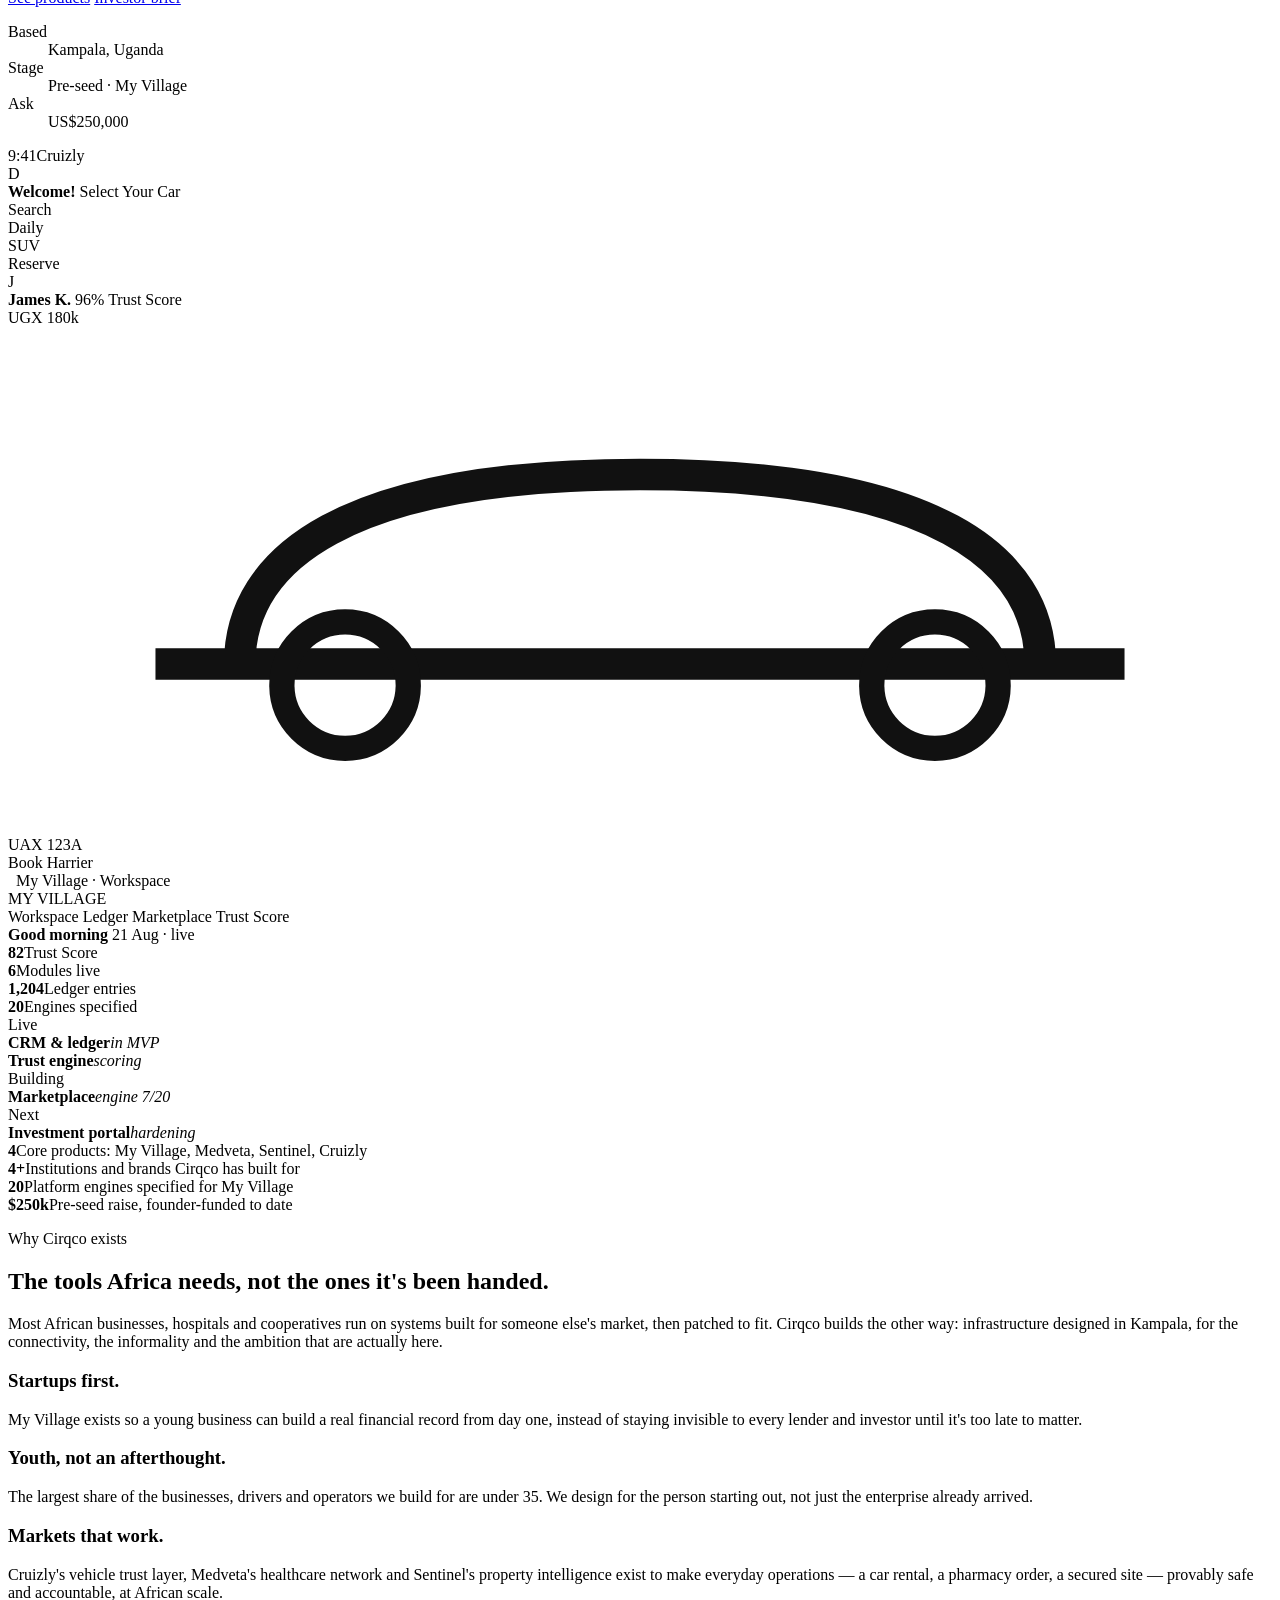
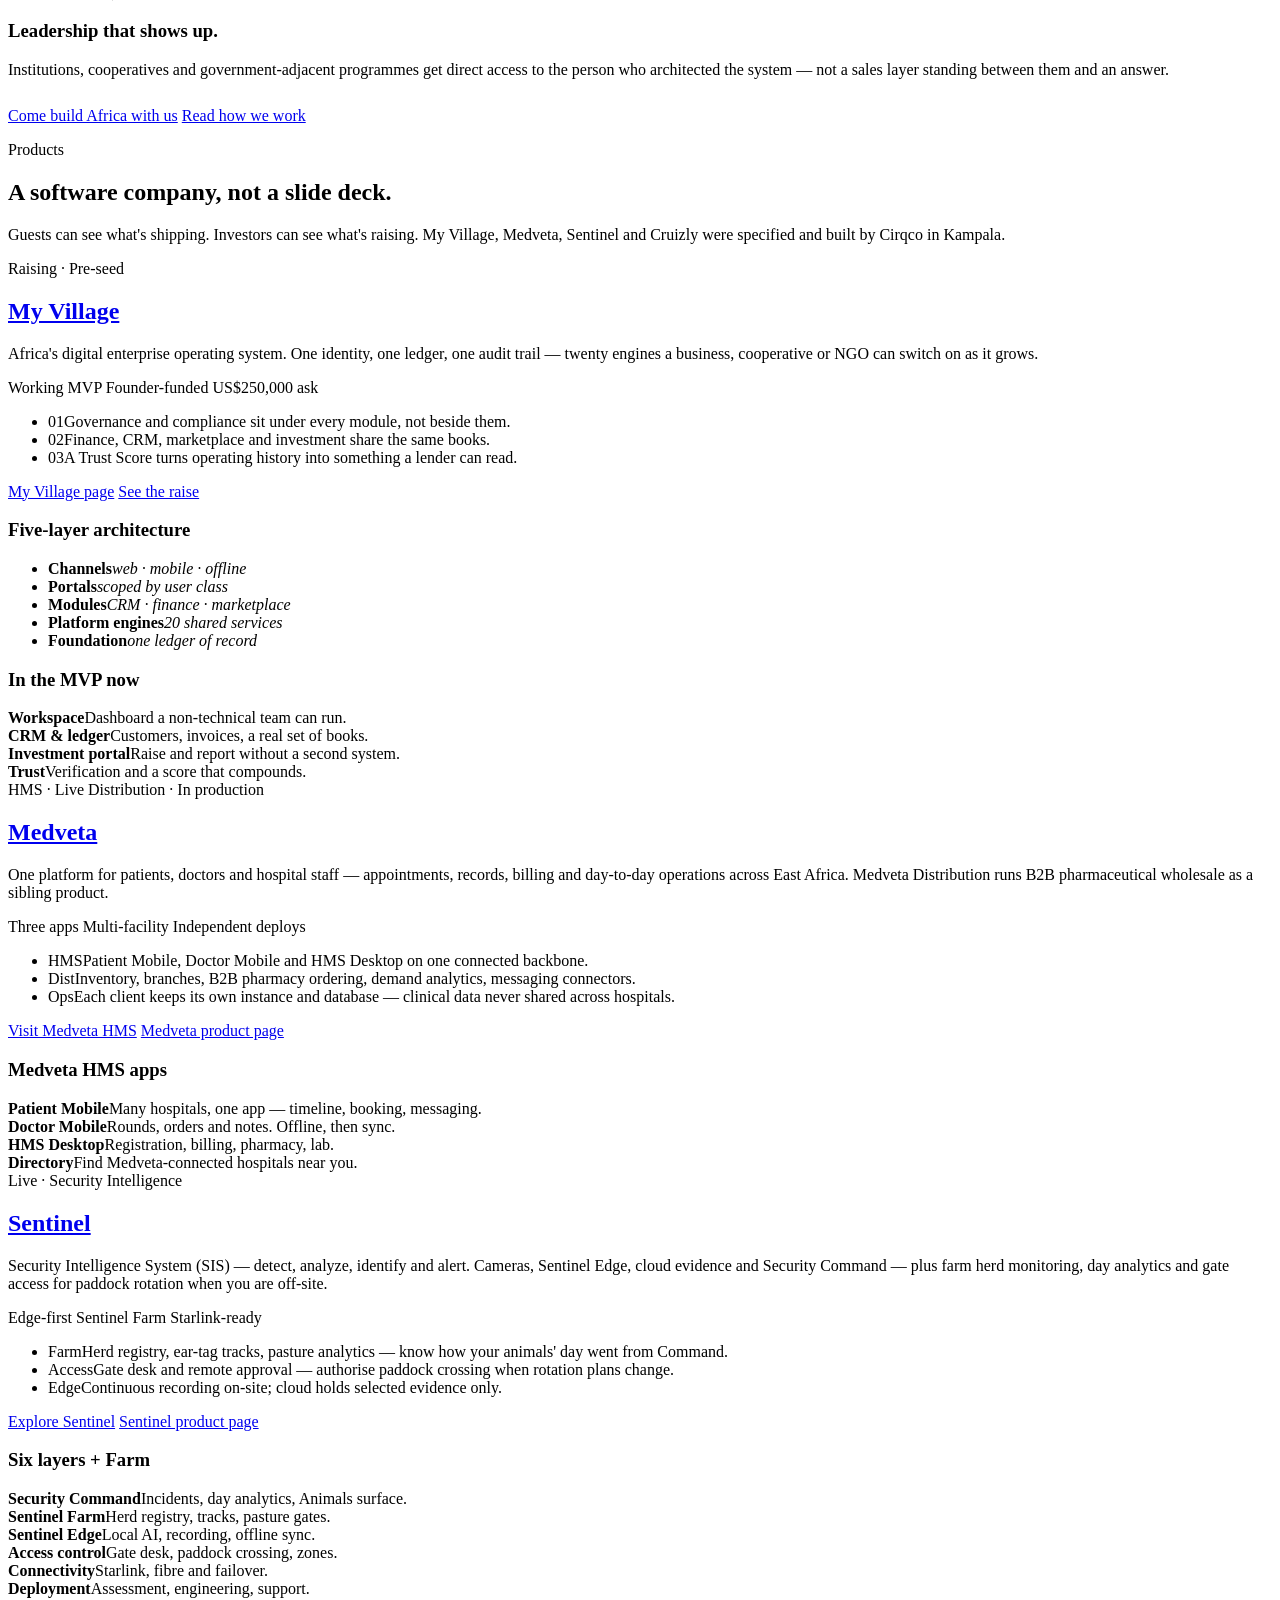
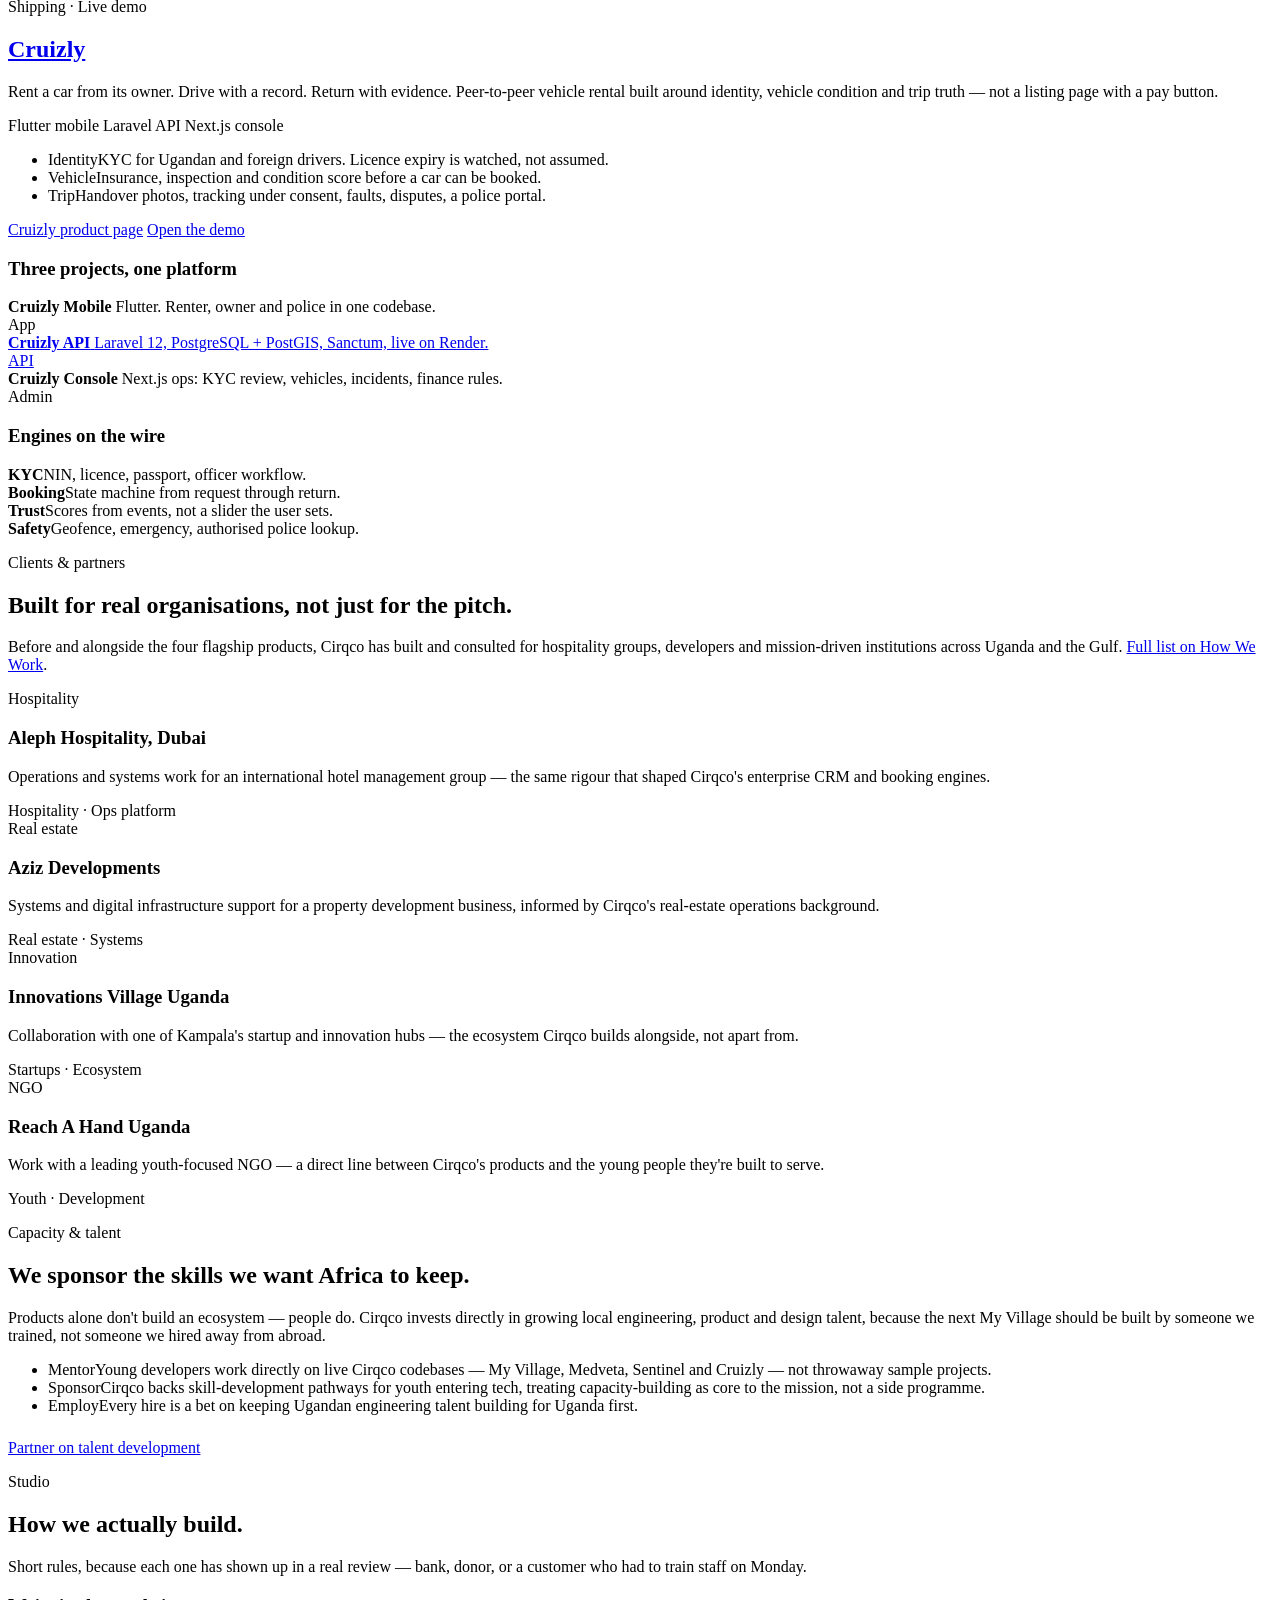
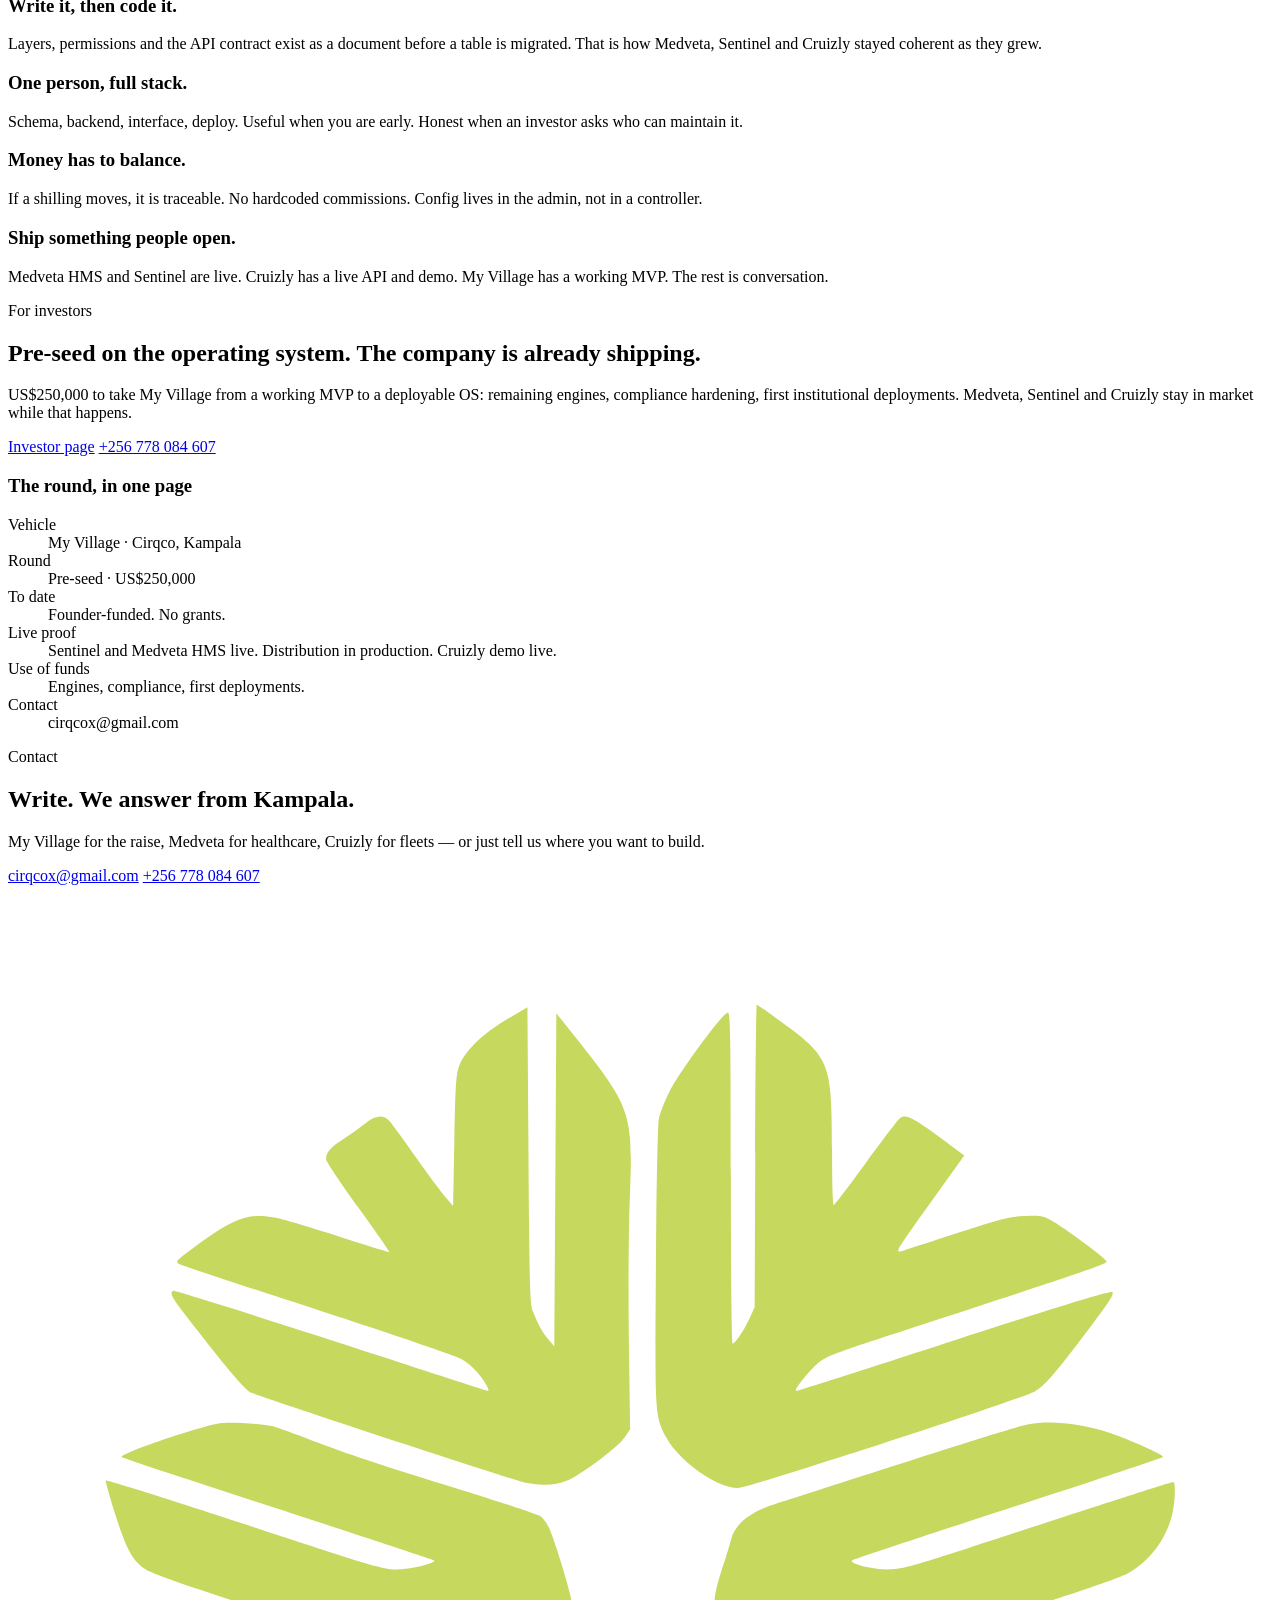
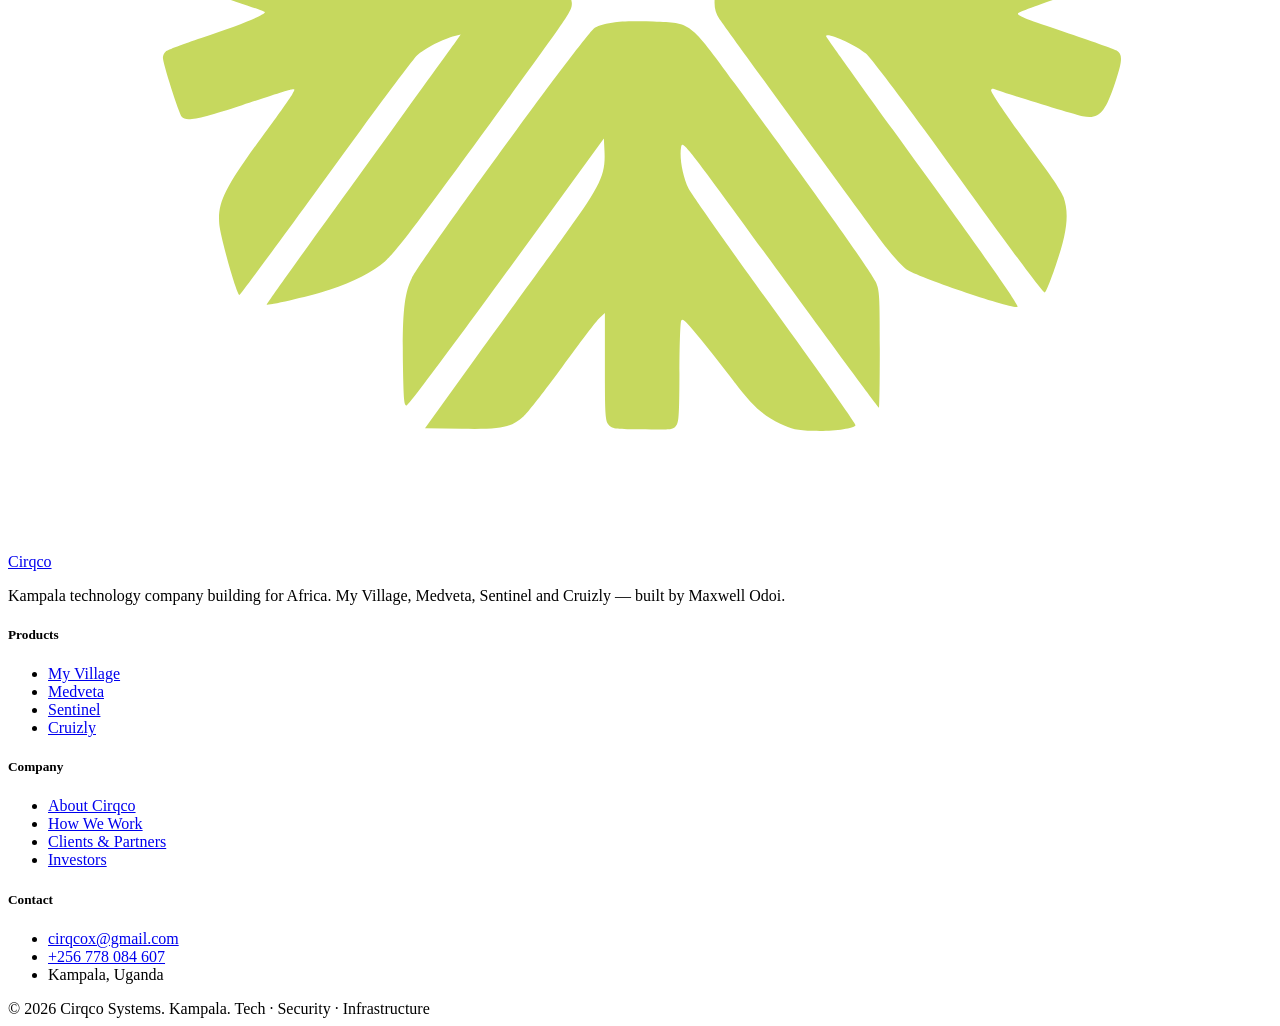
==== commit a69178c7: "Recast Cirqco as a systems-and-security instrument. Keep the product facts and page structure from t" ====
--- a/index.html
+++ b/index.html
@@ -9,7 +9,7 @@
 <meta name="googlebot" content="index, follow, max-image-preview:large, max-snippet:-1, max-video-preview:-1" />
 <meta name="bingbot" content="index, follow, max-image-preview:large, max-snippet:-1, max-video-preview:-1" />
 <meta name="author" content="Maxwell Odoi" />
-<meta name="theme-color" content="#16180F" />
+<meta name="theme-color" content="#070908" />
 <meta name="geo.region" content="UG-C" />
 <meta name="geo.placename" content="Kampala" />
 <meta name="language" content="en" />
@@ -44,7 +44,7 @@
 <link rel="manifest" href="/cirqco/site.webmanifest" />
 <link rel="sitemap" type="application/xml" href="/cirqco/sitemap.xml" />
 
-<link rel="stylesheet" href="/cirqco/assets/css/style.css?v=8" />
+<link rel="stylesheet" href="/cirqco/assets/css/style.css?v=10" />
 
 <script type="application/ld+json">{"@context":"https://schema.org","@graph":[{"@type":"Organization","@id":"https://cirqco.com/#organization","name":"Cirqco","legalName":"Cirqco","alternateName":["Cirqco Kampala","Cirqco Uganda"],"url":"https://cirqco.com/","logo":{"@type":"ImageObject","url":"https://cirqco.com/assets/img/icon-512.png","width":512,"height":512},"image":"https://cirqco.com/assets/img/og-cover.jpg","description":"Cirqco is a Kampala, Uganda technology company building infrastructure for Africa: My Village, Medveta, Sentinel and Cruizly.","disambiguatingDescription":"A technology company in Kampala building enterprise software, healthcare systems and vehicle-trust infrastructure for African markets. Not a property management firm and not a coming-soon crypto landing page.","slogan":"Give Africa what the world has yet to imagine.","foundingLocation":{"@type":"Place","address":{"@type":"PostalAddress","addressLocality":"Kampala","addressCountry":"UG"}},"address":{"@type":"PostalAddress","addressLocality":"Kampala","addressCountry":"UG"},"areaServed":["UG","KE","TZ","RW","AE"],"knowsAbout":["My Village","Medveta","Sentinel","Cruizly","Enterprise software","Healthcare technology","Physical security","Security intelligence","Vehicle trust platforms","Financial inclusion infrastructure","Youth enterprise development"],"founder":{"@id":"https://cirqco.com/#founder"},"employee":{"@id":"https://cirqco.com/#founder"},"contactPoint":{"@type":"ContactPoint","email":"cirqcox@gmail.com","telephone":"+256-778-084-607","contactType":"sales","areaServed":"UG","availableLanguage":["en"]}},{"@type":"Person","@id":"https://cirqco.com/#founder","name":"Maxwell Odoi","jobTitle":"Founder & CEO","image":"https://cirqco.com/assets/img/maxwell-founder.jpg","url":"https://cirqco.com/about-us","email":"mailto:cirqcox@gmail.com","worksFor":{"@id":"https://cirqco.com/#organization"},"address":{"@type":"PostalAddress","addressLocality":"Kampala","addressCountry":"UG"}},{"@type":"WebSite","@id":"https://cirqco.com/#website","name":"Cirqco","url":"https://cirqco.com/","inLanguage":"en","dateModified":"2026-09-04T10:30:00+03:00","publisher":{"@id":"https://cirqco.com/#organization"},"about":{"@id":"https://cirqco.com/#organization"}},{"@type":"WebPage","@id":"https://cirqco.com/#webpage","url":"https://cirqco.com/","name":"Cirqco | Kampala tech company — My Village, Medveta, Sentinel & Cruizly","description":"Cirqco is a Kampala software company founded by Maxwell Odoi, building infrastructure for Africa. My Village: enterprise OS, pre-seed. Medveta: HMS live. Sentinel: security intelligence, live. Cruizly: vehicle trust, shipping.","dateModified":"2026-09-04T10:30:00+03:00","isPartOf":{"@id":"https://cirqco.com/#website"},"about":{"@id":"https://cirqco.com/#organization"},"inLanguage":"en","primaryImageOfPage":"https://cirqco.com/assets/img/og-cover.jpg"},{"@type":"SoftwareApplication","name":"My Village","applicationCategory":"BusinessApplication","operatingSystem":"Web, Android, iOS","description":"Digital enterprise operating system for African business, finance and trust.","url":"https://cirqco.com/my-village","creator":{"@id":"https://cirqco.com/#organization"}},{"@type":"SoftwareApplication","name":"Medveta","applicationCategory":"HealthApplication","operatingSystem":"Web, Android, iOS, Windows","description":"Healthcare technology platform: Medveta HMS for connected hospital management (Patient Mobile, Doctor Mobile, HMS Desktop) and Medveta Distribution for pharmaceutical wholesale.","url":"https://cirqco.com/medveta","creator":{"@id":"https://cirqco.com/#organization"}},{"@type":"SoftwareApplication","name":"Sentinel","alternateName":"Sentinel SIS","applicationCategory":"SecurityApplication","operatingSystem":"Windows, Android, Web","description":"Security Intelligence System: surveillance, Sentinel Edge, cloud evidence, Security Command, farm herd monitoring, access control and site connectivity.","url":"https://cirqco.com/sentinel","creator":{"@id":"https://cirqco.com/#organization"}},{"@type":"SoftwareApplication","name":"Cruizly","applicationCategory":"TravelApplication","operatingSystem":"Android, iOS, Web","description":"Peer-to-peer vehicle rental with identity, vehicle and trip trust records.","url":"https://cirqco.com/cruizly","creator":{"@id":"https://cirqco.com/#organization"}}]}</script>
 </head>
@@ -59,6 +59,11 @@
     </symbol>
   </defs>
 </svg>
+<div class="sys-rail">
+  <span>CIRQCO SYSTEMS</span>
+  <span class="sys-rail-mid">HIGH-END TECH · SECURITY SYSTEMS</span>
+  <span class="sys-live"><i></i>KAMPALA · SECURE</span>
+</div>
 <header class="site-nav">
   <div class="wrap">
     <a href="/cirqco/" class="logo">
@@ -75,7 +80,7 @@
       <a href="https://cruizly-api.onrender.com/mobile/" class="btn btn-line" target="_blank" rel="noopener">Live demo</a>
       <a href="/cirqco/#contact" class="btn btn-ink">Get in touch</a>
       <button class="nav-toggle" type="button" aria-label="Open menu">
-        <svg width="18" height="18" viewBox="0 0 18 18" fill="none" aria-hidden="true"><path d="M2 4.5H16M2 9H16M2 13.5H16" stroke="#16180F" stroke-width="1.6" stroke-linecap="round"/></svg>
+        <svg width="18" height="18" viewBox="0 0 18 18" fill="none" aria-hidden="true"><path d="M2 4.5H16M2 9H16M2 13.5H16" stroke="currentColor" stroke-width="1.6" stroke-linecap="round"/></svg>
       </button>
     </div>
   </div>
@@ -85,7 +90,7 @@
   <div class="mobile-menu-top">
     <a href="/cirqco/" class="logo">Cirqco</a>
     <button class="mobile-close" type="button" aria-label="Close menu">
-      <svg width="16" height="16" viewBox="0 0 16 16" fill="none" aria-hidden="true"><path d="M2 2L14 14M14 2L2 14" stroke="#16180F" stroke-width="1.6" stroke-linecap="round"/></svg>
+      <svg width="16" height="16" viewBox="0 0 16 16" fill="none" aria-hidden="true"><path d="M2 2L14 14M14 2L2 14" stroke="currentColor" stroke-width="1.6" stroke-linecap="round"/></svg>
     </button>
   </div>
   <nav>
@@ -107,6 +112,7 @@
   <section class="hero" id="top">
     <div class="wrap hero-grid">
       <div>
+        <p class="kicker">Cirqco Systems · Kampala</p>
         <h1>Give Africa what the world has yet to imagine.</h1>
         <p class="lede">Four products, one Kampala company. <a href="/cirqco/my-village">My Village</a> is the operating system on a US$250k pre-seed. <a href="/cirqco/medveta">Medveta</a> is healthcare — HMS live, Distribution in production. <a href="/cirqco/sentinel">Sentinel</a> is security intelligence — from farm herd analytics to gate access when you are off-site. <a href="/cirqco/cruizly">Cruizly</a> is shipping vehicle trust.</p>
         <div class="hero-ctas">
@@ -574,8 +580,8 @@
       </div>
     </div>
     <div class="footer-bottom">
-      <span>&copy; 2026 Cirqco. Kampala tech startup.</span>
-      <span>Updated September 2026</span>
+      <span>&copy; 2026 Cirqco Systems. Kampala.</span>
+      <span>Tech · Security · Infrastructure</span>
     </div>
   </div>
 </footer>
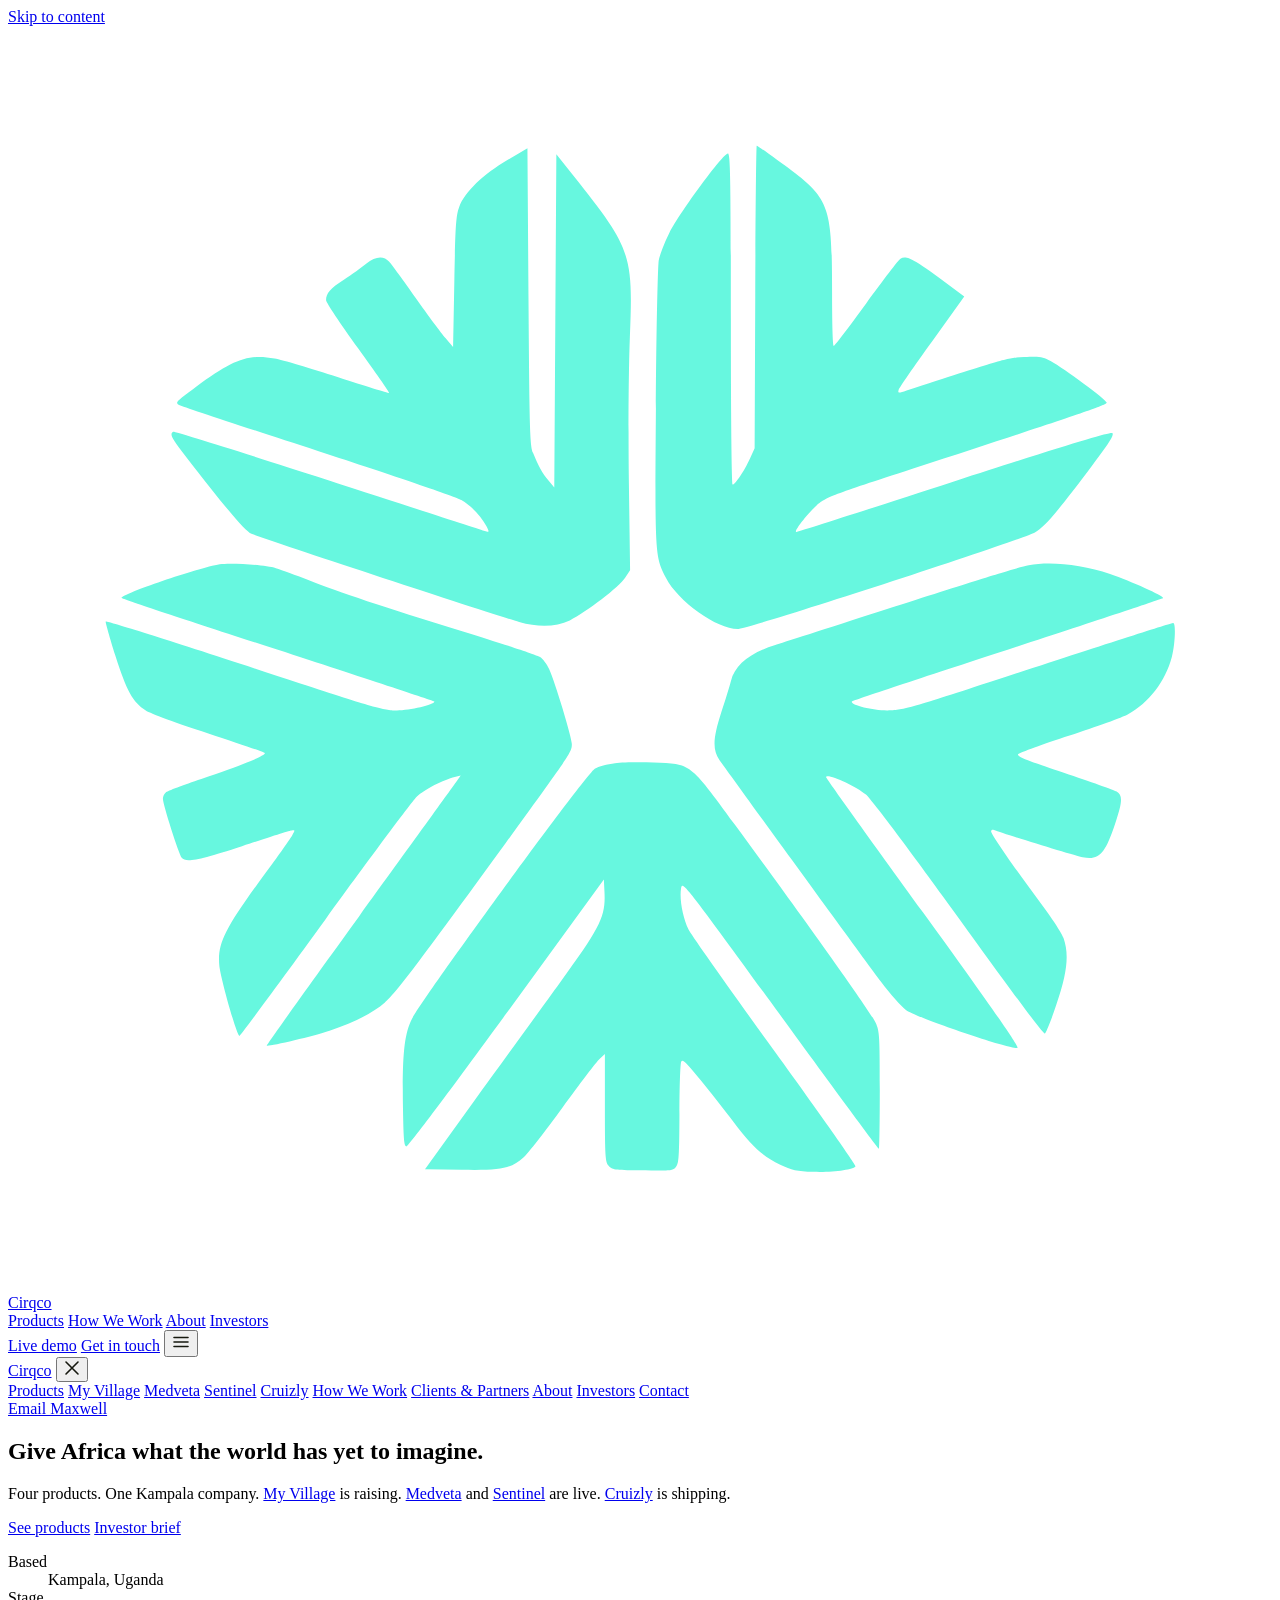
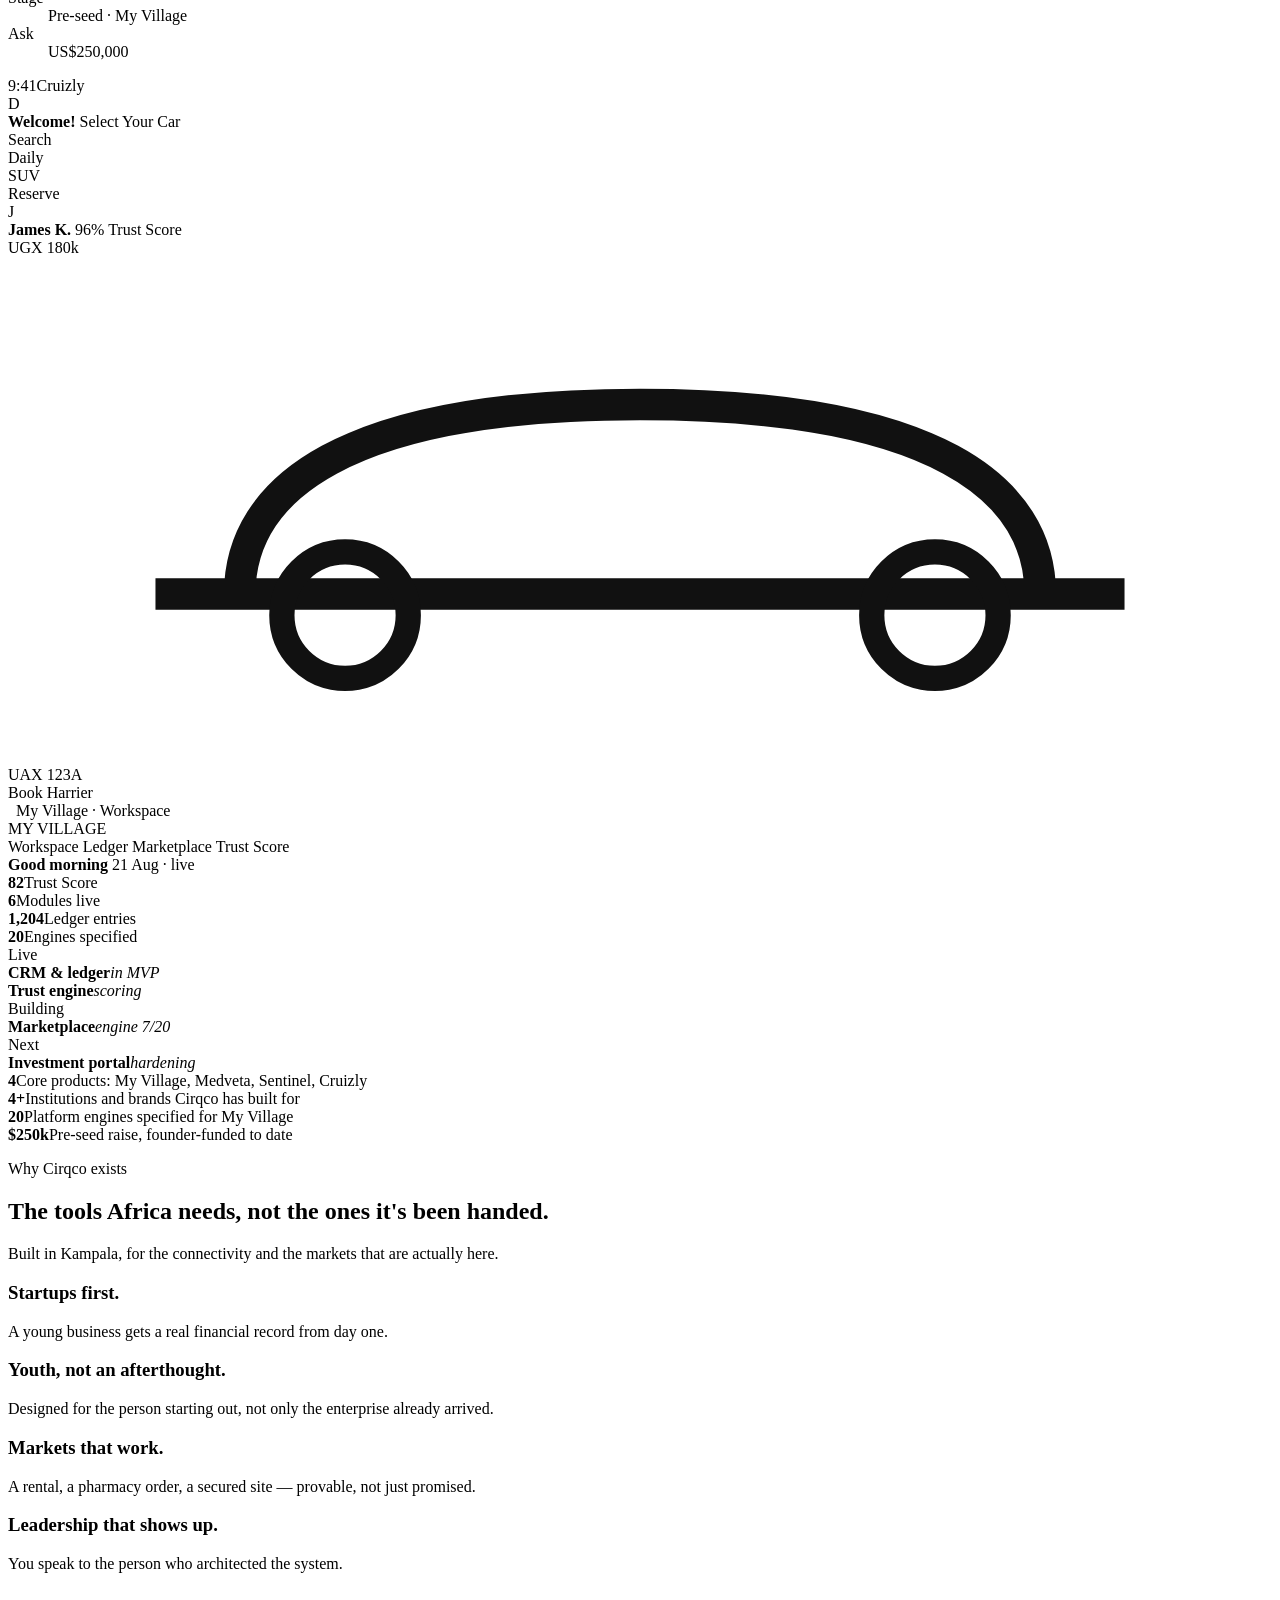
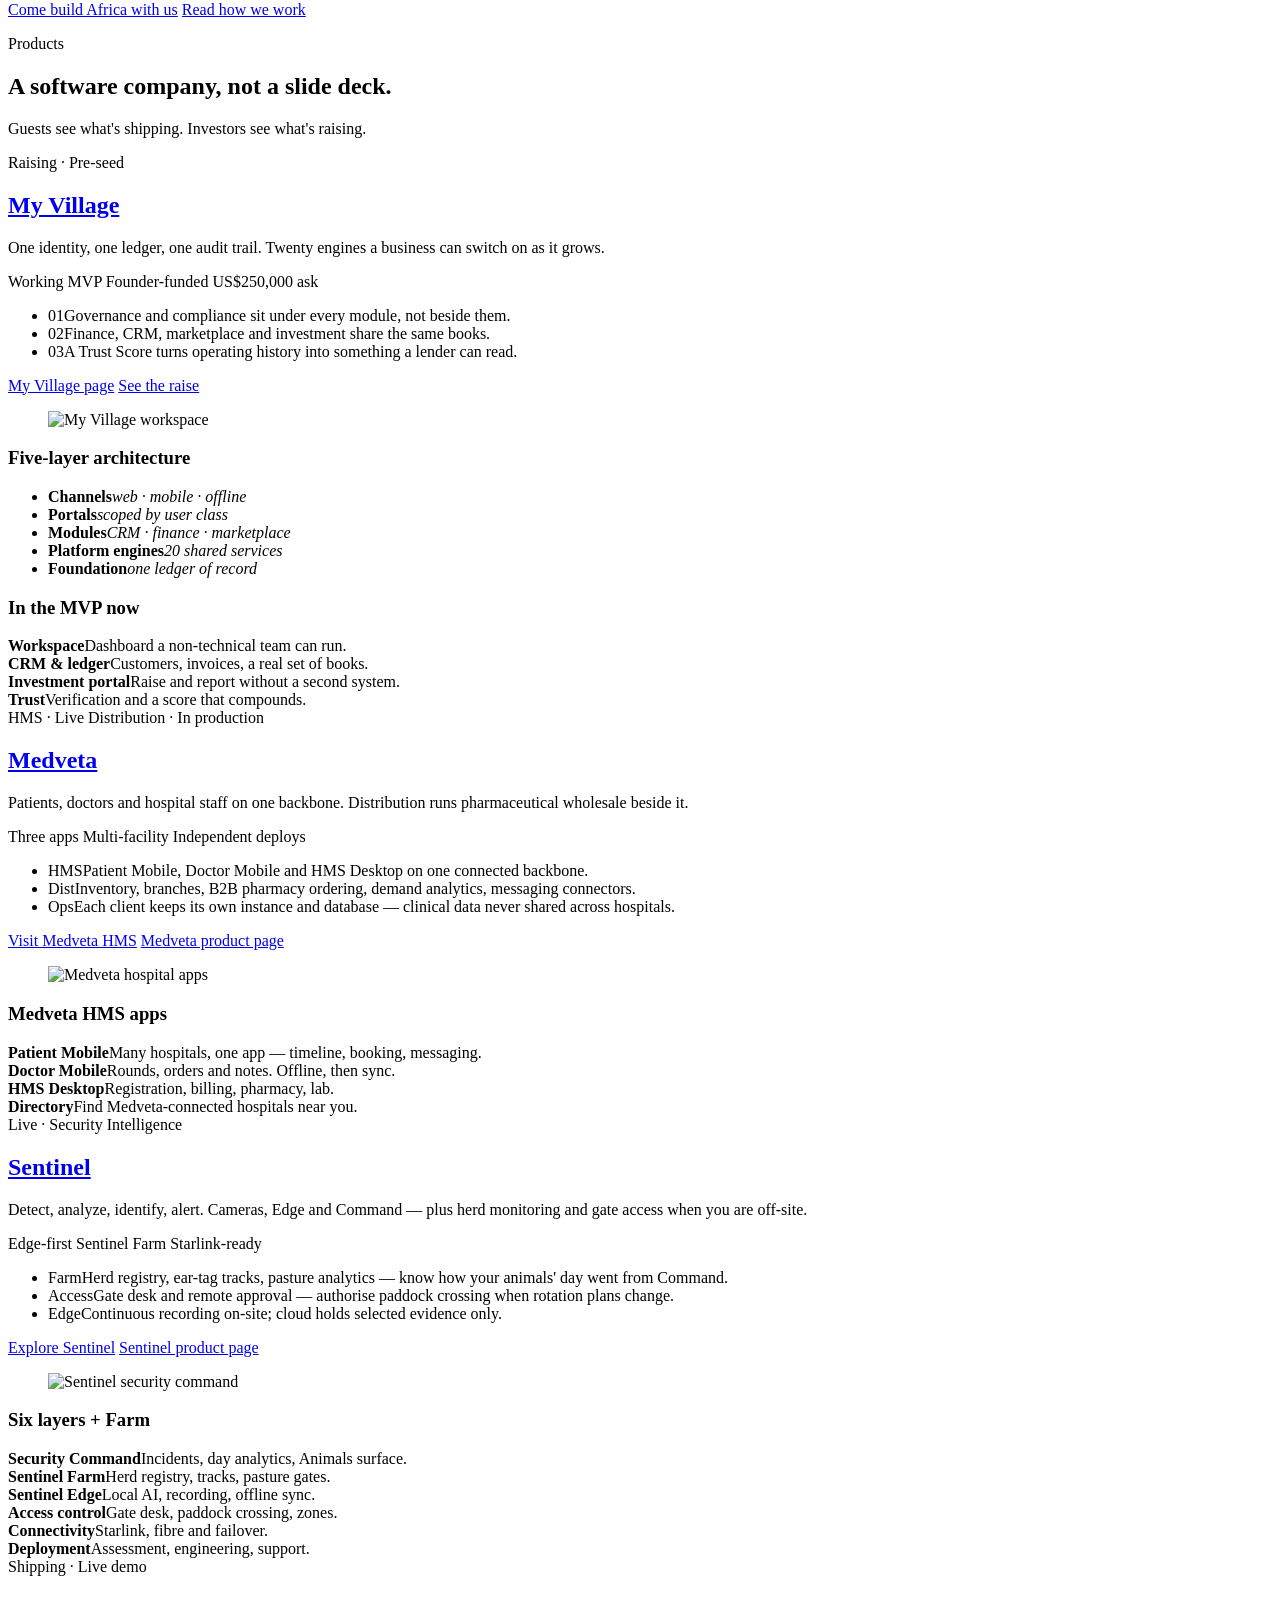
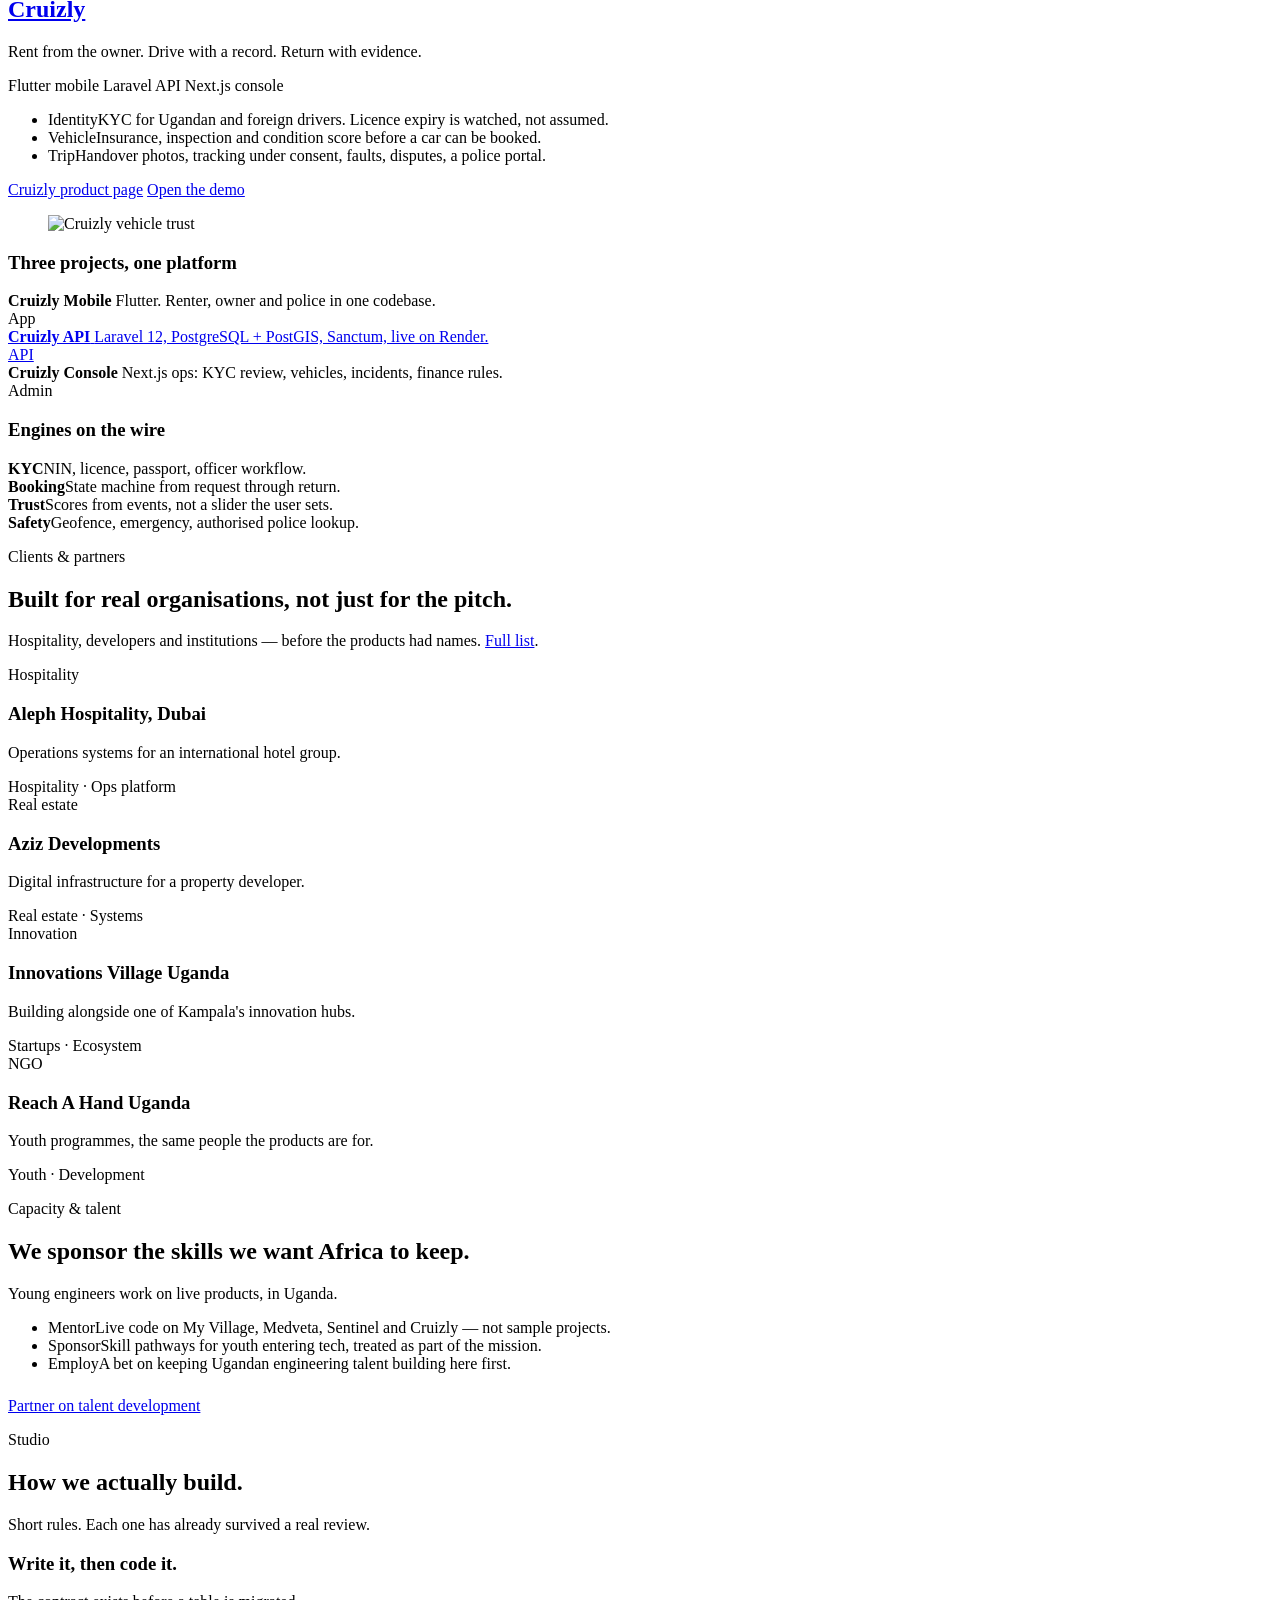
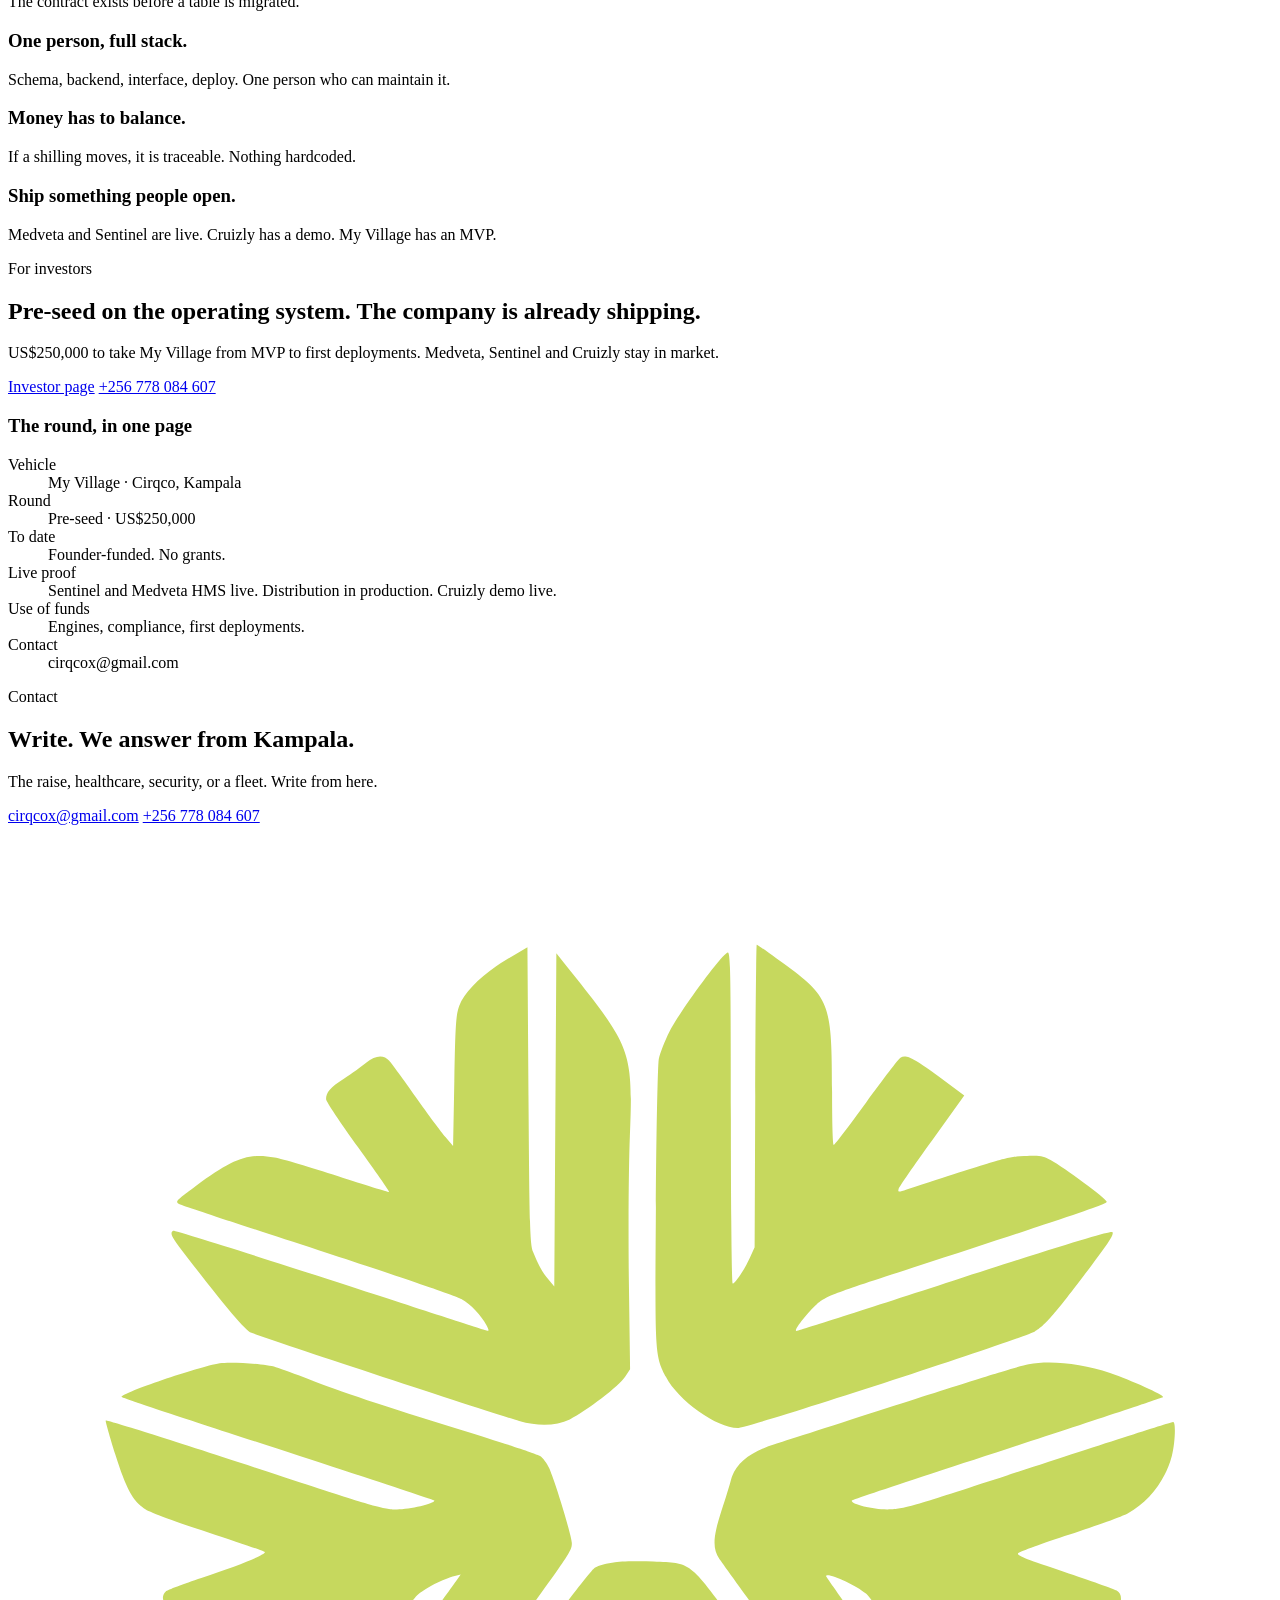
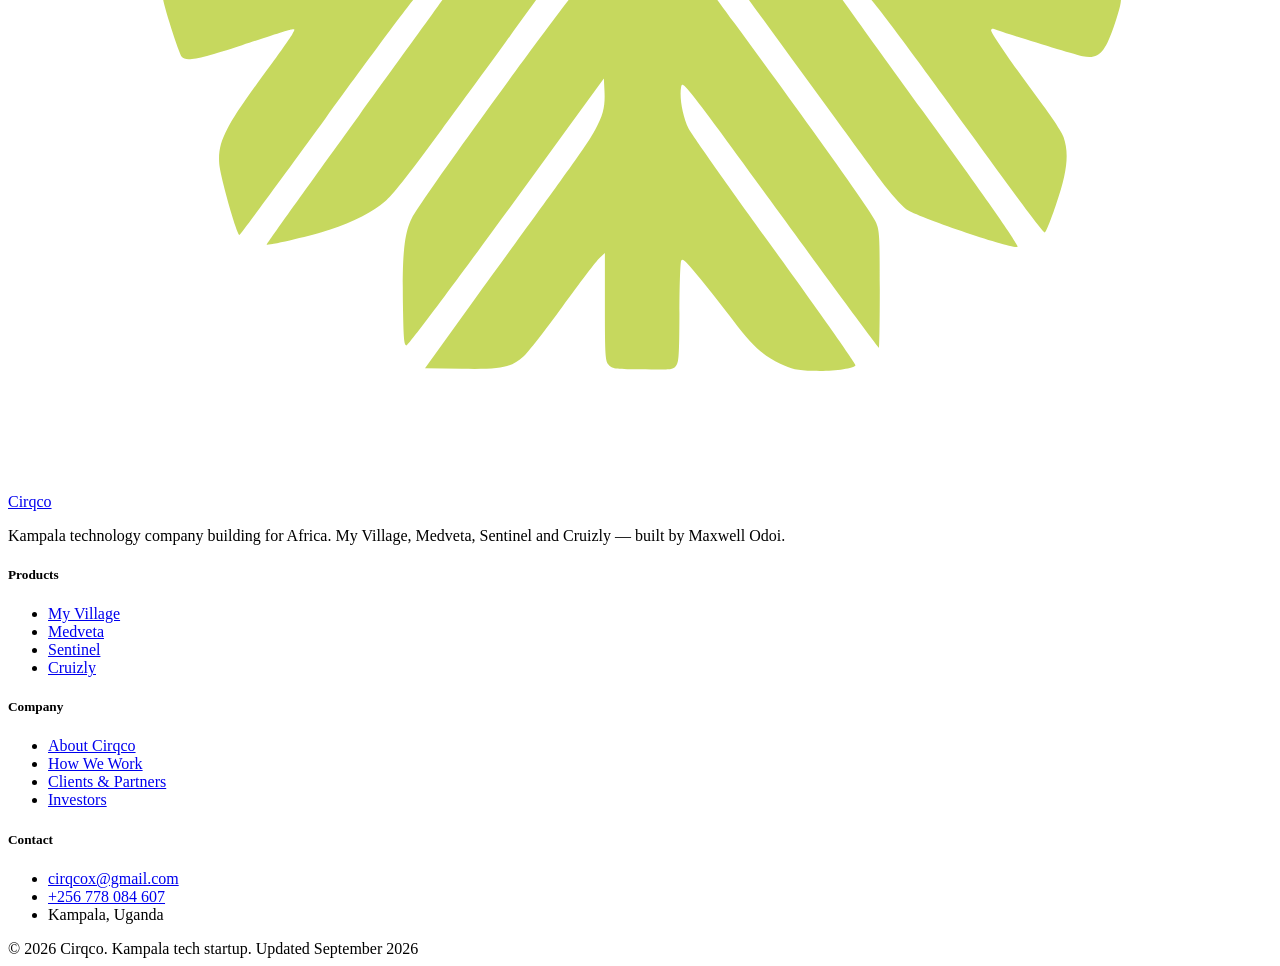
==== commit ab782490: "Restore the previous Cirqco look and show more, say less. Bring back the mint-and-navy interface, sh" ====
--- a/index.html
+++ b/index.html
@@ -9,7 +9,7 @@
 <meta name="googlebot" content="index, follow, max-image-preview:large, max-snippet:-1, max-video-preview:-1" />
 <meta name="bingbot" content="index, follow, max-image-preview:large, max-snippet:-1, max-video-preview:-1" />
 <meta name="author" content="Maxwell Odoi" />
-<meta name="theme-color" content="#070908" />
+<meta name="theme-color" content="#16180F" />
 <meta name="geo.region" content="UG-C" />
 <meta name="geo.placename" content="Kampala" />
 <meta name="language" content="en" />
@@ -44,7 +44,7 @@
 <link rel="manifest" href="/cirqco/site.webmanifest" />
 <link rel="sitemap" type="application/xml" href="/cirqco/sitemap.xml" />
 
-<link rel="stylesheet" href="/cirqco/assets/css/style.css?v=10" />
+<link rel="stylesheet" href="/cirqco/assets/css/style.css?v=9" />
 
 <script type="application/ld+json">{"@context":"https://schema.org","@graph":[{"@type":"Organization","@id":"https://cirqco.com/#organization","name":"Cirqco","legalName":"Cirqco","alternateName":["Cirqco Kampala","Cirqco Uganda"],"url":"https://cirqco.com/","logo":{"@type":"ImageObject","url":"https://cirqco.com/assets/img/icon-512.png","width":512,"height":512},"image":"https://cirqco.com/assets/img/og-cover.jpg","description":"Cirqco is a Kampala, Uganda technology company building infrastructure for Africa: My Village, Medveta, Sentinel and Cruizly.","disambiguatingDescription":"A technology company in Kampala building enterprise software, healthcare systems and vehicle-trust infrastructure for African markets. Not a property management firm and not a coming-soon crypto landing page.","slogan":"Give Africa what the world has yet to imagine.","foundingLocation":{"@type":"Place","address":{"@type":"PostalAddress","addressLocality":"Kampala","addressCountry":"UG"}},"address":{"@type":"PostalAddress","addressLocality":"Kampala","addressCountry":"UG"},"areaServed":["UG","KE","TZ","RW","AE"],"knowsAbout":["My Village","Medveta","Sentinel","Cruizly","Enterprise software","Healthcare technology","Physical security","Security intelligence","Vehicle trust platforms","Financial inclusion infrastructure","Youth enterprise development"],"founder":{"@id":"https://cirqco.com/#founder"},"employee":{"@id":"https://cirqco.com/#founder"},"contactPoint":{"@type":"ContactPoint","email":"cirqcox@gmail.com","telephone":"+256-778-084-607","contactType":"sales","areaServed":"UG","availableLanguage":["en"]}},{"@type":"Person","@id":"https://cirqco.com/#founder","name":"Maxwell Odoi","jobTitle":"Founder & CEO","image":"https://cirqco.com/assets/img/maxwell-founder.jpg","url":"https://cirqco.com/about-us","email":"mailto:cirqcox@gmail.com","worksFor":{"@id":"https://cirqco.com/#organization"},"address":{"@type":"PostalAddress","addressLocality":"Kampala","addressCountry":"UG"}},{"@type":"WebSite","@id":"https://cirqco.com/#website","name":"Cirqco","url":"https://cirqco.com/","inLanguage":"en","dateModified":"2026-09-04T10:30:00+03:00","publisher":{"@id":"https://cirqco.com/#organization"},"about":{"@id":"https://cirqco.com/#organization"}},{"@type":"WebPage","@id":"https://cirqco.com/#webpage","url":"https://cirqco.com/","name":"Cirqco | Kampala tech company — My Village, Medveta, Sentinel & Cruizly","description":"Cirqco is a Kampala software company founded by Maxwell Odoi, building infrastructure for Africa. My Village: enterprise OS, pre-seed. Medveta: HMS live. Sentinel: security intelligence, live. Cruizly: vehicle trust, shipping.","dateModified":"2026-09-04T10:30:00+03:00","isPartOf":{"@id":"https://cirqco.com/#website"},"about":{"@id":"https://cirqco.com/#organization"},"inLanguage":"en","primaryImageOfPage":"https://cirqco.com/assets/img/og-cover.jpg"},{"@type":"SoftwareApplication","name":"My Village","applicationCategory":"BusinessApplication","operatingSystem":"Web, Android, iOS","description":"Digital enterprise operating system for African business, finance and trust.","url":"https://cirqco.com/my-village","creator":{"@id":"https://cirqco.com/#organization"}},{"@type":"SoftwareApplication","name":"Medveta","applicationCategory":"HealthApplication","operatingSystem":"Web, Android, iOS, Windows","description":"Healthcare technology platform: Medveta HMS for connected hospital management (Patient Mobile, Doctor Mobile, HMS Desktop) and Medveta Distribution for pharmaceutical wholesale.","url":"https://cirqco.com/medveta","creator":{"@id":"https://cirqco.com/#organization"}},{"@type":"SoftwareApplication","name":"Sentinel","alternateName":"Sentinel SIS","applicationCategory":"SecurityApplication","operatingSystem":"Windows, Android, Web","description":"Security Intelligence System: surveillance, Sentinel Edge, cloud evidence, Security Command, farm herd monitoring, access control and site connectivity.","url":"https://cirqco.com/sentinel","creator":{"@id":"https://cirqco.com/#organization"}},{"@type":"SoftwareApplication","name":"Cruizly","applicationCategory":"TravelApplication","operatingSystem":"Android, iOS, Web","description":"Peer-to-peer vehicle rental with identity, vehicle and trip trust records.","url":"https://cirqco.com/cruizly","creator":{"@id":"https://cirqco.com/#organization"}}]}</script>
 </head>
@@ -59,11 +59,6 @@
     </symbol>
   </defs>
 </svg>
-<div class="sys-rail">
-  <span>CIRQCO SYSTEMS</span>
-  <span class="sys-rail-mid">HIGH-END TECH · SECURITY SYSTEMS</span>
-  <span class="sys-live"><i></i>KAMPALA · SECURE</span>
-</div>
 <header class="site-nav">
   <div class="wrap">
     <a href="/cirqco/" class="logo">
@@ -80,7 +75,7 @@
       <a href="https://cruizly-api.onrender.com/mobile/" class="btn btn-line" target="_blank" rel="noopener">Live demo</a>
       <a href="/cirqco/#contact" class="btn btn-ink">Get in touch</a>
       <button class="nav-toggle" type="button" aria-label="Open menu">
-        <svg width="18" height="18" viewBox="0 0 18 18" fill="none" aria-hidden="true"><path d="M2 4.5H16M2 9H16M2 13.5H16" stroke="currentColor" stroke-width="1.6" stroke-linecap="round"/></svg>
+        <svg width="18" height="18" viewBox="0 0 18 18" fill="none" aria-hidden="true"><path d="M2 4.5H16M2 9H16M2 13.5H16" stroke="#16180F" stroke-width="1.6" stroke-linecap="round"/></svg>
       </button>
     </div>
   </div>
@@ -90,7 +85,7 @@
   <div class="mobile-menu-top">
     <a href="/cirqco/" class="logo">Cirqco</a>
     <button class="mobile-close" type="button" aria-label="Close menu">
-      <svg width="16" height="16" viewBox="0 0 16 16" fill="none" aria-hidden="true"><path d="M2 2L14 14M14 2L2 14" stroke="currentColor" stroke-width="1.6" stroke-linecap="round"/></svg>
+      <svg width="16" height="16" viewBox="0 0 16 16" fill="none" aria-hidden="true"><path d="M2 2L14 14M14 2L2 14" stroke="#16180F" stroke-width="1.6" stroke-linecap="round"/></svg>
     </button>
   </div>
   <nav>
@@ -112,9 +107,8 @@
   <section class="hero" id="top">
     <div class="wrap hero-grid">
       <div>
-        <p class="kicker">Cirqco Systems · Kampala</p>
         <h1>Give Africa what the world has yet to imagine.</h1>
-        <p class="lede">Four products, one Kampala company. <a href="/cirqco/my-village">My Village</a> is the operating system on a US$250k pre-seed. <a href="/cirqco/medveta">Medveta</a> is healthcare — HMS live, Distribution in production. <a href="/cirqco/sentinel">Sentinel</a> is security intelligence — from farm herd analytics to gate access when you are off-site. <a href="/cirqco/cruizly">Cruizly</a> is shipping vehicle trust.</p>
+        <p class="lede">Four products. One Kampala company. <a href="/cirqco/my-village">My Village</a> is raising. <a href="/cirqco/medveta">Medveta</a> and <a href="/cirqco/sentinel">Sentinel</a> are live. <a href="/cirqco/cruizly">Cruizly</a> is shipping.</p>
         <div class="hero-ctas">
           <a href="#products" class="btn btn-ink">See products</a>
           <a href="/cirqco/investors" class="btn btn-line">Investor brief</a>
@@ -220,24 +214,24 @@
       <div class="section-head reveal">
         <p class="kicker">Why Cirqco exists</p>
         <h2>The tools Africa needs, not the ones it's been handed.</h2>
-        <p>Most African businesses, hospitals and cooperatives run on systems built for someone else's market, then patched to fit. Cirqco builds the other way: infrastructure designed in Kampala, for the connectivity, the informality and the ambition that are actually here.</p>
+        <p>Built in Kampala, for the connectivity and the markets that are actually here.</p>
       </div>
       <div class="studio-grid reveal">
         <div class="studio-item">
           <h3>Startups first.</h3>
-          <p>My Village exists so a young business can build a real financial record from day one, instead of staying invisible to every lender and investor until it's too late to matter.</p>
+          <p>A young business gets a real financial record from day one.</p>
         </div>
         <div class="studio-item">
           <h3>Youth, not an afterthought.</h3>
-          <p>The largest share of the businesses, drivers and operators we build for are under 35. We design for the person starting out, not just the enterprise already arrived.</p>
+          <p>Designed for the person starting out, not only the enterprise already arrived.</p>
         </div>
         <div class="studio-item">
           <h3>Markets that work.</h3>
-          <p>Cruizly's vehicle trust layer, Medveta's healthcare network and Sentinel's property intelligence exist to make everyday operations — a car rental, a pharmacy order, a secured site — provably safe and accountable, at African scale.</p>
+          <p>A rental, a pharmacy order, a secured site — provable, not just promised.</p>
         </div>
         <div class="studio-item">
           <h3>Leadership that shows up.</h3>
-          <p>Institutions, cooperatives and government-adjacent programmes get direct access to the person who architected the system — not a sales layer standing between them and an answer.</p>
+          <p>You speak to the person who architected the system.</p>
         </div>
       </div>
       <div class="hero-ctas" style="margin-top:28px;">
@@ -252,14 +246,14 @@
       <div class="section-head reveal">
         <p class="kicker">Products</p>
         <h2>A software company, not a slide deck.</h2>
-        <p>Guests can see what's shipping. Investors can see what's raising. My Village, Medveta, Sentinel and Cruizly were specified and built by Cirqco in Kampala.</p>
+        <p>Guests see what's shipping. Investors see what's raising.</p>
       </div>
 
       <article class="prod reveal" id="my-village">
         <div class="prod-copy">
           <span class="chip chip-raise"><i></i>Raising · Pre-seed</span>
           <h2 class="product-title"><a href="/cirqco/my-village">My Village</a></h2>
-          <p class="product-sub">Africa's digital enterprise operating system. One identity, one ledger, one audit trail — twenty engines a business, cooperative or NGO can switch on as it grows.</p>
+          <p class="product-sub">One identity, one ledger, one audit trail. Twenty engines a business can switch on as it grows.</p>
           <div class="prod-tags">
             <span class="chip">Working MVP</span>
             <span class="chip">Founder-funded</span>
@@ -276,6 +270,7 @@
           </div>
         </div>
         <div class="prod-panel">
+          <figure class="shot"><img src="/cirqco/assets/img/viz-my-village.jpg" alt="My Village workspace" /></figure>
           <h3>Five-layer architecture</h3>
           <ul class="layers">
             <li><strong>Channels</strong><em>web · mobile · offline</em></li>
@@ -299,7 +294,7 @@
           <span class="chip chip-live"><i></i>HMS · Live</span>
           <span class="chip chip-ship"><i></i>Distribution · In production</span>
           <h2 class="product-title"><a href="/cirqco/medveta">Medveta</a></h2>
-          <p class="product-sub">One platform for patients, doctors and hospital staff — appointments, records, billing and day-to-day operations across East Africa. Medveta Distribution runs B2B pharmaceutical wholesale as a sibling product.</p>
+          <p class="product-sub">Patients, doctors and hospital staff on one backbone. Distribution runs pharmaceutical wholesale beside it.</p>
           <div class="prod-tags">
             <span class="chip">Three apps</span>
             <span class="chip">Multi-facility</span>
@@ -316,6 +311,7 @@
           </div>
         </div>
         <div class="prod-panel">
+          <figure class="shot"><img src="/cirqco/assets/img/viz-medveta.jpg" alt="Medveta hospital apps" /></figure>
           <h3>Medveta HMS apps</h3>
           <div class="mod-grid">
             <div class="mod"><b>Patient Mobile</b><span>Many hospitals, one app — timeline, booking, messaging.</span></div>
@@ -330,7 +326,7 @@
         <div class="prod-copy">
           <span class="chip chip-live"><i></i>Live · Security Intelligence</span>
           <h2 class="product-title"><a href="/cirqco/sentinel">Sentinel</a></h2>
-          <p class="product-sub">Security Intelligence System (SIS) — detect, analyze, identify and alert. Cameras, Sentinel Edge, cloud evidence and Security Command — plus farm herd monitoring, day analytics and gate access for paddock rotation when you are off-site.</p>
+          <p class="product-sub">Detect, analyze, identify, alert. Cameras, Edge and Command — plus herd monitoring and gate access when you are off-site.</p>
           <div class="prod-tags">
             <span class="chip">Edge-first</span>
             <span class="chip">Sentinel Farm</span>
@@ -347,6 +343,7 @@
           </div>
         </div>
         <div class="prod-panel">
+          <figure class="shot"><img src="/cirqco/assets/img/viz-sentinel.jpg" alt="Sentinel security command" /></figure>
           <h3>Six layers + Farm</h3>
           <div class="mod-grid">
             <div class="mod"><b>Security Command</b><span>Incidents, day analytics, Animals surface.</span></div>
@@ -363,7 +360,7 @@
         <div class="prod-copy">
           <span class="chip chip-ship"><i></i>Shipping · Live demo</span>
           <h2 class="product-title"><a href="/cirqco/cruizly">Cruizly</a></h2>
-          <p class="product-sub">Rent a car from its owner. Drive with a record. Return with evidence. Peer-to-peer vehicle rental built around identity, vehicle condition and trip truth — not a listing page with a pay button.</p>
+          <p class="product-sub">Rent from the owner. Drive with a record. Return with evidence.</p>
           <div class="prod-tags">
             <span class="chip">Flutter mobile</span>
             <span class="chip">Laravel API</span>
@@ -380,6 +377,7 @@
           </div>
         </div>
         <div class="prod-panel">
+          <figure class="shot"><img src="/cirqco/assets/img/viz-cruizly.jpg" alt="Cruizly vehicle trust" /></figure>
           <h3>Three projects, one platform</h3>
           <div class="stack-mini">
             <div class="surf">
@@ -421,31 +419,31 @@
       <div class="section-head reveal">
         <p class="kicker">Clients &amp; partners</p>
         <h2>Built for real organisations, not just for the pitch.</h2>
-        <p>Before and alongside the four flagship products, Cirqco has built and consulted for hospitality groups, developers and mission-driven institutions across Uganda and the Gulf. <a href="/cirqco/work#clients">Full list on How We Work</a>.</p>
+        <p>Hospitality, developers and institutions — before the products had names. <a href="/cirqco/work#clients">Full list</a>.</p>
       </div>
       <div class="work-grid reveal">
         <article class="work-card">
           <header><span class="chip chip-live">Hospitality</span></header>
           <h3>Aleph Hospitality, Dubai</h3>
-          <p>Operations and systems work for an international hotel management group — the same rigour that shaped Cirqco's enterprise CRM and booking engines.</p>
+          <p>Operations systems for an international hotel group.</p>
           <div class="tech">Hospitality · Ops platform</div>
         </article>
         <article class="work-card">
           <header><span class="chip chip-live">Real estate</span></header>
           <h3>Aziz Developments</h3>
-          <p>Systems and digital infrastructure support for a property development business, informed by Cirqco's real-estate operations background.</p>
+          <p>Digital infrastructure for a property developer.</p>
           <div class="tech">Real estate · Systems</div>
         </article>
         <article class="work-card">
           <header><span class="chip chip-live">Innovation</span></header>
           <h3>Innovations Village Uganda</h3>
-          <p>Collaboration with one of Kampala's startup and innovation hubs — the ecosystem Cirqco builds alongside, not apart from.</p>
+          <p>Building alongside one of Kampala's innovation hubs.</p>
           <div class="tech">Startups · Ecosystem</div>
         </article>
         <article class="work-card">
           <header><span class="chip chip-live">NGO</span></header>
           <h3>Reach A Hand Uganda</h3>
-          <p>Work with a leading youth-focused NGO — a direct line between Cirqco's products and the young people they're built to serve.</p>
+          <p>Youth programmes, the same people the products are for.</p>
           <div class="tech">Youth · Development</div>
         </article>
       </div>
@@ -457,12 +455,12 @@
       <div class="section-head reveal">
         <p class="kicker">Capacity &amp; talent</p>
         <h2>We sponsor the skills we want Africa to keep.</h2>
-        <p>Products alone don't build an ecosystem — people do. Cirqco invests directly in growing local engineering, product and design talent, because the next My Village should be built by someone we trained, not someone we hired away from abroad.</p>
+        <p>Young engineers work on live products, in Uganda.</p>
       </div>
       <ul class="facts">
-        <li><span class="n">Mentor</span>Young developers work directly on live Cirqco codebases — My Village, Medveta, Sentinel and Cruizly — not throwaway sample projects.</li>
-        <li><span class="n">Sponsor</span>Cirqco backs skill-development pathways for youth entering tech, treating capacity-building as core to the mission, not a side programme.</li>
-        <li><span class="n">Employ</span>Every hire is a bet on keeping Ugandan engineering talent building for Uganda first.</li>
+        <li><span class="n">Mentor</span>Live code on My Village, Medveta, Sentinel and Cruizly — not sample projects.</li>
+        <li><span class="n">Sponsor</span>Skill pathways for youth entering tech, treated as part of the mission.</li>
+        <li><span class="n">Employ</span>A bet on keeping Ugandan engineering talent building here first.</li>
       </ul>
       <div class="hero-ctas" style="margin-top:24px;">
         <a class="btn btn-ink" href="mailto:cirqcox@gmail.com?subject=Skills%20%26%20talent%20partnership">Partner on talent development</a>
@@ -475,24 +473,24 @@
       <div class="section-head reveal">
         <p class="kicker">Studio</p>
         <h2>How we actually build.</h2>
-        <p>Short rules, because each one has shown up in a real review — bank, donor, or a customer who had to train staff on Monday.</p>
+        <p>Short rules. Each one has already survived a real review.</p>
       </div>
       <div class="studio-grid reveal">
         <div class="studio-item">
           <h3>Write it, then code it.</h3>
-          <p>Layers, permissions and the API contract exist as a document before a table is migrated. That is how Medveta, Sentinel and Cruizly stayed coherent as they grew.</p>
+          <p>The contract exists before a table is migrated.</p>
         </div>
         <div class="studio-item">
           <h3>One person, full stack.</h3>
-          <p>Schema, backend, interface, deploy. Useful when you are early. Honest when an investor asks who can maintain it.</p>
+          <p>Schema, backend, interface, deploy. One person who can maintain it.</p>
         </div>
         <div class="studio-item">
           <h3>Money has to balance.</h3>
-          <p>If a shilling moves, it is traceable. No hardcoded commissions. Config lives in the admin, not in a controller.</p>
+          <p>If a shilling moves, it is traceable. Nothing hardcoded.</p>
         </div>
         <div class="studio-item">
           <h3>Ship something people open.</h3>
-          <p>Medveta HMS and Sentinel are live. Cruizly has a live API and demo. My Village has a working MVP. The rest is conversation.</p>
+          <p>Medveta and Sentinel are live. Cruizly has a demo. My Village has an MVP.</p>
         </div>
       </div>
     </div>
@@ -504,7 +502,7 @@
         <div class="invest-copy">
           <p class="kicker">For investors</p>
           <h2>Pre-seed on the operating system. The company is already shipping.</h2>
-          <p>US$250,000 to take My Village from a working MVP to a deployable OS: remaining engines, compliance hardening, first institutional deployments. Medveta, Sentinel and Cruizly stay in market while that happens.</p>
+          <p>US$250,000 to take My Village from MVP to first deployments. Medveta, Sentinel and Cruizly stay in market.</p>
           <div class="hero-ctas">
             <a class="btn btn-cream" href="/cirqco/investors">Investor page</a>
             <a class="btn btn-line btn-on-dark" href="tel:+256778084607">+256 778 084 607</a>
@@ -530,7 +528,7 @@
       <div>
         <p class="kicker">Contact</p>
         <h2>Write. We answer from Kampala.</h2>
-        <p class="lede">My Village for the raise, Medveta for healthcare, Cruizly for fleets — or just tell us where you want to build.</p>
+        <p class="lede">The raise, healthcare, security, or a fleet. Write from here.</p>
       </div>
       <div class="contact-links">
         <a href="mailto:cirqcox@gmail.com">cirqcox@gmail.com</a>
@@ -580,8 +578,8 @@
       </div>
     </div>
     <div class="footer-bottom">
-      <span>&copy; 2026 Cirqco Systems. Kampala.</span>
-      <span>Tech · Security · Infrastructure</span>
+      <span>&copy; 2026 Cirqco. Kampala tech startup.</span>
+      <span>Updated September 2026</span>
     </div>
   </div>
 </footer>
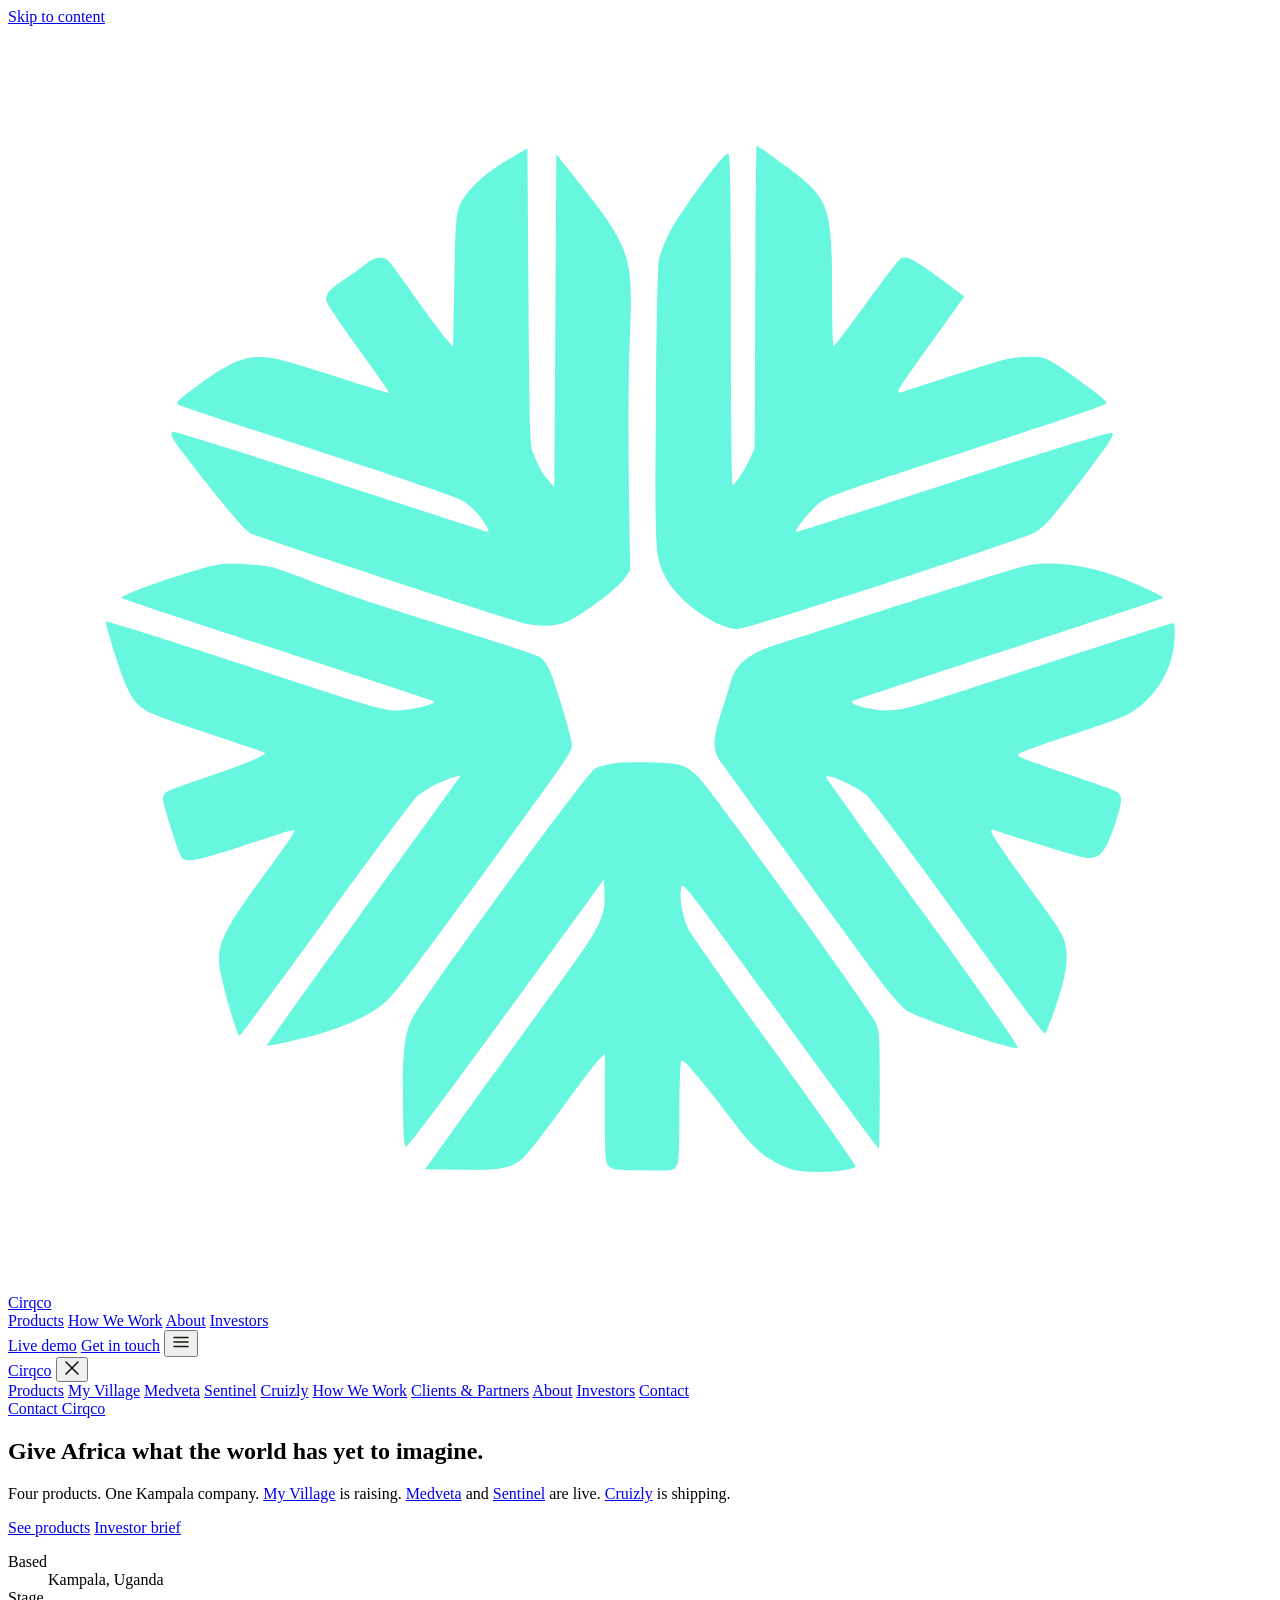
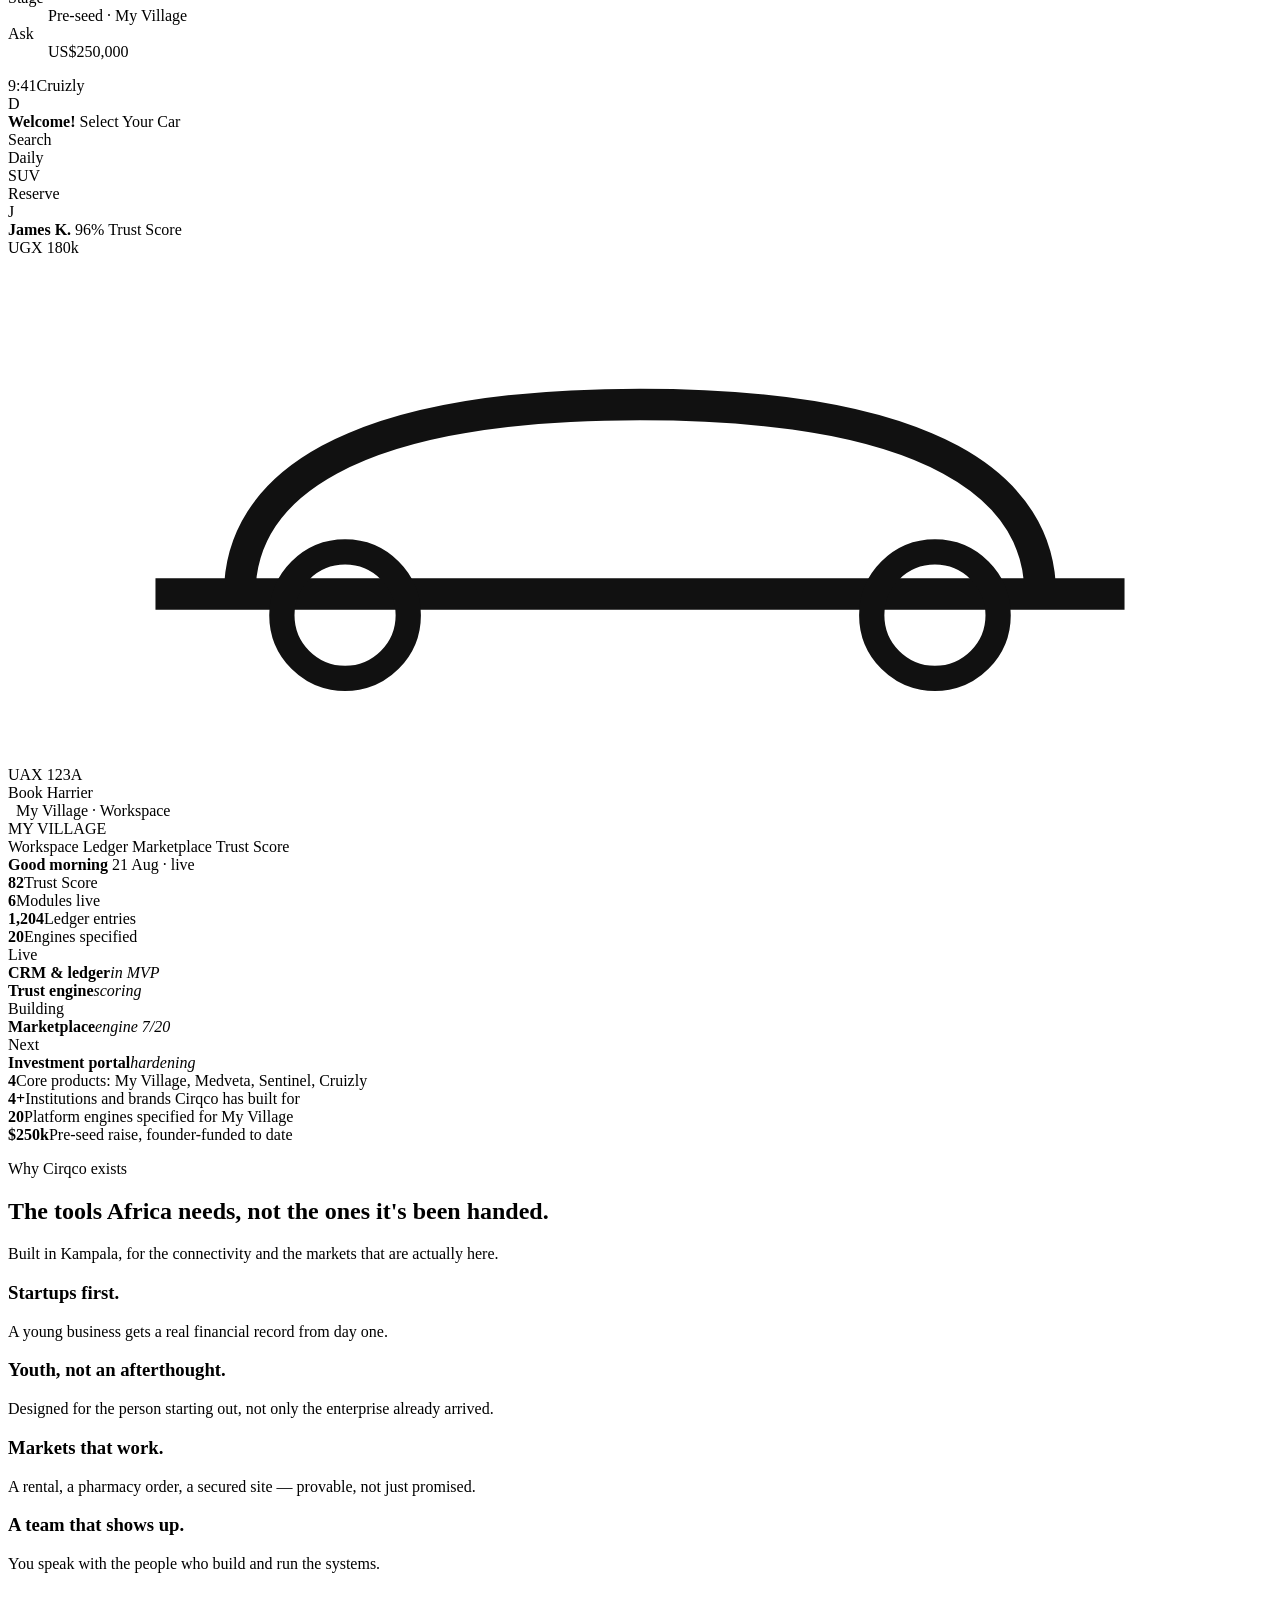
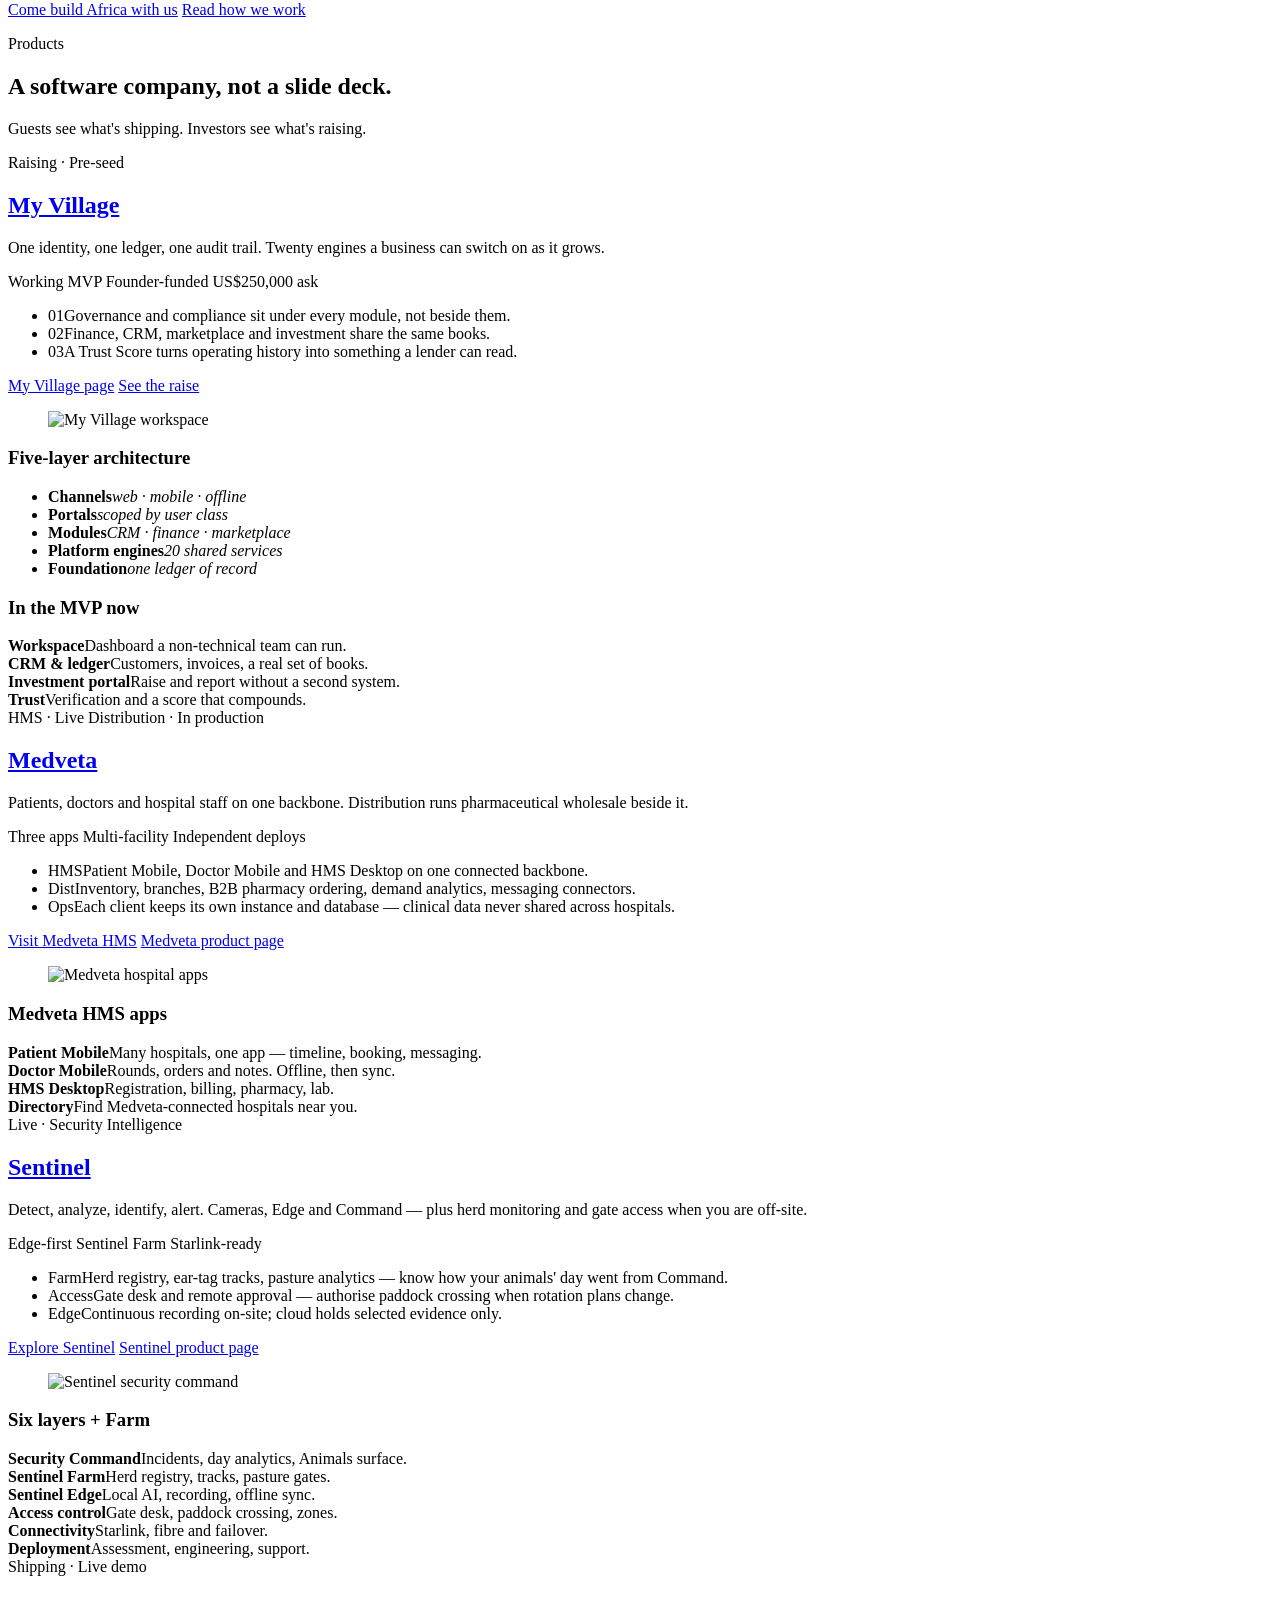
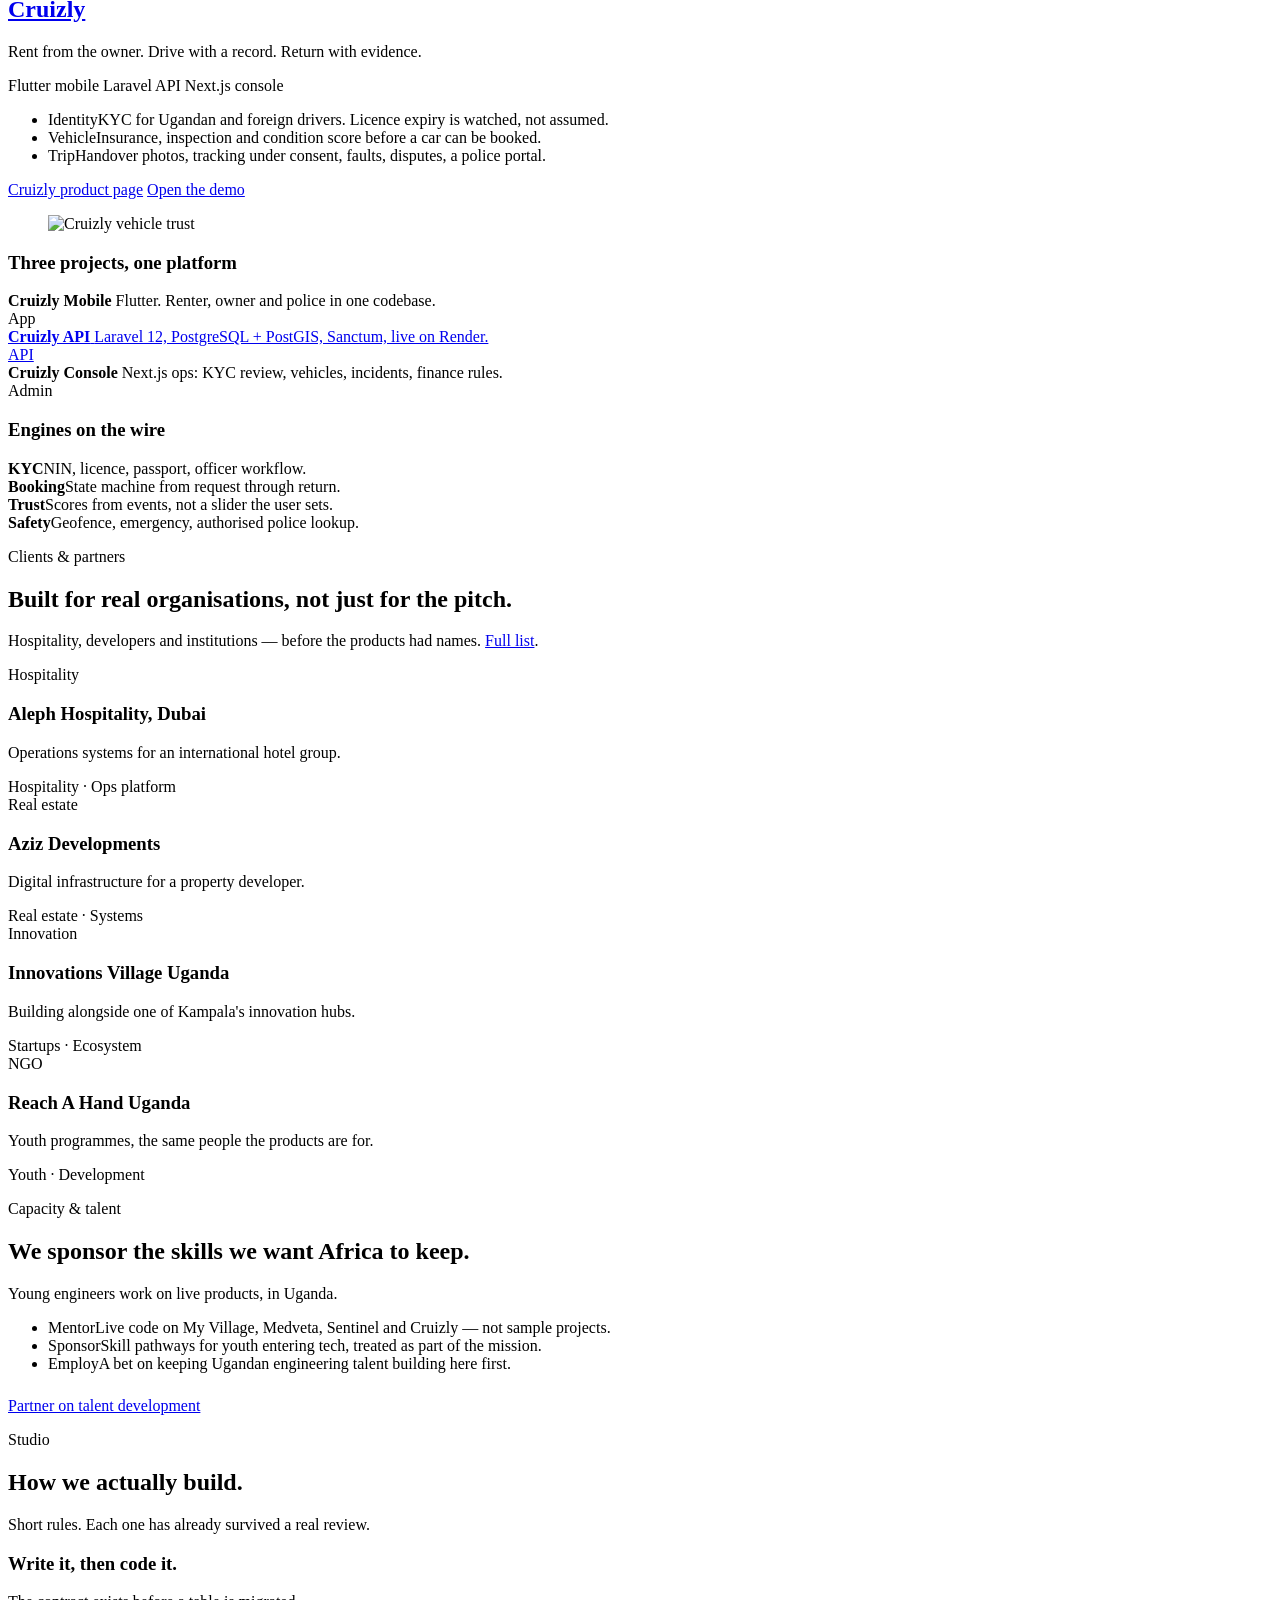
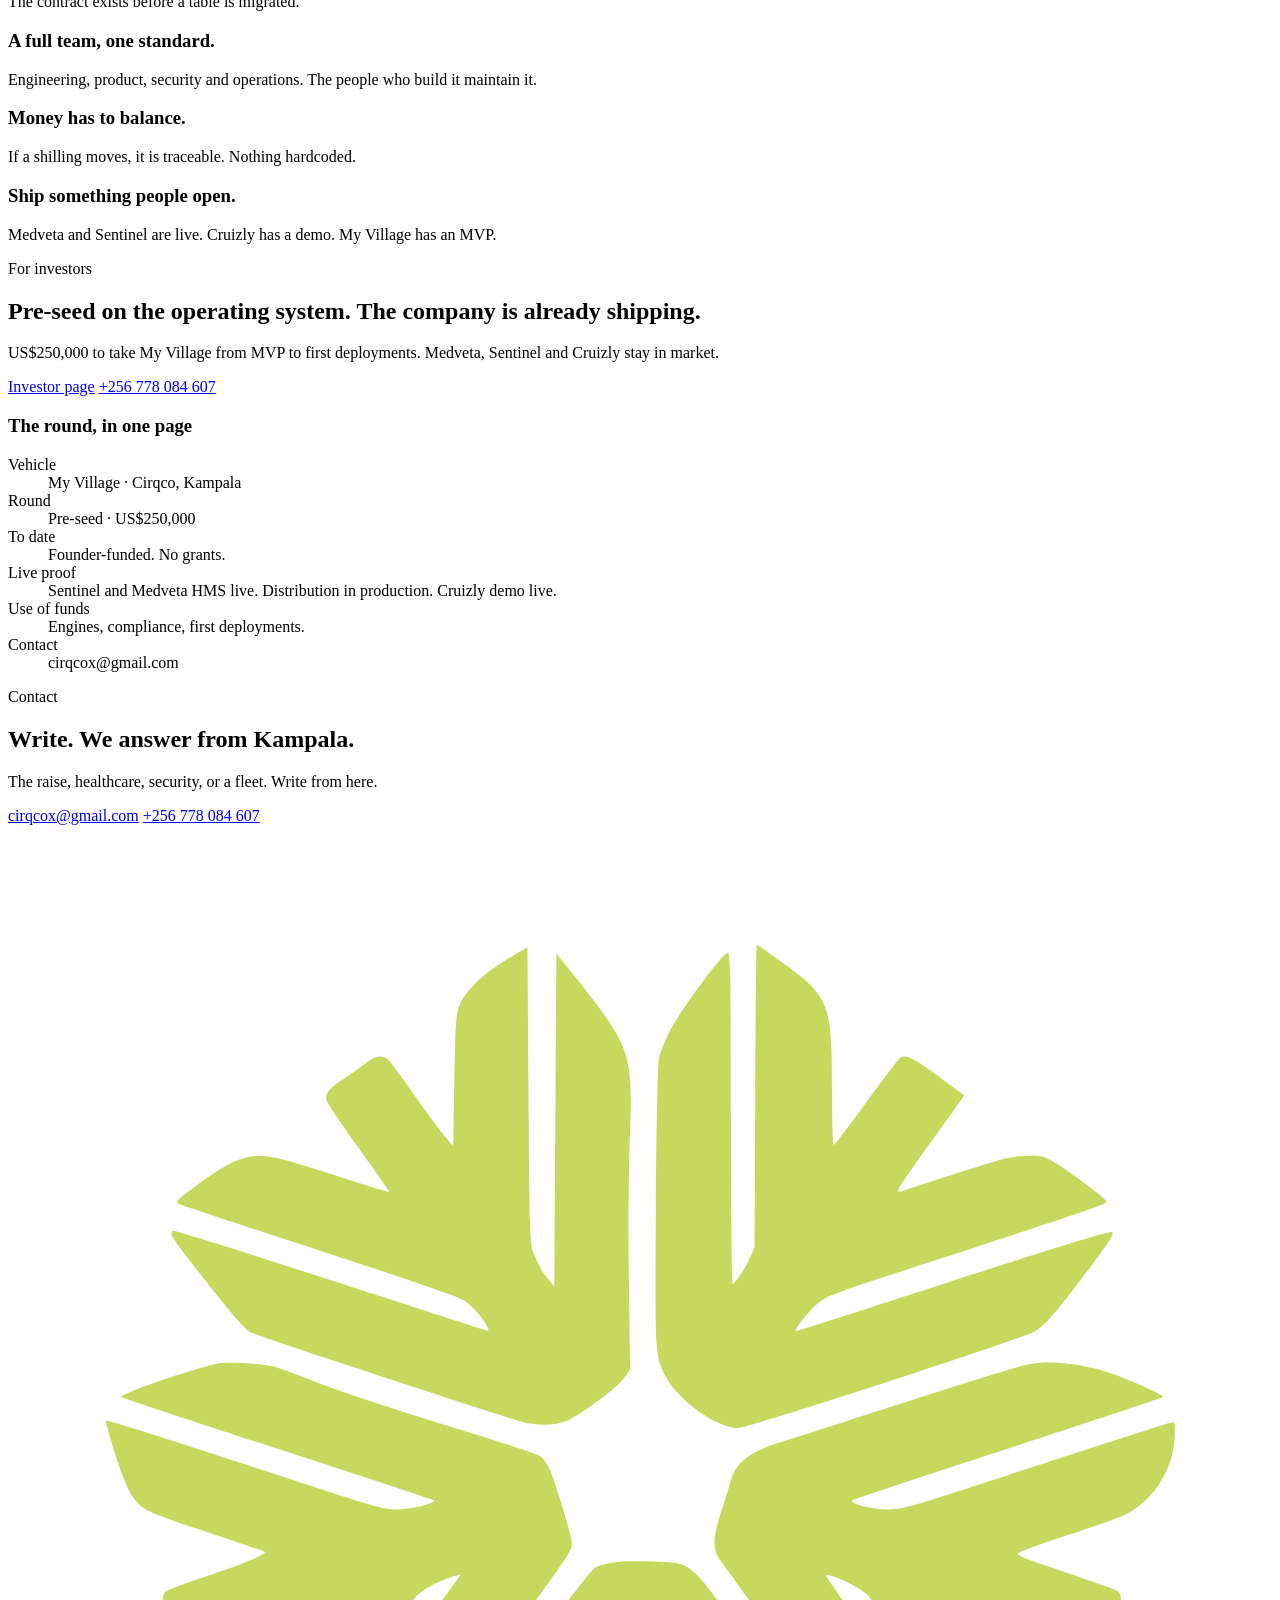
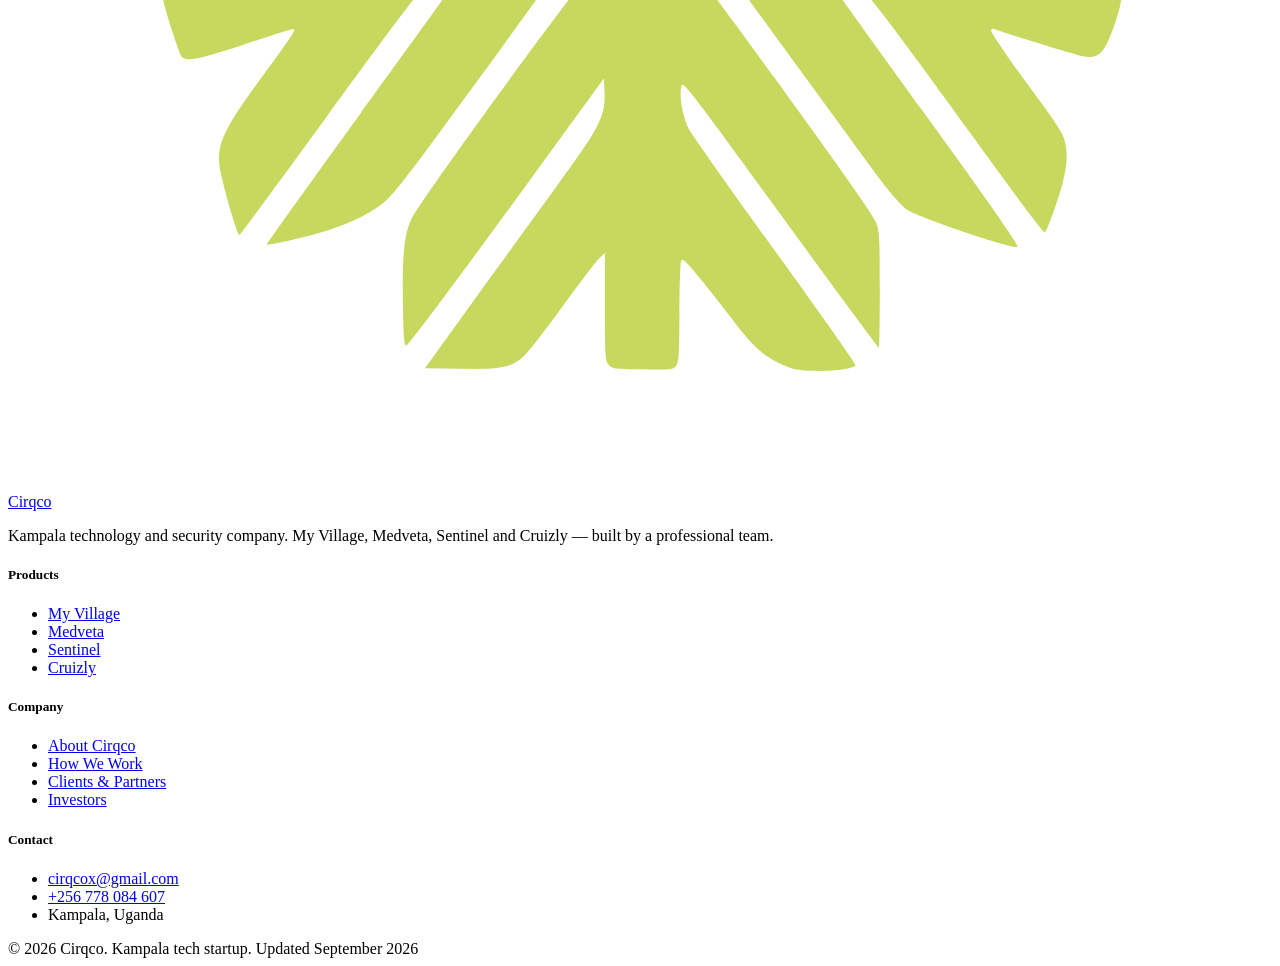
==== commit 02576ba8: "Present Cirqco as a professional team, not a one-person shop. Keep Maxwell as founder and CEO, and r" ====
--- a/index.html
+++ b/index.html
@@ -44,7 +44,7 @@
 <link rel="manifest" href="/cirqco/site.webmanifest" />
 <link rel="sitemap" type="application/xml" href="/cirqco/sitemap.xml" />
 
-<link rel="stylesheet" href="/cirqco/assets/css/style.css?v=9" />
+<link rel="stylesheet" href="/cirqco/assets/css/style.css?v=10" />
 
 <script type="application/ld+json">{"@context":"https://schema.org","@graph":[{"@type":"Organization","@id":"https://cirqco.com/#organization","name":"Cirqco","legalName":"Cirqco","alternateName":["Cirqco Kampala","Cirqco Uganda"],"url":"https://cirqco.com/","logo":{"@type":"ImageObject","url":"https://cirqco.com/assets/img/icon-512.png","width":512,"height":512},"image":"https://cirqco.com/assets/img/og-cover.jpg","description":"Cirqco is a Kampala, Uganda technology company building infrastructure for Africa: My Village, Medveta, Sentinel and Cruizly.","disambiguatingDescription":"A technology company in Kampala building enterprise software, healthcare systems and vehicle-trust infrastructure for African markets. Not a property management firm and not a coming-soon crypto landing page.","slogan":"Give Africa what the world has yet to imagine.","foundingLocation":{"@type":"Place","address":{"@type":"PostalAddress","addressLocality":"Kampala","addressCountry":"UG"}},"address":{"@type":"PostalAddress","addressLocality":"Kampala","addressCountry":"UG"},"areaServed":["UG","KE","TZ","RW","AE"],"knowsAbout":["My Village","Medveta","Sentinel","Cruizly","Enterprise software","Healthcare technology","Physical security","Security intelligence","Vehicle trust platforms","Financial inclusion infrastructure","Youth enterprise development"],"founder":{"@id":"https://cirqco.com/#founder"},"employee":{"@id":"https://cirqco.com/#founder"},"contactPoint":{"@type":"ContactPoint","email":"cirqcox@gmail.com","telephone":"+256-778-084-607","contactType":"sales","areaServed":"UG","availableLanguage":["en"]}},{"@type":"Person","@id":"https://cirqco.com/#founder","name":"Maxwell Odoi","jobTitle":"Founder & CEO","image":"https://cirqco.com/assets/img/maxwell-founder.jpg","url":"https://cirqco.com/about-us","email":"mailto:cirqcox@gmail.com","worksFor":{"@id":"https://cirqco.com/#organization"},"address":{"@type":"PostalAddress","addressLocality":"Kampala","addressCountry":"UG"}},{"@type":"WebSite","@id":"https://cirqco.com/#website","name":"Cirqco","url":"https://cirqco.com/","inLanguage":"en","dateModified":"2026-09-04T10:30:00+03:00","publisher":{"@id":"https://cirqco.com/#organization"},"about":{"@id":"https://cirqco.com/#organization"}},{"@type":"WebPage","@id":"https://cirqco.com/#webpage","url":"https://cirqco.com/","name":"Cirqco | Kampala tech company — My Village, Medveta, Sentinel & Cruizly","description":"Cirqco is a Kampala software company founded by Maxwell Odoi, building infrastructure for Africa. My Village: enterprise OS, pre-seed. Medveta: HMS live. Sentinel: security intelligence, live. Cruizly: vehicle trust, shipping.","dateModified":"2026-09-04T10:30:00+03:00","isPartOf":{"@id":"https://cirqco.com/#website"},"about":{"@id":"https://cirqco.com/#organization"},"inLanguage":"en","primaryImageOfPage":"https://cirqco.com/assets/img/og-cover.jpg"},{"@type":"SoftwareApplication","name":"My Village","applicationCategory":"BusinessApplication","operatingSystem":"Web, Android, iOS","description":"Digital enterprise operating system for African business, finance and trust.","url":"https://cirqco.com/my-village","creator":{"@id":"https://cirqco.com/#organization"}},{"@type":"SoftwareApplication","name":"Medveta","applicationCategory":"HealthApplication","operatingSystem":"Web, Android, iOS, Windows","description":"Healthcare technology platform: Medveta HMS for connected hospital management (Patient Mobile, Doctor Mobile, HMS Desktop) and Medveta Distribution for pharmaceutical wholesale.","url":"https://cirqco.com/medveta","creator":{"@id":"https://cirqco.com/#organization"}},{"@type":"SoftwareApplication","name":"Sentinel","alternateName":"Sentinel SIS","applicationCategory":"SecurityApplication","operatingSystem":"Windows, Android, Web","description":"Security Intelligence System: surveillance, Sentinel Edge, cloud evidence, Security Command, farm herd monitoring, access control and site connectivity.","url":"https://cirqco.com/sentinel","creator":{"@id":"https://cirqco.com/#organization"}},{"@type":"SoftwareApplication","name":"Cruizly","applicationCategory":"TravelApplication","operatingSystem":"Android, iOS, Web","description":"Peer-to-peer vehicle rental with identity, vehicle and trip trust records.","url":"https://cirqco.com/cruizly","creator":{"@id":"https://cirqco.com/#organization"}}]}</script>
 </head>
@@ -100,7 +100,7 @@
     <a href="/cirqco/investors">Investors</a>
     <a href="/cirqco/#contact">Contact</a>
   </nav>
-  <a href="mailto:cirqcox@gmail.com" class="btn btn-ink">Email Maxwell</a>
+  <a href="mailto:cirqcox@gmail.com" class="btn btn-ink">Contact Cirqco</a>
 </div>
 <main id="main">
 
@@ -230,8 +230,8 @@
           <p>A rental, a pharmacy order, a secured site — provable, not just promised.</p>
         </div>
         <div class="studio-item">
-          <h3>Leadership that shows up.</h3>
-          <p>You speak to the person who architected the system.</p>
+          <h3>A team that shows up.</h3>
+          <p>You speak with the people who build and run the systems.</p>
         </div>
       </div>
       <div class="hero-ctas" style="margin-top:28px;">
@@ -481,8 +481,8 @@
           <p>The contract exists before a table is migrated.</p>
         </div>
         <div class="studio-item">
-          <h3>One person, full stack.</h3>
-          <p>Schema, backend, interface, deploy. One person who can maintain it.</p>
+          <h3>A full team, one standard.</h3>
+          <p>Engineering, product, security and operations. The people who build it maintain it.</p>
         </div>
         <div class="studio-item">
           <h3>Money has to balance.</h3>
@@ -546,7 +546,7 @@
           <svg class="mark" viewBox="0 0 612 612" aria-hidden="true"><use href="#mv-mark" fill="#C6D85E"/></svg>
           Cirqco
         </a>
-        <p>Kampala technology company building for Africa. My Village, Medveta, Sentinel and Cruizly — built by Maxwell Odoi.</p>
+        <p>Kampala technology and security company. My Village, Medveta, Sentinel and Cruizly — built by a professional team.</p>
       </div>
       <div class="footer-cols">
         <div class="footer-col">
